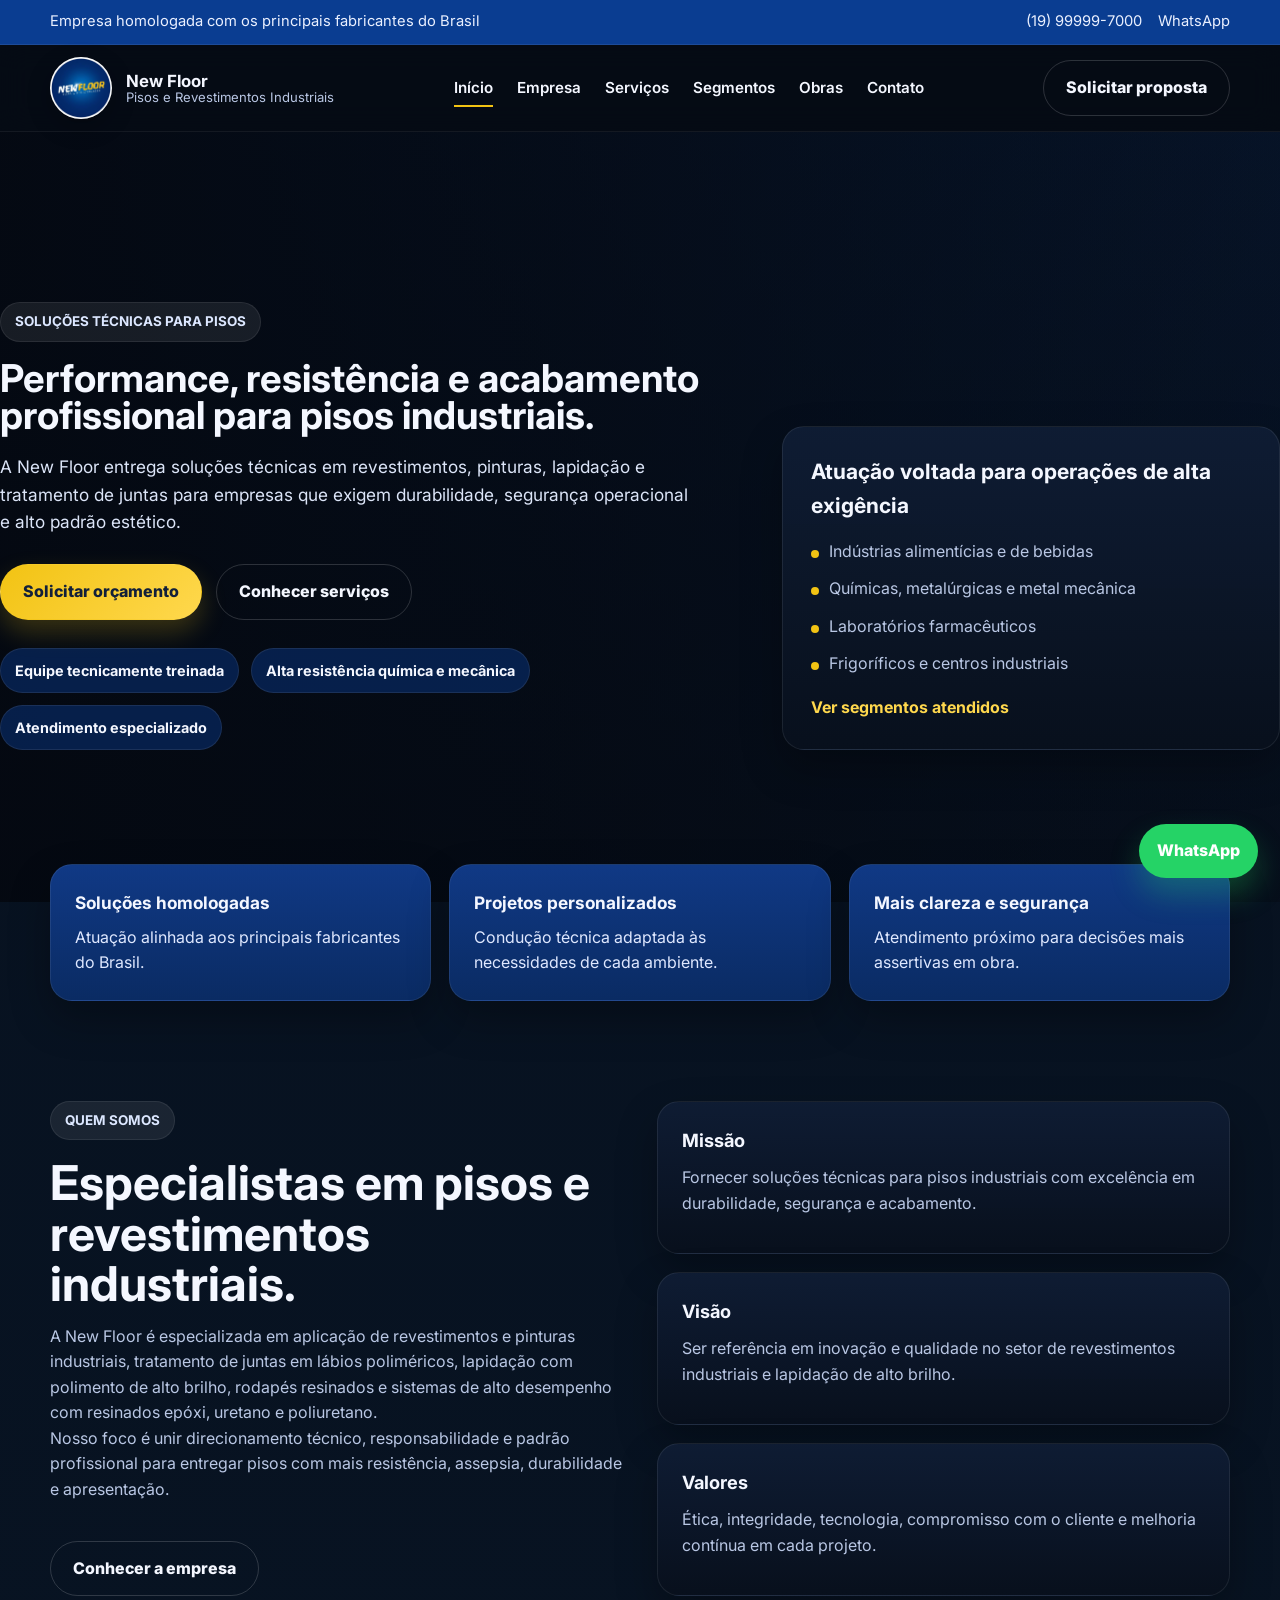
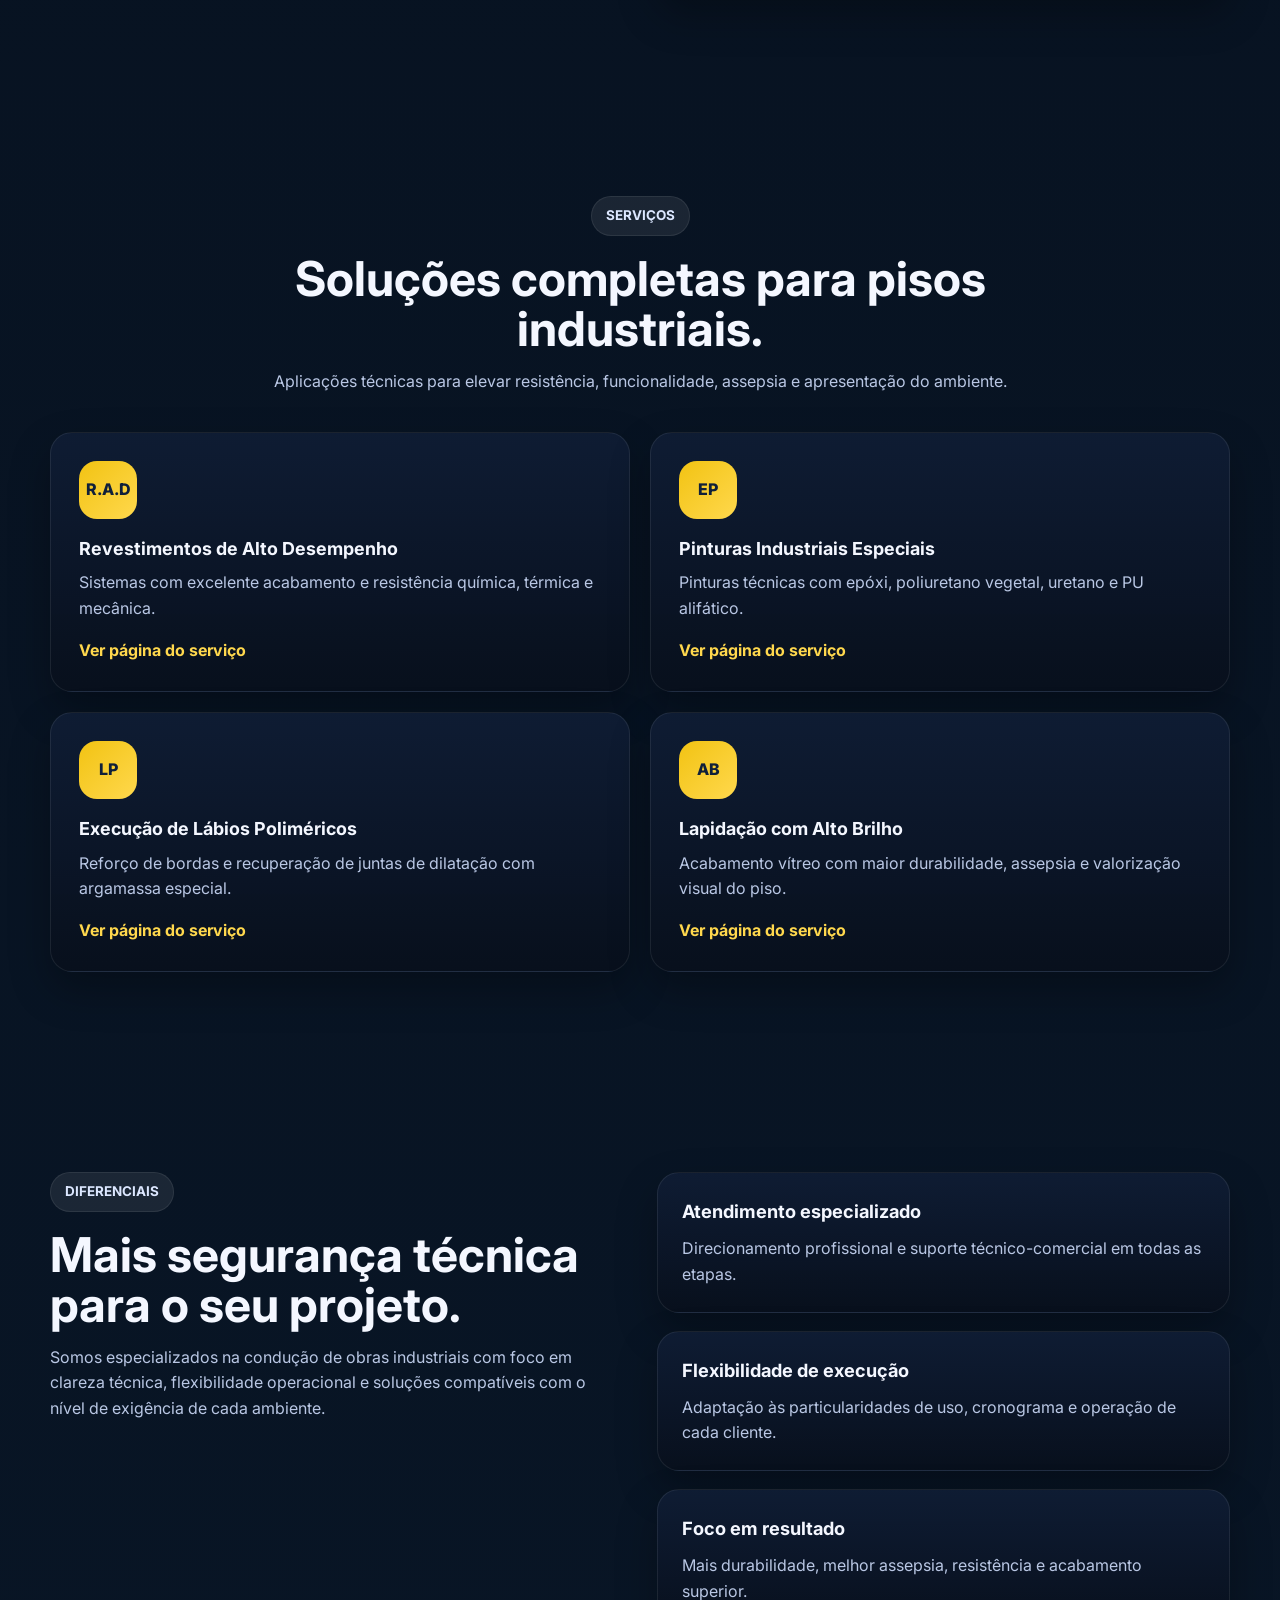
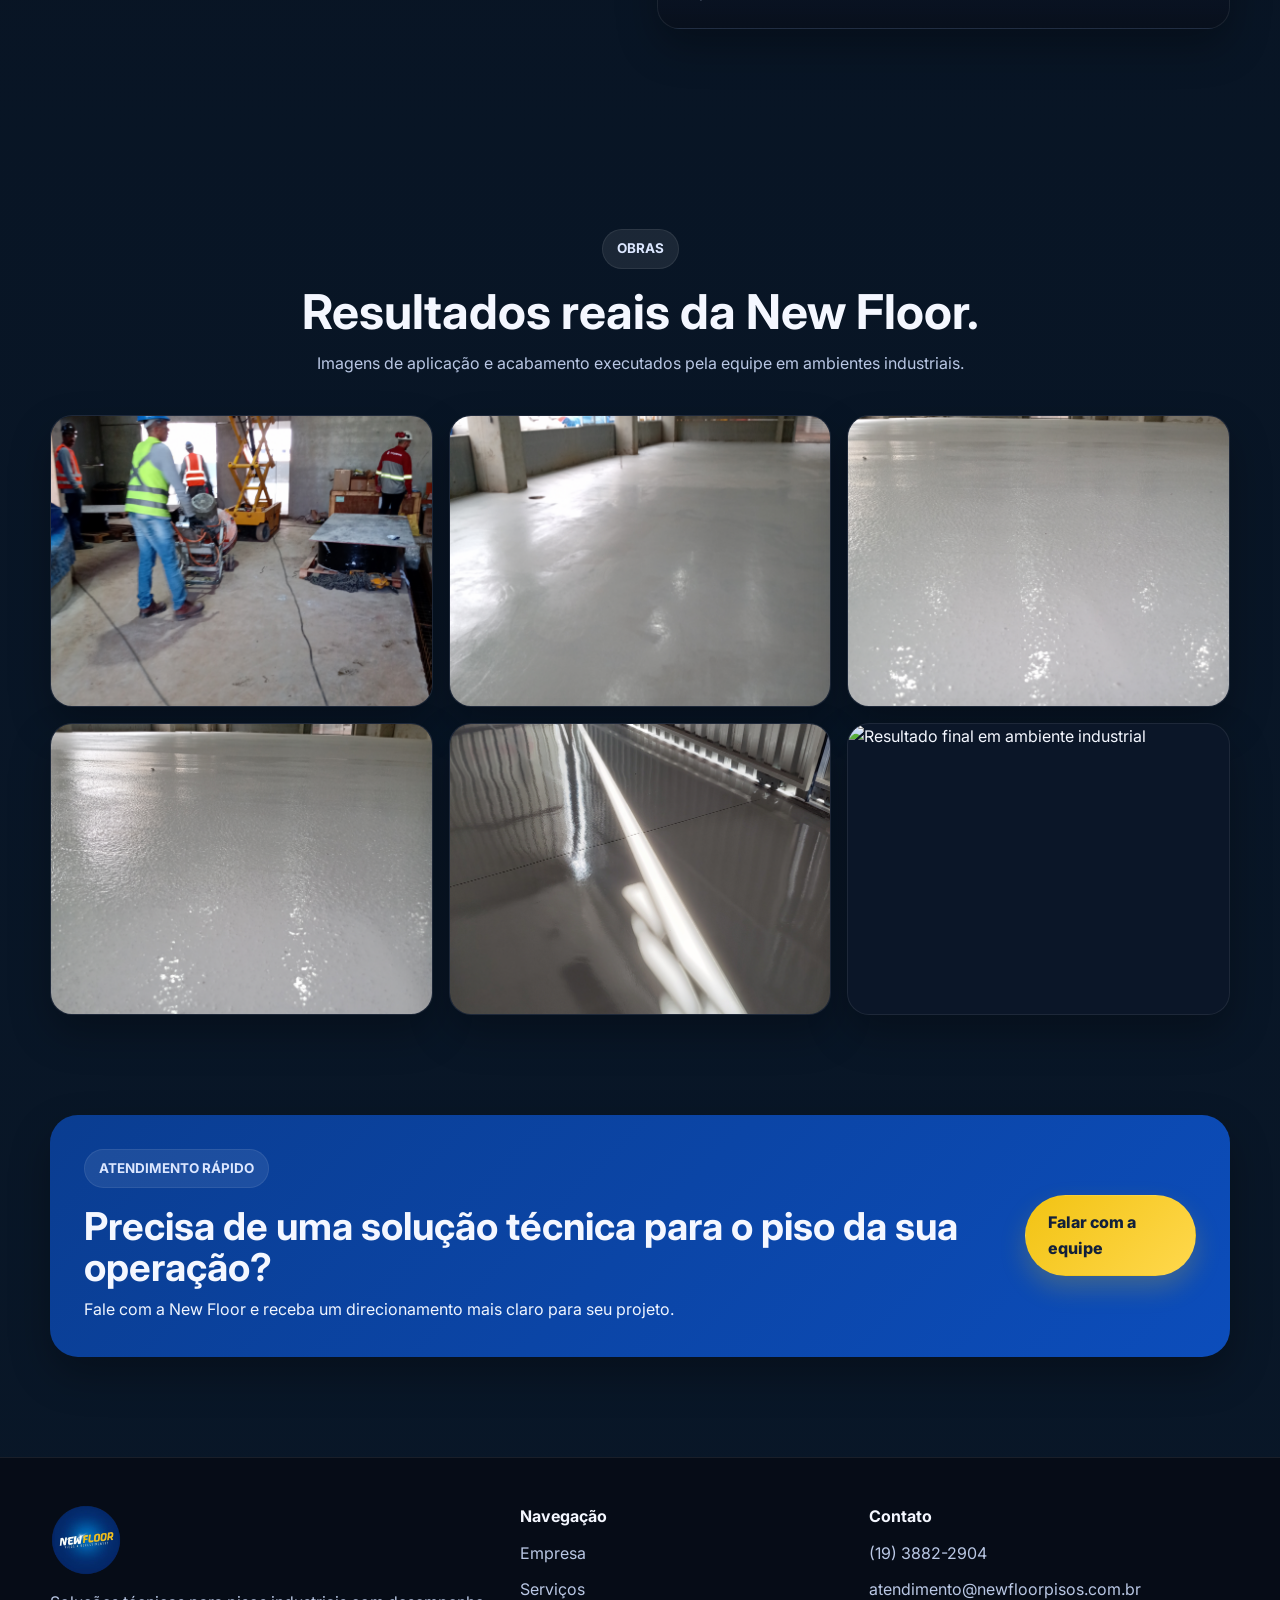
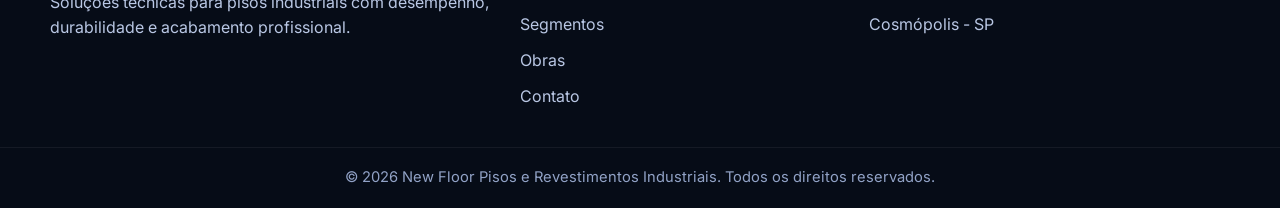
==== index.html @ 3b9ace15 "first commit" ====
<!DOCTYPE html>
<html lang="pt-BR">

<head>
    <meta charset="UTF-8" />
    <meta name="viewport" content="width=device-width, initial-scale=1.0" />
    <title>New Floor | Pisos e Revestimentos Industriais</title>
    <meta name="description"
        content="Soluções técnicas para pisos industriais. Aplicação de R.A.D, pinturas especiais, lapidação de alto brilho e tratamento técnico de juntas." />
    <link rel="preconnect" href="https://fonts.googleapis.com" />
    <link rel="preconnect" href="https://fonts.gstatic.com" crossorigin />
    <link href="https://fonts.googleapis.com/css2?family=Inter:wght@400;500;600;700;800&display=swap"
        rel="stylesheet" />
    <link rel="stylesheet" href="css/style.css" />
</head>

<body>
    <div class="topbar">
        <div class="container topbar-inner">
            <span>Empresa homologada com os principais fabricantes do Brasil</span>
            <div class="topbar-links">
                <a href="tel:+5519999997000">(19) 99999-7000</a>
                <a href="https://wa.me/5519999997000?text=Olá%2C%20vim%20pelo%20site%20da%20New%20Floor."
                    target="_blank">WhatsApp</a>
            </div>
        </div>
    </div>

    <header class="header">
        <div class="container header-inner">
            <a href="index.html" class="logo-wrap">
                <img src="assets/logo-newfloor.png" alt="Logo New Floor" class="logo" />
                <div class="logo-text">
                    <strong>New Floor</strong>
                    <span>Pisos e Revestimentos Industriais</span>
                </div>
            </a>

            <nav class="nav" id="nav">
                <a href="index.html" class="active">Início</a>
                <a href="empresa.html">Empresa</a>
                <a href="servicos.html">Serviços</a>
                <a href="segmentos.html">Segmentos</a>
                <a href="obras.html">Obras</a>
                <a href="contato.html">Contato</a>
            </nav>

            <div class="header-actions">
                <a href="contato.html" class="btn btn-outline desktop-only">Solicitar proposta</a>
                <button class="menu-btn" id="menuBtn" aria-label="Abrir menu">
                    <span></span><span></span><span></span>
                </button>
            </div>
        </div>
    </header>

    <section class="hero">
        <div class="hero-slider">
            <div class="hero-slide active" style="background-image: url('assets/hero-01.jpg');"></div>
            <div class="hero-slide" style="background-image: url('assets/hero-02.jpg');"></div>
            <div class="hero-slide" style="background-image: url('assets/hero-03.jpg');"></div>
        </div>
        <div class="hero-overlay"></div>

        <div class="container hero-inner">
            <div class="reveal">
                <span class="badge">SOLUÇÕES TÉCNICAS PARA PISOS</span>
                <h1>Performance, resistência e acabamento profissional para pisos industriais.</h1>
                <p>
                    A New Floor entrega soluções técnicas em revestimentos, pinturas, lapidação e tratamento
                    de juntas para empresas que exigem durabilidade, segurança operacional e alto padrão estético.
                </p>

                <div class="hero-cta">
                    <a href="contato.html" class="btn">Solicitar orçamento</a>
                    <a href="servicos.html" class="btn btn-outline">Conhecer serviços</a>
                </div>

                <div class="seals">
                    <span>Equipe tecnicamente treinada</span>
                    <span>Alta resistência química e mecânica</span>
                    <span>Atendimento especializado</span>
                </div>
            </div>

            <div class="hero-card reveal">
                <h3>Atuação voltada para operações de alta exigência</h3>
                <ul>
                    <li>Indústrias alimentícias e de bebidas</li>
                    <li>Químicas, metalúrgicas e metal mecânica</li>
                    <li>Laboratórios farmacêuticos</li>
                    <li>Frigoríficos e centros industriais</li>
                </ul>
                <a href="segmentos.html" class="text-link">Ver segmentos atendidos</a>
            </div>
        </div>
    </section>

    <section class="stats">
        <div class="container stats-grid">
            <div class="stat-card reveal">
                <h3>Soluções homologadas</h3>
                <p>Atuação alinhada aos principais fabricantes do Brasil.</p>
            </div>
            <div class="stat-card reveal">
                <h3>Projetos personalizados</h3>
                <p>Condução técnica adaptada às necessidades de cada ambiente.</p>
            </div>
            <div class="stat-card reveal">
                <h3>Mais clareza e segurança</h3>
                <p>Atendimento próximo para decisões mais assertivas em obra.</p>
            </div>
        </div>
    </section>

    <section class="section">
        <div class="container about-grid">
            <div class="reveal">
                <div class="section-header">
                    <span class="section-tag">QUEM SOMOS</span>
                    <h2>Especialistas em pisos e revestimentos industriais.</h2>
                    <p>
                        A New Floor é especializada em aplicação de revestimentos e pinturas industriais,
                        tratamento de juntas em lábios poliméricos, lapidação com polimento de alto brilho,
                        rodapés resinados e sistemas de alto desempenho com resinados epóxi, uretano e poliuretano.
                    </p>
                    <p>
                        Nosso foco é unir direcionamento técnico, responsabilidade e padrão profissional para
                        entregar pisos com mais resistência, assepsia, durabilidade e apresentação.
                    </p>
                </div>
                <a href="empresa.html" class="btn btn-outline">Conhecer a empresa</a>
            </div>

            <div class="cards-stack reveal">
                <div class="info-card">
                    <h3>Missão</h3>
                    <p>Fornecer soluções técnicas para pisos industriais com excelência em durabilidade, segurança e
                        acabamento.</p>
                </div>
                <div class="info-card">
                    <h3>Visão</h3>
                    <p>Ser referência em inovação e qualidade no setor de revestimentos industriais e lapidação de alto
                        brilho.</p>
                </div>
                <div class="info-card">
                    <h3>Valores</h3>
                    <p>Ética, integridade, tecnologia, compromisso com o cliente e melhoria contínua em cada projeto.
                    </p>
                </div>
            </div>
        </div>
    </section>

    <section class="section">
        <div class="container">
            <div class="section-header center reveal">
                <span class="section-tag">SERVIÇOS</span>
                <h2>Soluções completas para pisos industriais.</h2>
                <p>Aplicações técnicas para elevar resistência, funcionalidade, assepsia e apresentação do ambiente.</p>
            </div>

            <div class="services-grid">
                <div class="service-card reveal">
                    <div class="service-icon">R.A.D</div>
                    <h3>Revestimentos de Alto Desempenho</h3>
                    <p>Sistemas com excelente acabamento e resistência química, térmica e mecânica.</p>
                    <a class="card-link" href="servico-rad.html">Ver página do serviço</a>
                </div>

                <div class="service-card reveal">
                    <div class="service-icon">EP</div>
                    <h3>Pinturas Industriais Especiais</h3>
                    <p>Pinturas técnicas com epóxi, poliuretano vegetal, uretano e PU alifático.</p>
                    <a class="card-link" href="servico-pinturas-industriais.html">Ver página do serviço</a>
                </div>

                <div class="service-card reveal">
                    <div class="service-icon">LP</div>
                    <h3>Execução de Lábios Poliméricos</h3>
                    <p>Reforço de bordas e recuperação de juntas de dilatação com argamassa especial.</p>
                    <a class="card-link" href="servico-labios-polimericos.html">Ver página do serviço</a>
                </div>

                <div class="service-card reveal">
                    <div class="service-icon">AB</div>
                    <h3>Lapidação com Alto Brilho</h3>
                    <p>Acabamento vítreo com maior durabilidade, assepsia e valorização visual do piso.</p>
                    <a class="card-link" href="servico-lapidacao-alto-brilho.html">Ver página do serviço</a>
                </div>
            </div>
        </div>
    </section>

    <section class="section">
        <div class="container two-col">
            <div class="reveal">
                <div class="section-header">
                    <span class="section-tag">DIFERENCIAIS</span>
                    <h2>Mais segurança técnica para o seu projeto.</h2>
                    <p>
                        Somos especializados na condução de obras industriais com foco em clareza técnica,
                        flexibilidade operacional e soluções compatíveis com o nível de exigência de cada ambiente.
                    </p>
                </div>
            </div>

            <div class="feature-list reveal">
                <div class="feature-card">
                    <h3>Atendimento especializado</h3>
                    <p>Direcionamento profissional e suporte técnico-comercial em todas as etapas.</p>
                </div>
                <div class="feature-card">
                    <h3>Flexibilidade de execução</h3>
                    <p>Adaptação às particularidades de uso, cronograma e operação de cada cliente.</p>
                </div>
                <div class="feature-card">
                    <h3>Foco em resultado</h3>
                    <p>Mais durabilidade, melhor assepsia, resistência e acabamento superior.</p>
                </div>
            </div>
        </div>
    </section>

    <section class="section">
        <div class="container">
            <div class="section-header center reveal">
                <span class="section-tag">OBRAS</span>
                <h2>Resultados reais da New Floor.</h2>
                <p>Imagens de aplicação e acabamento executados pela equipe em ambientes industriais.</p>
            </div>

            <div class="gallery-grid">
                <div class="gallery-item reveal"><img src="assets/obra-01.jpg"
                        alt="Aplicação de revestimento industrial" /></div>
                <div class="gallery-item reveal"><img src="assets/obra-02.jpg"
                        alt="Equipe atuando em preparação de piso" /></div>
                <div class="gallery-item reveal"><img src="assets/obra-03.jpg" alt="Piso industrial em execução" />
                </div>
                <div class="gallery-item reveal"><img src="assets/obra-04.jpg"
                        alt="Acabamento técnico em piso industrial" /></div>
                <div class="gallery-item reveal"><img src="assets/obra-05.jpg"
                        alt="Textura de revestimento industrial" /></div>
                <div class="gallery-item reveal"><img src="assets/obra-06.jpg"
                        alt="Resultado final em ambiente industrial" /></div>
            </div>
        </div>
    </section>

    <section class="cta-band">
        <div class="container cta-box reveal">
            <div>
                <span class="section-tag">ATENDIMENTO RÁPIDO</span>
                <h2>Precisa de uma solução técnica para o piso da sua operação?</h2>
                <p>Fale com a New Floor e receba um direcionamento mais claro para seu projeto.</p>
            </div>
            <a href="contato.html" class="btn">Falar com a equipe</a>
        </div>
    </section>

    <footer class="footer">
        <div class="container footer-grid">
            <div>
                <img src="assets/logo-newfloor.png" alt="Logo New Floor" class="footer-logo" />
                <p>Soluções técnicas para pisos industriais com desempenho, durabilidade e acabamento profissional.</p>
            </div>

            <div>
                <h4>Navegação</h4>
                <a href="empresa.html">Empresa</a>
                <a href="servicos.html">Serviços</a>
                <a href="segmentos.html">Segmentos</a>
                <a href="obras.html">Obras</a>
                <a href="contato.html">Contato</a>
            </div>

            <div>
                <h4>Contato</h4>
                <a href="tel:+551938822904">(19) 3882-2904</a>
                <a href="mailto:atendimento@newfloorpisos.com.br">atendimento@newfloorpisos.com.br</a>
                <span>Cosmópolis - SP</span>
            </div>
        </div>

        <div class="footer-bottom">
            <p>© <span id="year"></span> New Floor Pisos e Revestimentos Industriais. Todos os direitos reservados.</p>
        </div>
    </footer>

    <a href="https://wa.me/5519999997000?text=Olá%2C%20vim%20pelo%20site%20da%20New%20Floor." target="_blank"
        class="whatsapp-float">WhatsApp</a>

    <script src="js/script.js"></script>
</body>

</html>
---- css/style.css ----
:root {
    --primary: #0a3d91;
    --primary-dark: #072b66;
    --accent: #f2c313;
    --accent-dark: #d9ab10;
    --bg: #07111f;
    --bg-soft: #0d1b30;
    --card: #101f38;
    --card-2: #132744;
    --text: #f4f7ff;
    --muted: #b9c7e4;
    --border: rgba(255, 255, 255, 0.08);
    --shadow: 0 18px 40px rgba(0, 0, 0, 0.28);
    --radius: 22px;
    --radius-sm: 16px;
    --container: 1180px;
}

* {
    margin: 0;
    padding: 0;
    box-sizing: border-box;
}

html {
    scroll-behavior: smooth;
}

body {
    font-family: "Inter", Arial, sans-serif;
    background: linear-gradient(180deg, #07111f 0%, #091728 100%);
    color: var(--text);
    line-height: 1.6;
    overflow-x: hidden;
}

img {
    max-width: 100%;
    display: block;
}

a {
    color: inherit;
    text-decoration: none;
}

button,
input,
textarea {
    font: inherit;
}

.container {
    width: min(calc(100% - 40px), var(--container));
    margin: 0 auto;
}

.topbar {
    background: var(--primary);
    color: #eaf0ff;
    border-bottom: 1px solid rgba(255, 255, 255, 0.08);
    font-size: 0.92rem;
}

.topbar-inner {
    min-height: 44px;
    display: flex;
    align-items: center;
    justify-content: space-between;
    gap: 16px;
}

.topbar-links {
    display: flex;
    gap: 16px;
    flex-wrap: wrap;
}

.header {
    position: sticky;
    top: 0;
    z-index: 100;
    background: rgba(5, 10, 19, 0.82);
    backdrop-filter: blur(14px);
    border-bottom: 1px solid rgba(255, 255, 255, 0.06);
}

.header-inner {
    min-height: 86px;
    display: flex;
    align-items: center;
    justify-content: space-between;
    gap: 20px;
}

.logo-wrap {
    display: flex;
    align-items: center;
    gap: 14px;
    min-width: 0;
}

.logo {
    width: 62px;
    height: 62px;
    border-radius: 50%;
    object-fit: contain;
    background: #fff;
    box-shadow: 0 8px 24px rgba(0, 0, 0, 0.24);
}

.logo-text {
    display: flex;
    flex-direction: column;
    line-height: 1.1;
}

.logo-text strong {
    font-size: 1.05rem;
}

.logo-text span {
    font-size: 0.82rem;
    color: var(--muted);
}

.nav {
    display: flex;
    align-items: center;
    gap: 24px;
}

.nav a {
    font-size: 0.95rem;
    font-weight: 600;
    position: relative;
}

.nav a::after {
    content: "";
    position: absolute;
    left: 0;
    bottom: -7px;
    width: 0;
    height: 2px;
    background: var(--accent);
    transition: 0.28s ease;
}

.nav a:hover::after,
.nav a.active::after {
    width: 100%;
}

.header-actions {
    display: flex;
    align-items: center;
    gap: 12px;
}

.btn {
    display: inline-flex;
    align-items: center;
    justify-content: center;
    gap: 10px;
    padding: 14px 22px;
    border-radius: 999px;
    border: 1px solid transparent;
    background: linear-gradient(135deg, var(--accent), #ffd84d);
    color: #12203a;
    font-weight: 800;
    transition: 0.25s ease;
    box-shadow: 0 12px 26px rgba(242, 195, 19, 0.22);
}

.btn:hover {
    transform: translateY(-2px);
}

.btn-outline {
    background: transparent;
    color: var(--text);
    border-color: rgba(255, 255, 255, 0.16);
    box-shadow: none;
}

.btn-outline:hover {
    background: rgba(255, 255, 255, 0.06);
}

.menu-btn {
    display: none;
    width: 48px;
    height: 48px;
    border: 1px solid rgba(255, 255, 255, 0.12);
    background: transparent;
    border-radius: 14px;
    cursor: pointer;
}

.menu-btn span {
    display: block;
    width: 22px;
    height: 2px;
    margin: 5px auto;
    background: #fff;
}

.hero {
    position: relative;
    min-height: calc(100vh - 130px);
    display: flex;
    align-items: center;
    isolation: isolate;
}

.hero-slider,
.hero-slide,
.hero-overlay {
    position: absolute;
    inset: 0;
}

.hero-slide {
    background-size: cover;
    background-position: center;
    opacity: 0;
    transition: opacity 1s ease;
}

.hero-slide.active {
    opacity: 1;
}

.hero-overlay {
    background:
        linear-gradient(90deg, rgba(4, 8, 16, 0.92) 0%, rgba(4, 8, 16, 0.72) 42%, rgba(4, 8, 16, 0.32) 100%),
        linear-gradient(180deg, rgba(10, 61, 145, 0.16), rgba(7, 17, 31, 0.76));
    z-index: 1;
}

.hero-inner {
    position: relative;
    z-index: 2;
    width: 100%;
    display: grid;
    grid-template-columns: 1.2fr 0.8fr;
    gap: 34px;
    align-items: end;
    padding: 90px 0 72px;
}

.badge,
.section-tag {
    display: inline-flex;
    padding: 8px 14px;
    border-radius: 999px;
    background: rgba(255, 255, 255, 0.08);
    border: 1px solid rgba(255, 255, 255, 0.08);
    color: #dce7ff;
    font-size: 0.84rem;
    font-weight: 700;
    margin-bottom: 18px;
}

.hero h1,
.page-hero h1 {
    font-size: clamp(1.4rem, 3vw, 5rem);
    line-height: 0.98;
    margin-bottom: 18px;
    max-width: 820px;
}

.hero p,
.page-hero p {
    max-width: 700px;
    color: #dce5f8;
    font-size: 1.08rem;
}

.hero-cta {
    display: flex;
    gap: 14px;
    flex-wrap: wrap;
    margin: 28px 0;
}

.seals {
    display: flex;
    flex-wrap: wrap;
    gap: 12px;
}

.seals span {
    padding: 10px 14px;
    border-radius: 999px;
    background: rgba(10, 61, 145, 0.44);
    border: 1px solid rgba(255, 255, 255, 0.08);
    font-weight: 700;
    font-size: 0.9rem;
}

.hero-card,
.card,
.info-card,
.service-card,
.feature-card,
.process-card,
.contact-card,
.gallery-card,
.stat-card {
    background: linear-gradient(180deg, rgba(15, 29, 52, 0.96), rgba(8, 16, 29, 0.98));
    border: 1px solid var(--border);
    border-radius: var(--radius);
    box-shadow: var(--shadow);
}

.hero-card {
    padding: 28px;
}

.hero-card h3 {
    font-size: 1.32rem;
    margin-bottom: 16px;
}

.hero-card ul {
    list-style: none;
    display: grid;
    gap: 12px;
    margin-bottom: 18px;
}

.hero-card li {
    position: relative;
    padding-left: 18px;
    color: var(--muted);
}

.hero-card li::before {
    content: "";
    position: absolute;
    top: 11px;
    left: 0;
    width: 8px;
    height: 8px;
    border-radius: 50%;
    background: var(--accent);
}

.text-link {
    color: #ffd84d;
    font-weight: 700;
}

.stats {
    margin-top: -38px;
    position: relative;
    z-index: 3;
}

.stats-grid {
    display: grid;
    grid-template-columns: repeat(3, 1fr);
    gap: 18px;
}

.stat-card {
    padding: 24px;
    background: linear-gradient(180deg, #103985, #0a2b63);
}

.stat-card h3 {
    margin-bottom: 8px;
    font-size: 1.08rem;
}

.stat-card p {
    color: #dfe8ff;
}

.section {
    padding: 100px 0;
}

.section-header {
    max-width: 780px;
    margin-bottom: 38px;
}

.section-header.center {
    margin-left: auto;
    margin-right: auto;
    text-align: center;
}

.section-header h2 {
    font-size: clamp(2rem, 4vw, 3rem);
    line-height: 1.05;
    margin-bottom: 14px;
}

.section-header p {
    color: var(--muted);
}

.page-hero {
    padding: 90px 0 60px;
    background:
        radial-gradient(circle at top right, rgba(242, 195, 19, 0.08), transparent 24%),
        linear-gradient(180deg, rgba(8, 17, 31, 0.4), rgba(8, 17, 31, 0));
    border-bottom: 1px solid rgba(255, 255, 255, 0.06);
}

.page-hero.small {
    padding: 80px 0 48px;
}

.two-col,
.about-grid,
.contact-grid,
.service-detail-grid {
    display: grid;
    grid-template-columns: 1fr 1fr;
    gap: 34px;
}

.cards-stack,
.feature-list {
    display: grid;
    gap: 18px;
}

.info-card,
.feature-card,
.process-card,
.contact-card,
.gallery-card {
    padding: 24px;
}

.info-card h3,
.feature-card h3,
.process-card h3,
.gallery-card h3 {
    margin-bottom: 10px;
    font-size: 1.14rem;
}

.info-card p,
.feature-card p,
.process-card p,
.gallery-card p {
    color: var(--muted);
}

.services-grid {
    display: grid;
    grid-template-columns: repeat(2, 1fr);
    gap: 20px;
}

.service-card {
    padding: 28px;
}

.service-icon {
    width: 58px;
    height: 58px;
    border-radius: 18px;
    display: grid;
    place-items: center;
    background: linear-gradient(135deg, var(--accent), #ffd84d);
    color: #10203a;
    font-weight: 800;
    margin-bottom: 18px;
}

.service-card h3 {
    font-size: 1.12rem;
    line-height: 1.3;
    margin-bottom: 10px;
}

.service-card p {
    color: var(--muted);
    margin-bottom: 16px;
}

.service-card .card-link {
    color: #ffd84d;
    font-weight: 700;
}

.segment-grid {
    display: grid;
    grid-template-columns: repeat(4, 1fr);
    gap: 16px;
}

.segment-card {
    padding: 18px 20px;
    border-radius: 18px;
    border: 1px solid var(--border);
    background: rgba(255, 255, 255, 0.03);
    font-weight: 700;
    color: #ebf2ff;
}

.process-grid {
    display: grid;
    grid-template-columns: repeat(4, 1fr);
    gap: 18px;
}

.process-card span {
    display: inline-flex;
    width: 46px;
    height: 46px;
    border-radius: 14px;
    align-items: center;
    justify-content: center;
    background: rgba(242, 195, 19, 0.14);
    color: #ffd84d;
    font-weight: 800;
    margin-bottom: 18px;
}

.highlight-box {
    padding: 24px;
    border-radius: 22px;
    background: linear-gradient(135deg, var(--primary), #0c4dbb);
    box-shadow: var(--shadow);
}

.highlight-box p {
    color: #f1f6ff;
}

.list {
    display: grid;
    gap: 12px;
    margin-top: 18px;
}

.list li {
    list-style: none;
    position: relative;
    padding-left: 18px;
    color: var(--muted);
}

.list li::before {
    content: "";
    position: absolute;
    left: 0;
    top: 10px;
    width: 8px;
    height: 8px;
    border-radius: 50%;
    background: var(--accent);
}

.gallery-grid {
    display: grid;
    grid-template-columns: repeat(3, 1fr);
    gap: 16px;
}

.gallery-item {
    overflow: hidden;
    border-radius: 22px;
    border: 1px solid rgba(255, 255, 255, 0.08);
    box-shadow: var(--shadow);
    background: #0b1628;
}

.gallery-item img {
    width: 100%;
    height: 290px;
    object-fit: cover;
    transition: transform 0.45s ease;
}

.gallery-item:hover img {
    transform: scale(1.05);
}

.cta-band {
    padding: 0 0 100px;
}

.cta-box {
    display: flex;
    align-items: center;
    justify-content: space-between;
    gap: 26px;
    padding: 34px;
    border-radius: 28px;
    background: linear-gradient(135deg, var(--primary), #0c4dbb);
    box-shadow: var(--shadow);
}

.cta-box h2 {
    font-size: clamp(1.8rem, 3vw, 2.5rem);
    line-height: 1.05;
    margin-bottom: 10px;
}

.cta-box p {
    color: #eff5ff;
}

.contact-list {
    display: grid;
    gap: 14px;
    margin: 28px 0 24px;
}

.contact-list a,
.contact-list span {
    color: #dce5f8;
    padding-bottom: 12px;
    border-bottom: 1px solid rgba(255, 255, 255, 0.08);
}

.social-links {
    display: flex;
    gap: 12px;
    flex-wrap: wrap;
}

.social-links a {
    padding: 11px 15px;
    border-radius: 999px;
    border: 1px solid rgba(255, 255, 255, 0.1);
    background: rgba(255, 255, 255, 0.03);
}

.contact-card h3 {
    font-size: 1.45rem;
    margin-bottom: 8px;
}

.contact-card>p {
    color: var(--muted);
    margin-bottom: 20px;
}

.form-group {
    display: grid;
    gap: 8px;
    margin-bottom: 16px;
}

.form-group label {
    font-weight: 600;
}

.form-group input,
.form-group textarea {
    width: 100%;
    padding: 14px 16px;
    border-radius: 14px;
    border: 1px solid rgba(255, 255, 255, 0.1);
    background: rgba(255, 255, 255, 0.03);
    color: var(--text);
    outline: none;
}

.form-group input::placeholder,
.form-group textarea::placeholder {
    color: #91a3c8;
}

.form-group input:focus,
.form-group textarea:focus {
    border-color: rgba(242, 195, 19, 0.55);
    box-shadow: 0 0 0 4px rgba(242, 195, 19, 0.08);
}

.full-btn {
    width: 100%;
}

.breadcrumb {
    display: flex;
    gap: 10px;
    flex-wrap: wrap;
    color: var(--muted);
    font-size: 0.95rem;
    margin-bottom: 18px;
}

.breadcrumb a {
    color: #dbe6ff;
}

.footer {
    background: #060c17;
    border-top: 1px solid rgba(255, 255, 255, 0.08);
}

.footer-grid {
    padding: 46px 0 28px;
    display: grid;
    grid-template-columns: 1.1fr 0.8fr 0.9fr;
    gap: 28px;
}

.footer-logo {
    width: 72px;
    margin-bottom: 14px;
}

.footer-grid h4 {
    margin-bottom: 12px;
}

.footer-grid a,
.footer-grid p,
.footer-grid span {
    display: block;
    color: var(--muted);
    margin-bottom: 10px;
}

.footer-bottom {
    border-top: 1px solid rgba(255, 255, 255, 0.06);
}

.footer-bottom p {
    padding: 18px 0;
    color: #91a2c6;
    font-size: 0.92rem;
    text-align: center;
}

.whatsapp-float {
    position: fixed;
    right: 22px;
    bottom: 22px;
    z-index: 90;
    background: #25d366;
    color: #fff;
    padding: 14px 18px;
    border-radius: 999px;
    font-weight: 800;
    box-shadow: 0 16px 30px rgba(37, 211, 102, 0.28);
}

.reveal {
    opacity: 0;
    transform: translateY(24px);
    transition: 0.7s ease;
}

.reveal.visible {
    opacity: 1;
    transform: translateY(0);
}

.desktop-only {
    display: inline-flex;
}

@media (max-width: 1100px) {

    .hero-inner,
    .two-col,
    .about-grid,
    .contact-grid,
    .service-detail-grid,
    .footer-grid {
        grid-template-columns: 1fr;
    }

    .stats-grid,
    .services-grid,
    .gallery-grid {
        grid-template-columns: repeat(2, 1fr);
    }

    .segment-grid {
        grid-template-columns: repeat(3, 1fr);
    }

    .process-grid {
        grid-template-columns: repeat(2, 1fr);
    }

    .cta-box {
        flex-direction: column;
        align-items: flex-start;
    }
}

@media (max-width: 860px) {
    .menu-btn {
        display: block;
    }

    .desktop-only {
        display: none;
    }

    .nav {
        position: absolute;
        top: 86px;
        left: 0;
        width: 100%;
        display: none;
        flex-direction: column;
        gap: 18px;
        padding: 20px;
        background: rgba(6, 12, 23, 0.98);
        border-top: 1px solid rgba(255, 255, 255, 0.06);
    }

    .nav.open {
        display: flex;
    }

    .hero {
        min-height: auto;
    }

    .hero-inner {
        padding: 78px 0 58px;
    }

    .stats-grid,
    .services-grid,
    .segment-grid,
    .gallery-grid,
    .process-grid {
        grid-template-columns: 1fr;
    }

    .topbar-inner {
        flex-direction: column;
        justify-content: center;
        text-align: center;
        padding: 10px 0;
    }
}

@media (max-width: 560px) {
    .container {
        width: min(calc(100% - 28px), var(--container));
    }

    .header-inner {
        min-height: 76px;
    }

    .logo {
        width: 54px;
        height: 54px;
    }

    .hero h1,
    .page-hero h1 {
        font-size: 2.15rem;
    }

    .hero p,
    .page-hero p,
    .section-header p {
        font-size: 0.98rem;
    }

    .hero-card,
    .info-card,
    .service-card,
    .feature-card,
    .process-card,
    .contact-card,
    .gallery-card,
    .stat-card {
        padding: 22px;
    }

    .section {
        padding: 78px 0;
    }

    .page-hero {
        padding: 72px 0 42px;
    }

    .whatsapp-float {
        right: 14px;
        bottom: 14px;
        padding: 13px 16px;
    }
}

/* =========================================================
   CONTATO PAGE - ESTILOS ISOLADOS
   Aplica somente em <body class="contato-page">
========================================================= */

.contato-page .contact-hero {
    padding-bottom: 38px;
}

.contato-page .contact-page-section {
    padding-top: 36px;
}

.contato-page .contact-page-grid {
    display: grid;
    grid-template-columns: minmax(0, 1.45fr) minmax(320px, 0.7fr);
    gap: 24px;
    align-items: start;
}

.contato-page .wizard-column,
.contato-page .sidebar-column {
    min-width: 0;
}

.contato-page .wizard-hero-card,
.contato-page .wizard-card,
.contato-page .sidebar-card {
    border-radius: 24px;
    border: 1px solid var(--border);
    background: linear-gradient(180deg, rgba(15, 29, 52, 0.96), rgba(8, 16, 29, 0.98));
    box-shadow: var(--shadow);
}

.contato-page .wizard-hero-card {
    padding: 26px;
    display: grid;
    grid-template-columns: 1.15fr 0.85fr;
    gap: 18px;
    margin-bottom: 22px;
}

.contato-page .wizard-hero-card h2 {
    font-size: clamp(1.5rem, 2.2vw, 2.3rem);
    margin-bottom: 10px;
}

.contato-page .wizard-hero-card p {
    color: var(--muted);
}

.contato-page .wizard-hero-badges {
    display: grid;
    gap: 12px;
}

.contato-page .wizard-hero-badges span {
    padding: 14px 16px;
    border-radius: 16px;
    background: rgba(255, 255, 255, 0.04);
    border: 1px solid rgba(255, 255, 255, 0.08);
    font-weight: 700;
    color: #ebf2ff;
}

.contato-page .stepper-wrap {
    position: relative;
    display: flex;
    justify-content: space-between;
    gap: 12px;
    margin-bottom: 22px;
    padding: 10px 6px;
}

.contato-page .stepper-line {
    position: absolute;
    left: 6%;
    right: 6%;
    top: 28px;
    height: 2px;
    background: rgba(255, 255, 255, 0.08);
    z-index: 0;
}

.contato-page .stepper-item {
    position: relative;
    z-index: 1;
    display: grid;
    justify-items: center;
    gap: 8px;
    flex: 1;
    text-align: center;
}

.contato-page .stepper-dot {
    width: 42px;
    height: 42px;
    border-radius: 50%;
    display: grid;
    place-items: center;
    background: #0b1830;
    border: 1px solid rgba(255, 255, 255, 0.08);
    color: #9bb3dd;
    font-weight: 800;
    transition: 0.25s ease;
}

.contato-page .stepper-item span {
    font-size: 0.86rem;
    color: var(--muted);
    font-weight: 700;
}

.contato-page .stepper-item.active .stepper-dot,
.contato-page .stepper-item.done .stepper-dot {
    background: linear-gradient(135deg, var(--accent), #ffd84d);
    color: #12203a;
    border-color: transparent;
}

.contato-page .stepper-item.active span,
.contato-page .stepper-item.done span {
    color: #fff;
}

.contato-page .wizard-form {
    position: relative;
}

.contato-page .wizard-step {
    display: none;
}

.contato-page .wizard-step.active {
    display: block;
    animation: contatoFadeStep 0.35s ease;
}

@keyframes contatoFadeStep {
    from {
        opacity: 0;
        transform: translateY(14px);
    }

    to {
        opacity: 1;
        transform: translateY(0);
    }
}

.contato-page .wizard-card {
    padding: 26px;
}

.contato-page .wizard-card-head {
    margin-bottom: 20px;
}

.contato-page .step-badge {
    display: inline-flex;
    padding: 6px 12px;
    border-radius: 999px;
    background: rgba(242, 195, 19, 0.12);
    color: #ffd84d;
    font-weight: 800;
    font-size: 0.84rem;
    margin-bottom: 12px;
}

.contato-page .wizard-card-head h3 {
    font-size: 1.4rem;
    margin-bottom: 8px;
}

.contato-page .wizard-card-head p {
    color: var(--muted);
}

.contato-page .form-grid {
    display: grid;
    gap: 16px;
}

.contato-page .form-grid-2 {
    grid-template-columns: repeat(2, minmax(0, 1fr));
}

.contato-page .form-grid-3 {
    grid-template-columns: repeat(3, minmax(0, 1fr));
}

.contato-page .form-grid-4 {
    grid-template-columns: repeat(4, minmax(0, 1fr));
}

.contato-page .form-span-2 {
    grid-column: span 2;
}

.contato-page .form-group {
    display: grid;
    gap: 8px;
    margin-bottom: 0;
}

.contato-page .form-group label {
    font-weight: 700;
    color: #f4f7ff;
}

.contato-page .form-group input,
.contato-page .form-group textarea,
.contato-page .form-group select {
    width: 100%;
    min-width: 0;
    padding: 14px 16px;
    border-radius: 14px;
    border: 1px solid rgba(255, 255, 255, 0.1);
    background: rgba(255, 255, 255, 0.03);
    color: var(--text);
    outline: none;
    transition: 0.25s ease;
}

.contato-page .form-group input::placeholder,
.contato-page .form-group textarea::placeholder {
    color: #91a3c8;
}

.contato-page .form-group input:focus,
.contato-page .form-group textarea:focus,
.contato-page .form-group select:focus {
    border-color: rgba(242, 195, 19, 0.55);
    box-shadow: 0 0 0 4px rgba(242, 195, 19, 0.08);
    background: rgba(255, 255, 255, 0.045);
}

.contato-page .select-wrap {
    position: relative;
}

.contato-page .select-wrap::after {
    content: "⌄";
    position: absolute;
    right: 16px;
    top: 50%;
    transform: translateY(-50%);
    color: #dce7ff;
    pointer-events: none;
    font-size: 1rem;
}

.contato-page .form-group select {
    appearance: none;
    -webkit-appearance: none;
    -moz-appearance: none;
    padding-right: 46px;
}

.contato-page .form-group select option {
    background: #132744;
    color: #f4f7ff;
}

.contato-page .choice-grid {
    display: grid;
    gap: 12px;
}

.contato-page .choice-grid-2 {
    grid-template-columns: repeat(2, minmax(0, 1fr));
}

.contato-page .choice-grid-3 {
    grid-template-columns: repeat(3, minmax(0, 1fr));
}

.contato-page .choice-card {
    position: relative;
    display: flex;
    align-items: center;
    gap: 12px;
    min-height: 68px;
    padding: 16px;
    border-radius: 16px;
    border: 1px solid rgba(255, 255, 255, 0.08);
    background: rgba(255, 255, 255, 0.03);
    cursor: pointer;
    transition: 0.22s ease;
}

.contato-page .choice-card:hover {
    border-color: rgba(242, 195, 19, 0.35);
    background: rgba(255, 255, 255, 0.05);
}

.contato-page .choice-card input {
    accent-color: var(--accent);
    flex-shrink: 0;
}

.contato-page .choice-card span {
    font-weight: 700;
    color: #edf3ff;
}

.contato-page .choice-card small {
    font-weight: 600;
    color: var(--muted);
}

.contato-page .choice-card-option {
    min-height: 92px;
    align-items: center;
    padding: 18px 18px;
}

.contato-page .choice-card-option input[type="radio"] {
    margin: 0;
    width: 18px;
    height: 18px;
    flex: 0 0 18px;
}

.contato-page .choice-content {
    display: flex;
    flex-direction: column;
    justify-content: center;
    gap: 4px;
    min-width: 0;
    width: 100%;
}

.contato-page .choice-content strong {
    display: block;
    font-size: 1rem;
    line-height: 1.2;
    color: #f4f7ff;
    word-break: break-word;
}

.contato-page .choice-content small {
    display: block;
    font-size: 0.84rem;
    line-height: 1.35;
    color: var(--muted);
    word-break: break-word;
}

.contato-page .choice-card-center {
    justify-content: center;
    text-align: center;
}

.contato-page .choice-card-center .choice-content {
    align-items: center;
}

.contato-page .choice-grid-binary .choice-card-option {
    min-height: 72px;
}

.contato-page .service-card-choice {
    min-height: 96px;
    justify-content: center;
    text-align: center;
}

.contato-page .choice-card-option:hover {
    border-color: rgba(242, 195, 19, 0.35);
    background: rgba(255, 255, 255, 0.05);
}

.contato-page .choice-card-option:has(input:checked) {
    border-color: rgba(242, 195, 19, 0.8);
    background: linear-gradient(180deg, rgba(242, 195, 19, 0.10), rgba(242, 195, 19, 0.03));
    box-shadow: 0 0 0 1px rgba(242, 195, 19, 0.22) inset;
}

.contato-page .choice-card-option:has(input:checked) .choice-content strong {
    color: #fff;
}

.contato-page .choice-card-option:has(input:checked) .choice-content small {
    color: #e7ddaf;
}

.contato-page .conditional-block {
    display: none;
    margin-top: 22px;
    padding: 20px;
    border-radius: 18px;
    border: 1px solid rgba(255, 255, 255, 0.08);
    background: rgba(255, 255, 255, 0.025);
}

.contato-page .conditional-block.active {
    display: block;
    animation: contatoFadeStep 0.35s ease;
}

.contato-page .conditional-head {
    margin-bottom: 16px;
}

.contato-page .conditional-head h4 {
    font-size: 1.05rem;
    color: #fff;
}

.contato-page .review-box {
    margin-top: 22px;
    padding: 20px;
    border-radius: 18px;
    background: linear-gradient(135deg, rgba(10, 61, 145, 0.18), rgba(12, 77, 187, 0.08));
    border: 1px solid rgba(242, 195, 19, 0.14);
}

.contato-page .review-box h4 {
    margin-bottom: 8px;
    font-size: 1rem;
}

.contato-page .review-box p {
    color: var(--muted);
}

.contato-page .wizard-actions {
    display: flex;
    justify-content: space-between;
    gap: 12px;
    margin-top: 26px;
    flex-wrap: wrap;
}

.contato-page .sidebar-column {
    display: grid;
    gap: 20px;
    position: sticky;
    top: 110px;
}

.contato-page .sidebar-card {
    padding: 24px;
}

.contato-page .sidebar-card h3 {
    font-size: 1.24rem;
    margin-bottom: 8px;
}

.contato-page .sidebar-text {
    color: var(--muted);
    margin-bottom: 16px;
}

.contato-page .sidebar-contact-list {
    margin-top: 6px;
}

.contato-page .sidebar-column .contact-list {
    display: grid;
    gap: 14px;
    margin: 20px 0 0;
}

.contato-page .sidebar-column .contact-list a,
.contato-page .sidebar-column .contact-list span {
    color: #dce5f8;
    padding-bottom: 12px;
    border-bottom: 1px solid rgba(255, 255, 255, 0.08);
}

@media (max-width: 1180px) {
    .contato-page .contact-page-grid {
        grid-template-columns: 1fr;
    }

    .contato-page .sidebar-column {
        position: static;
    }

    .contato-page .wizard-hero-card {
        grid-template-columns: 1fr;
    }

    .contato-page .form-grid-4 {
        grid-template-columns: repeat(2, minmax(0, 1fr));
    }

    .contato-page .form-grid-3 {
        grid-template-columns: repeat(2, minmax(0, 1fr));
    }
}

@media (max-width: 860px) {
    .contato-page .stepper-wrap {
        gap: 6px;
    }

    .contato-page .stepper-item span {
        font-size: 0.75rem;
    }

    .contato-page .choice-card-option {
        min-height: 84px;
    }

    .contato-page .service-card-choice {
        min-height: 84px;
    }
}

@media (max-width: 680px) {

    .contato-page .form-grid-2,
    .contato-page .form-grid-3,
    .contato-page .form-grid-4,
    .contato-page .choice-grid-2,
    .contato-page .choice-grid-3 {
        grid-template-columns: 1fr;
    }

    .contato-page .form-span-2 {
        grid-column: span 1;
    }

    .contato-page .wizard-card,
    .contato-page .wizard-hero-card,
    .contato-page .sidebar-card {
        padding: 20px;
    }

    .contato-page .wizard-actions {
        flex-direction: column;
    }

    .contato-page .wizard-actions .btn {
        width: 100%;
    }

    .contato-page .stepper-item span {
        display: none;
    }

    .contato-page .stepper-line {
        left: 10%;
        right: 10%;
    }

    .contato-page .choice-card-option {
        min-height: auto;
        padding: 16px;
    }

    .contato-page .choice-content strong {
        font-size: 0.96rem;
    }

    .contato-page .choice-content small {
        font-size: 0.82rem;
    }
}
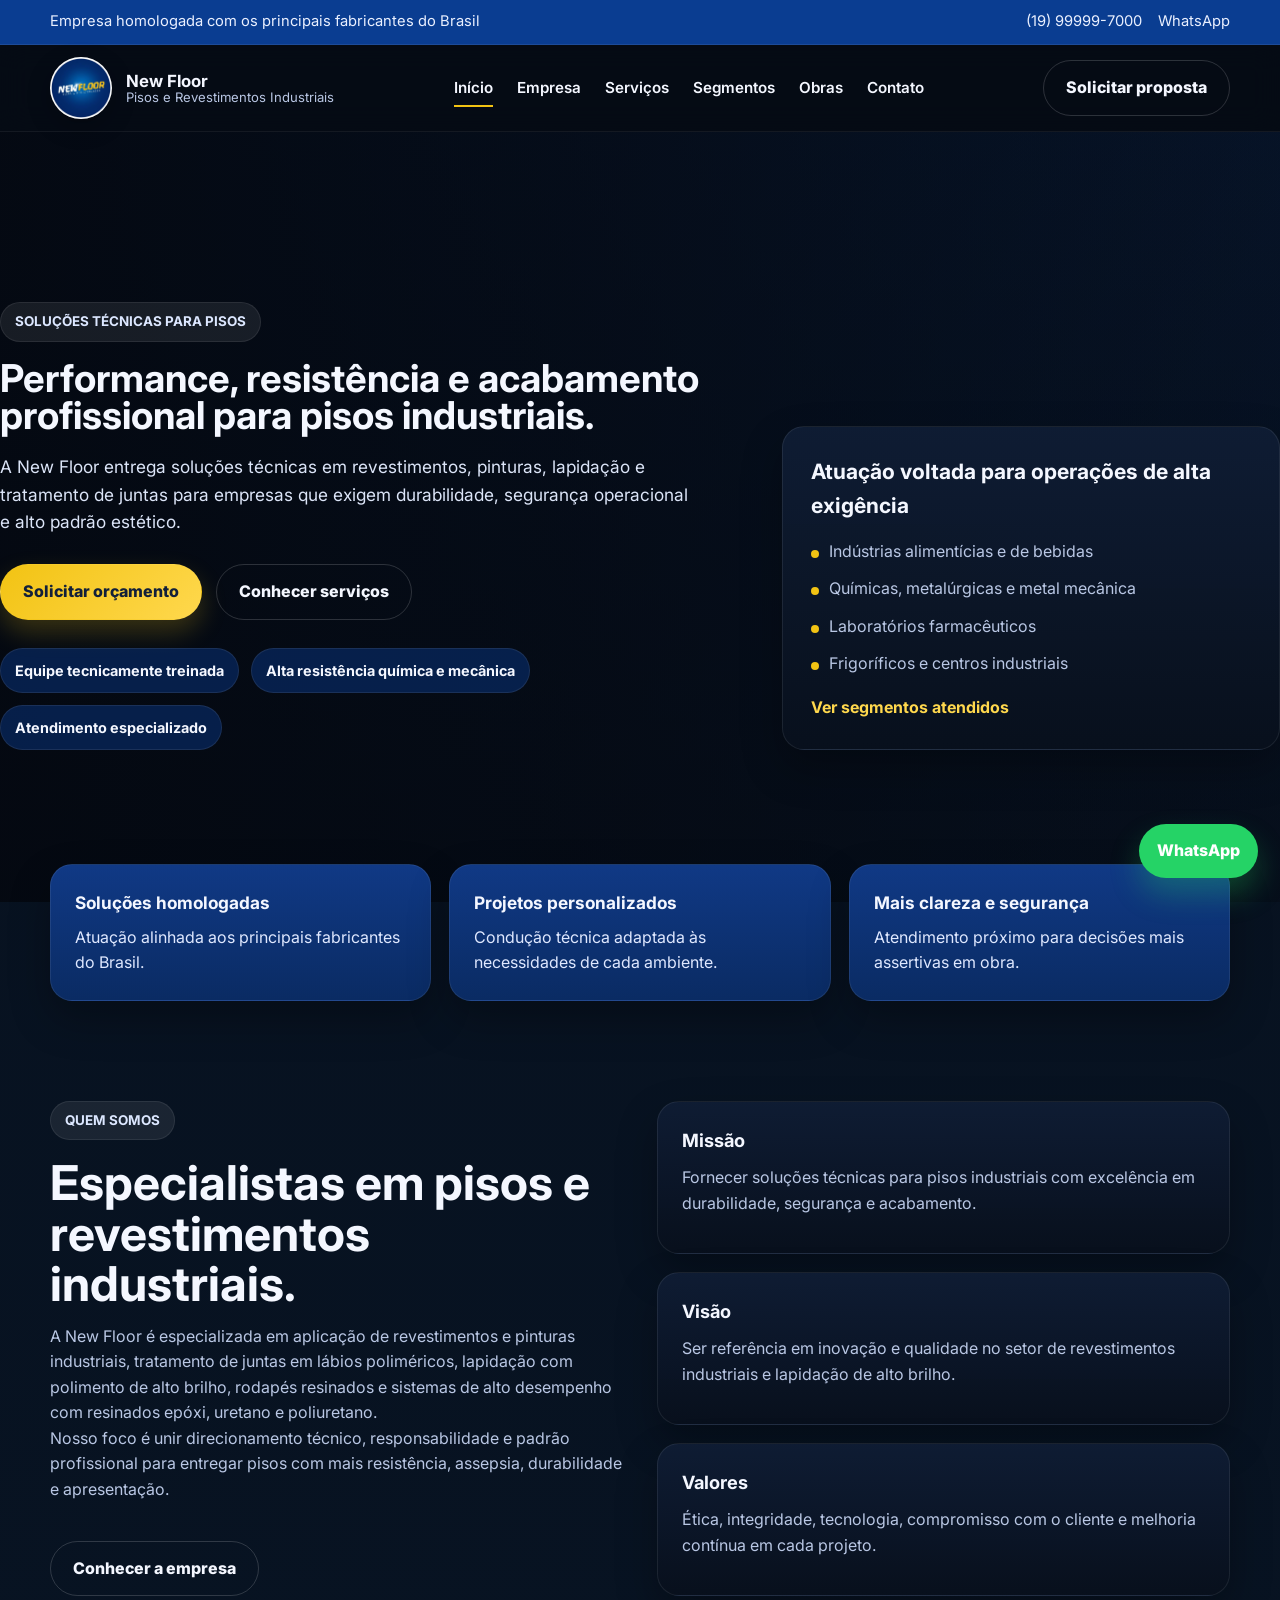
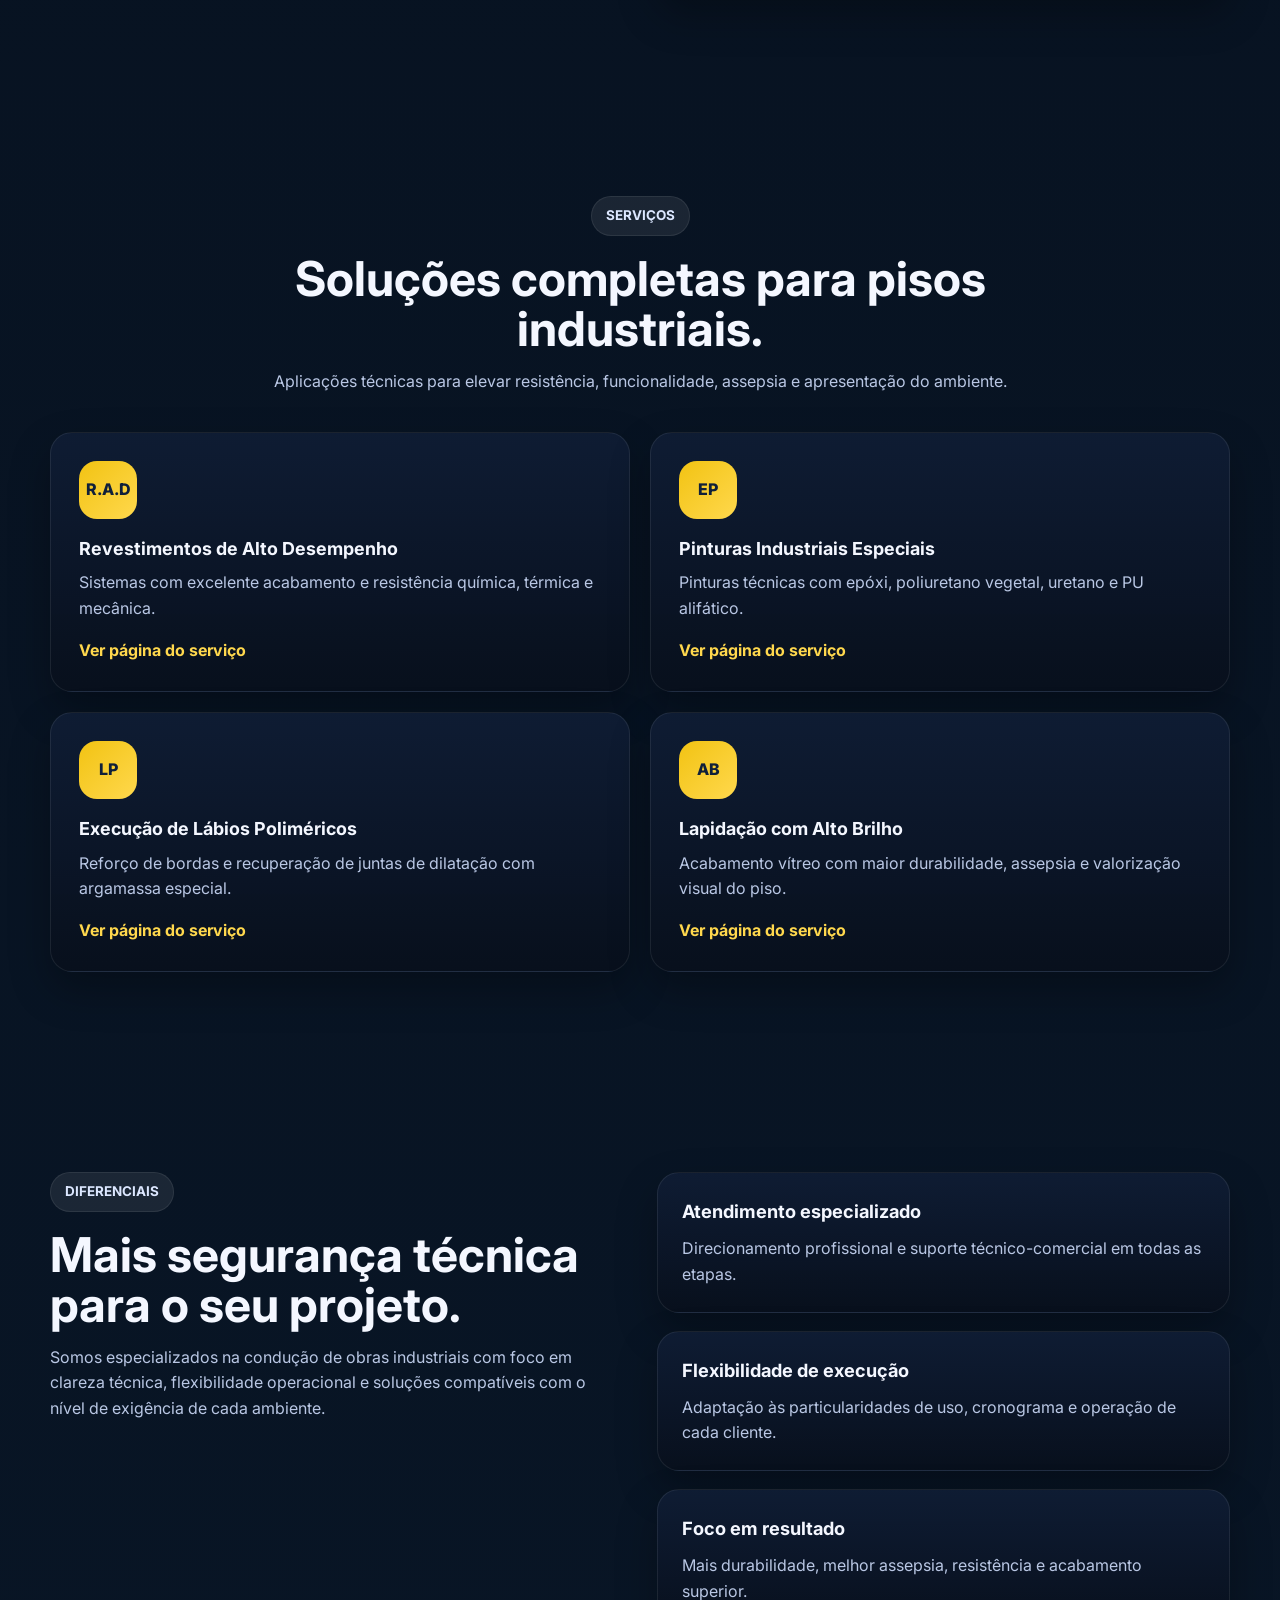
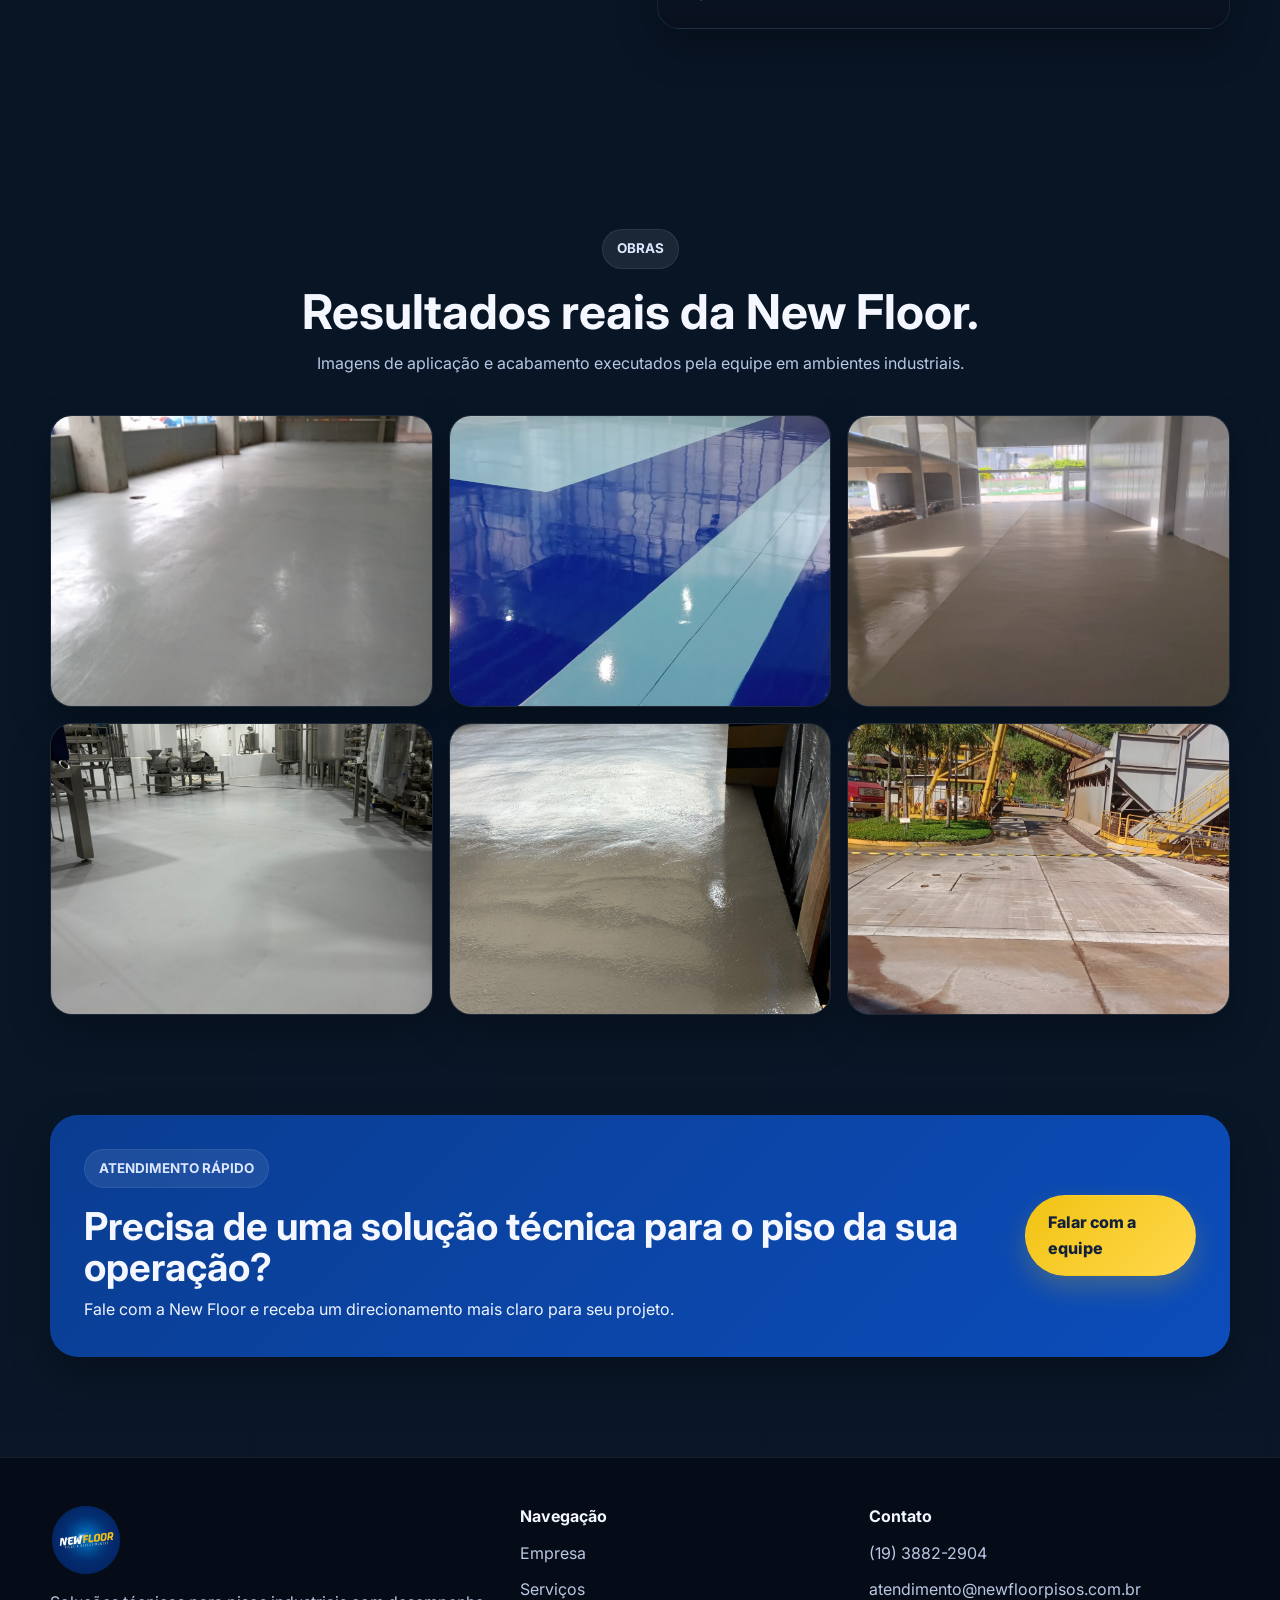
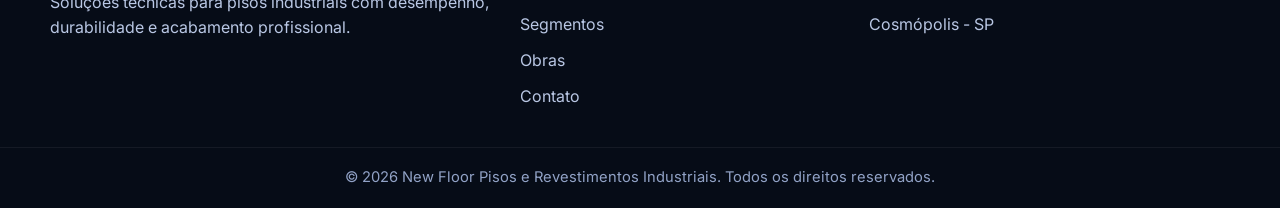
==== commit 8ad0178a: "att" ====
--- a/index.html
+++ b/index.html
@@ -231,17 +231,17 @@
             </div>
 
             <div class="gallery-grid">
-                <div class="gallery-item reveal"><img src="assets/obra-01.jpg"
+                <div class="gallery-item reveal"><img src="assets/obra-02.jpg"
                         alt="Aplicação de revestimento industrial" /></div>
-                <div class="gallery-item reveal"><img src="assets/obra-02.jpg"
+                <div class="gallery-item reveal"><img src="assets/primeer_aplicado/pintura epoxi pintura epu/WhatsApp Image 2026-04-20 at 10.17.50 (3).jpeg"
                         alt="Equipe atuando em preparação de piso" /></div>
-                <div class="gallery-item reveal"><img src="assets/obra-03.jpg" alt="Piso industrial em execução" />
-                </div>
-                <div class="gallery-item reveal"><img src="assets/obra-04.jpg"
+                <div class="gallery-item reveal"><img src="assets/uretano_autonivelante/WhatsApp Image 2026-04-20 at 09.58.01 (3).jpeg" alt="Piso industrial em execução" />
+                </div>
+                <div class="gallery-item reveal"><img src="assets/uretano_autonivelante/AUTONIVELANTE/WhatsApp Image 2026-04-20 at 10.11.45 (4).jpeg"
                         alt="Acabamento técnico em piso industrial" /></div>
-                <div class="gallery-item reveal"><img src="assets/obra-05.jpg"
+                <div class="gallery-item reveal"><img src="assets/uretano_autonivelante/AUTONIVELANTE/WhatsApp Image 2026-04-20 at 10.14.41.jpeg"
                         alt="Textura de revestimento industrial" /></div>
-                <div class="gallery-item reveal"><img src="assets/obra-06.jpg"
+                <div class="gallery-item reveal"><img src="assets/uretano_autonivelante/LABIOS POLIMERICOS/WhatsApp Image 2026-04-20 at 10.01.35.jpeg"
                         alt="Resultado final em ambiente industrial" /></div>
             </div>
         </div>
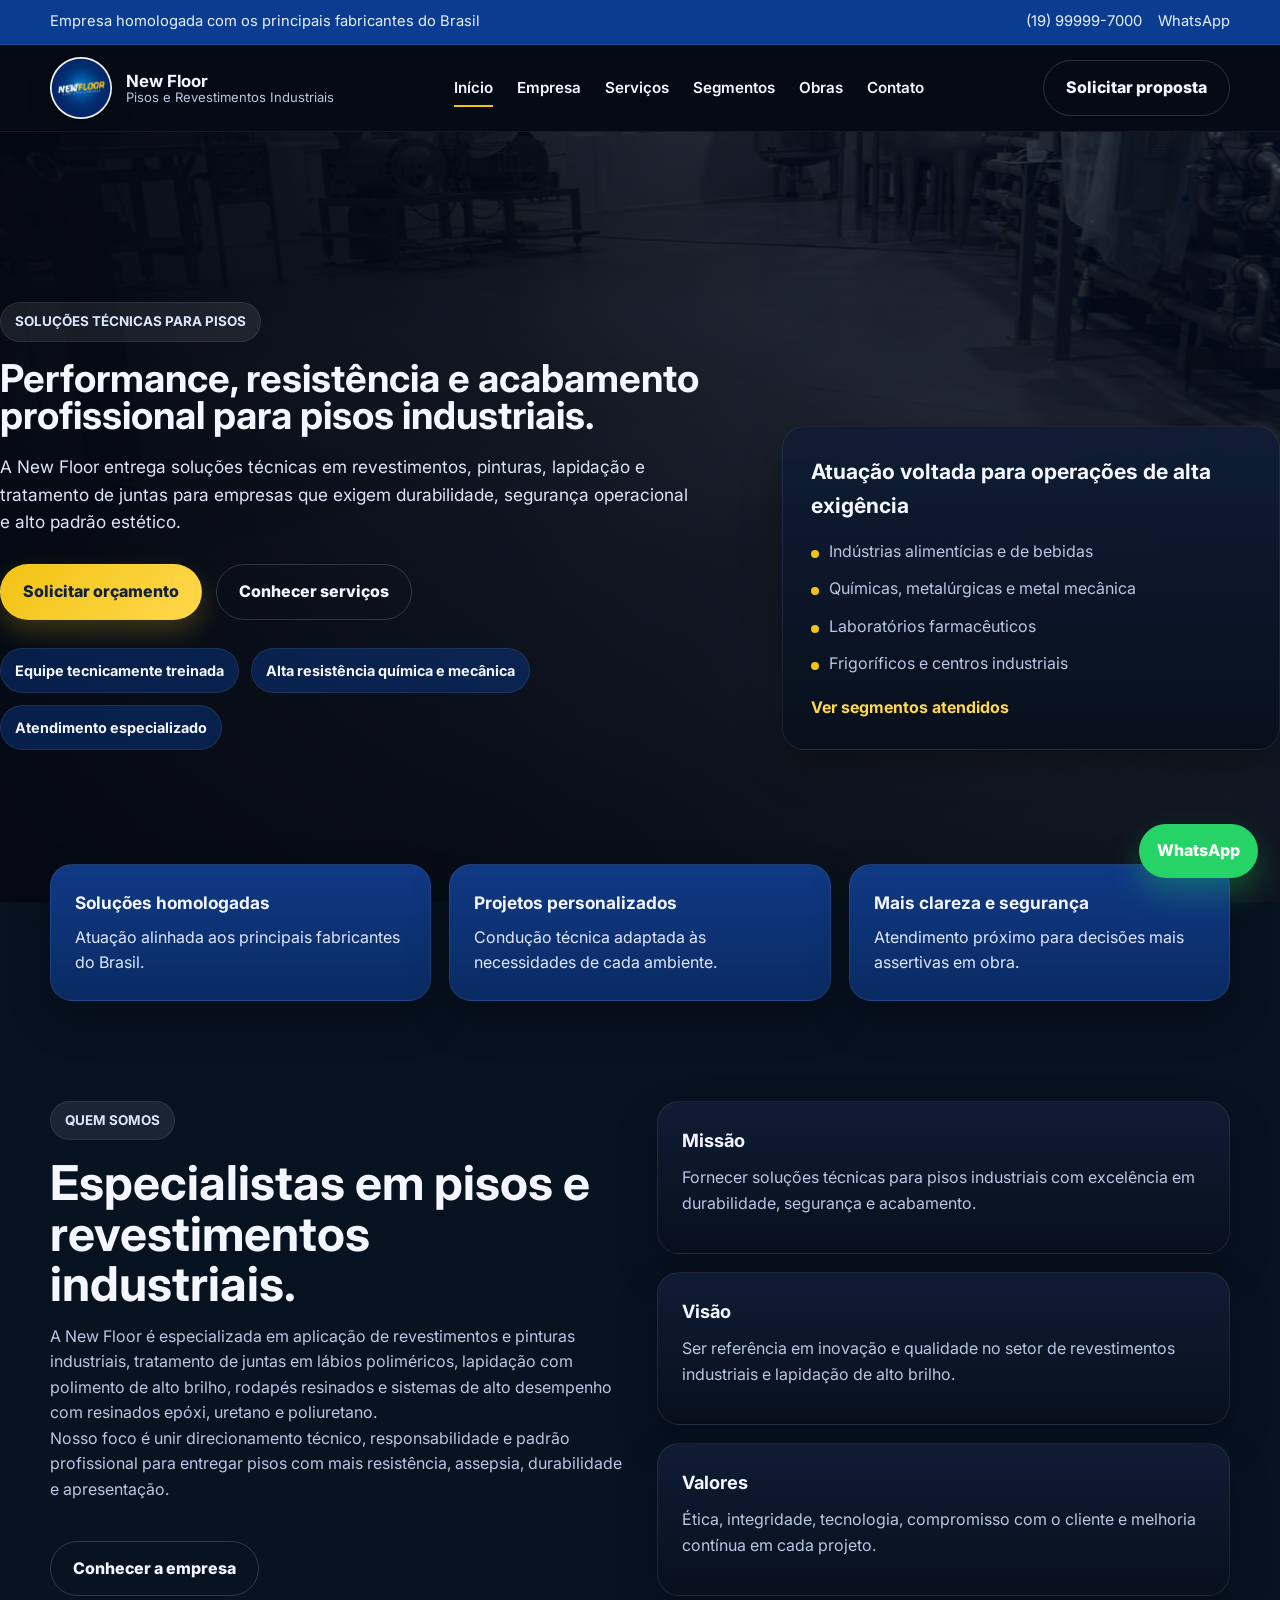
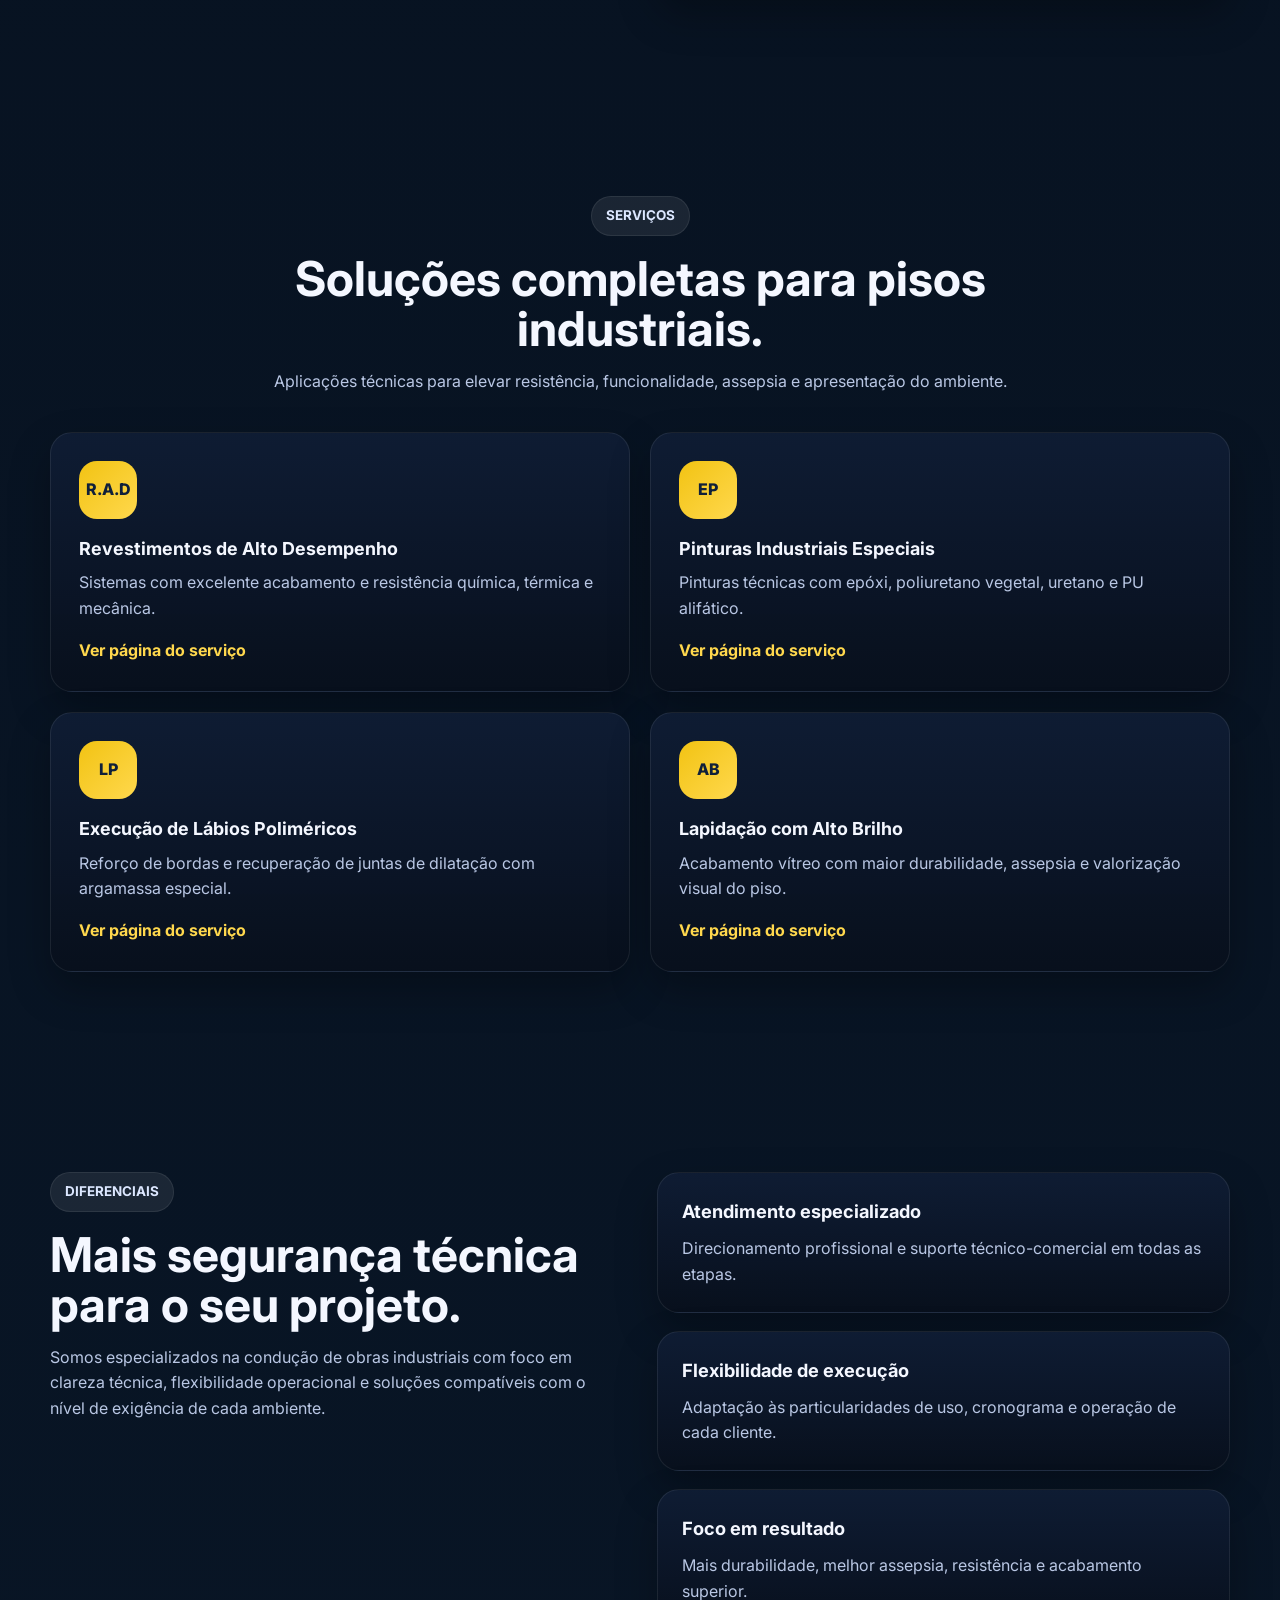
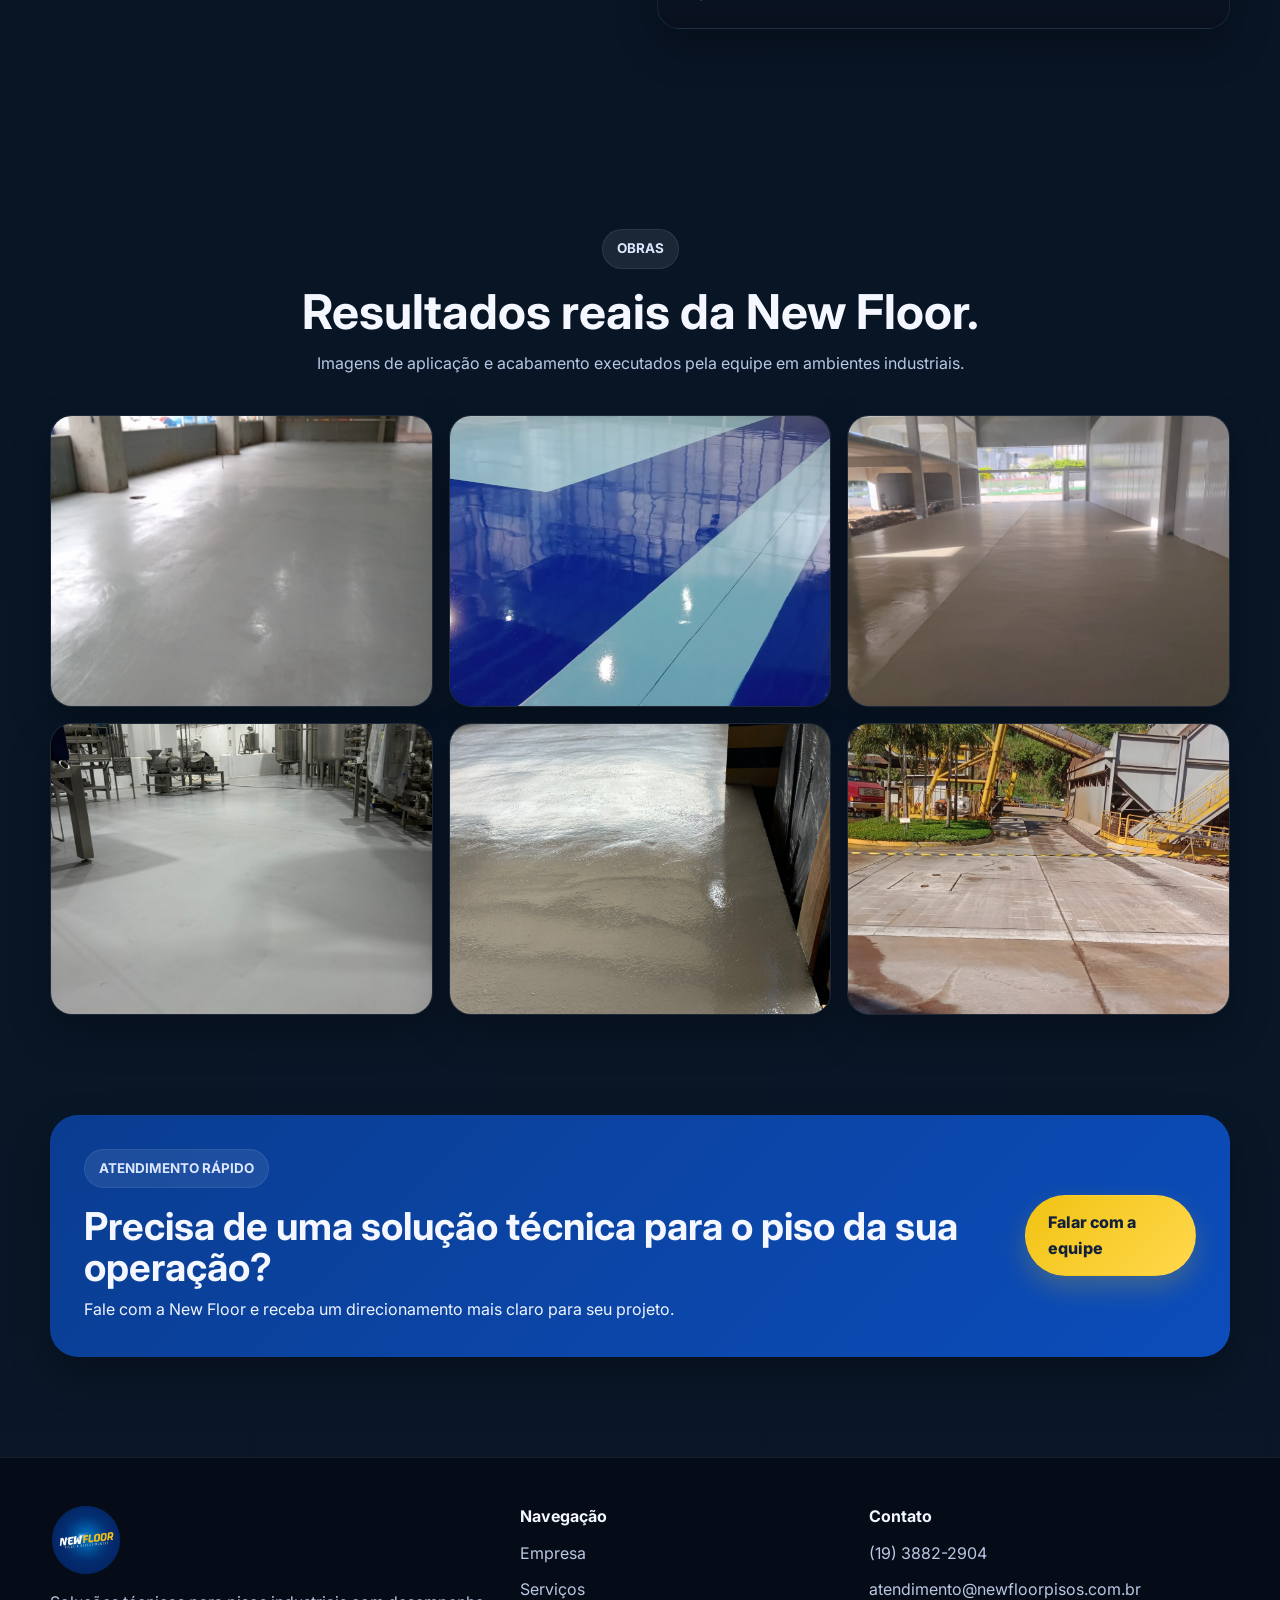
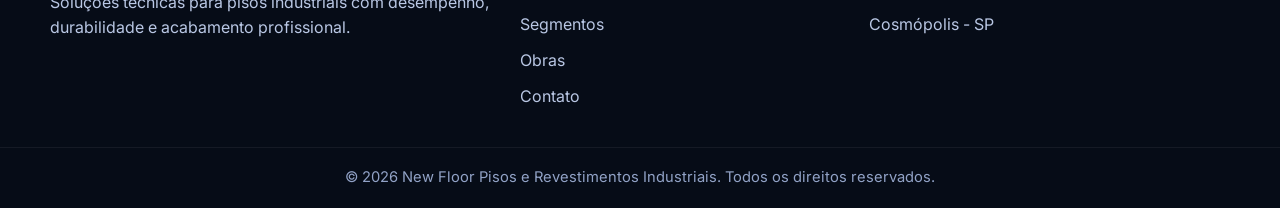
==== commit 6f0ea48c: "att" ====
--- a/index.html
+++ b/index.html
@@ -56,9 +56,9 @@
 
     <section class="hero">
         <div class="hero-slider">
-            <div class="hero-slide active" style="background-image: url('assets/hero-01.jpg');"></div>
-            <div class="hero-slide" style="background-image: url('assets/hero-02.jpg');"></div>
-            <div class="hero-slide" style="background-image: url('assets/hero-03.jpg');"></div>
+            <div class="hero-slide active" style="background-image: url('assets/obra-02.jpg');"></div>
+            <div class="hero-slide" style="background-image: url('assets/uretano_autonivelante/WhatsApp\ Image\ 2026-04-20\ at\ 09.58.01\ \(3\).jpeg');"></div>
+            <div class="hero-slide" style="background-image: url('assets/uretano_autonivelante/AUTONIVELANTE/WhatsApp\ Image\ 2026-04-20\ at\ 10.11.45\ \(4\).jpeg');"></div>
         </div>
         <div class="hero-overlay"></div>
 
--- a/css/style.css
+++ b/css/style.css
@@ -224,8 +224,7 @@
 .hero-slide {
     background-size: cover;
     background-position: center;
-    opacity: 0;
-    transition: opacity 1s ease;
+    filter: brightness(0.85) contrast(1.05);
 }
 
 .hero-slide.active {
@@ -234,9 +233,8 @@
 
 .hero-overlay {
     background:
-        linear-gradient(90deg, rgba(4, 8, 16, 0.92) 0%, rgba(4, 8, 16, 0.72) 42%, rgba(4, 8, 16, 0.32) 100%),
-        linear-gradient(180deg, rgba(10, 61, 145, 0.16), rgba(7, 17, 31, 0.76));
-    z-index: 1;
+        linear-gradient(90deg, rgba(3, 8, 18, 0.96) 0%, rgba(3, 8, 18, 0.85) 40%, rgba(3, 8, 18, 0.55) 100%),
+        linear-gradient(180deg, rgba(10, 61, 145, 0.22), rgba(7, 17, 31, 0.82));
 }
 
 .hero-inner {
@@ -1458,4 +1456,38 @@
     .contato-page .choice-content small {
         font-size: 0.82rem;
     }
+}
+
+/* =========================================
+   GALERIA PADRÃO COM 2 IMAGENS (SERVIÇOS)
+========================================= */
+
+.gallery-grid-2 {
+    grid-template-columns: repeat(2, 1fr);
+    max-width: 920px;
+    margin: 0 auto;
+}
+
+.gallery-grid-2 .gallery-item img {
+    height: 340px;
+}
+
+.gallery-grid-2 .gallery-item {
+    transition: 0.3s ease;
+}
+
+.gallery-grid-2 .gallery-item:hover {
+    transform: translateY(-6px) scale(1.02);
+    box-shadow: 0 20px 40px rgba(0, 0, 0, 0.35);
+}
+
+/* RESPONSIVO */
+@media (max-width: 860px) {
+    .gallery-grid-2 {
+        grid-template-columns: 1fr;
+    }
+
+    .gallery-grid-2 .gallery-item img {
+        height: 280px;
+    }
 }
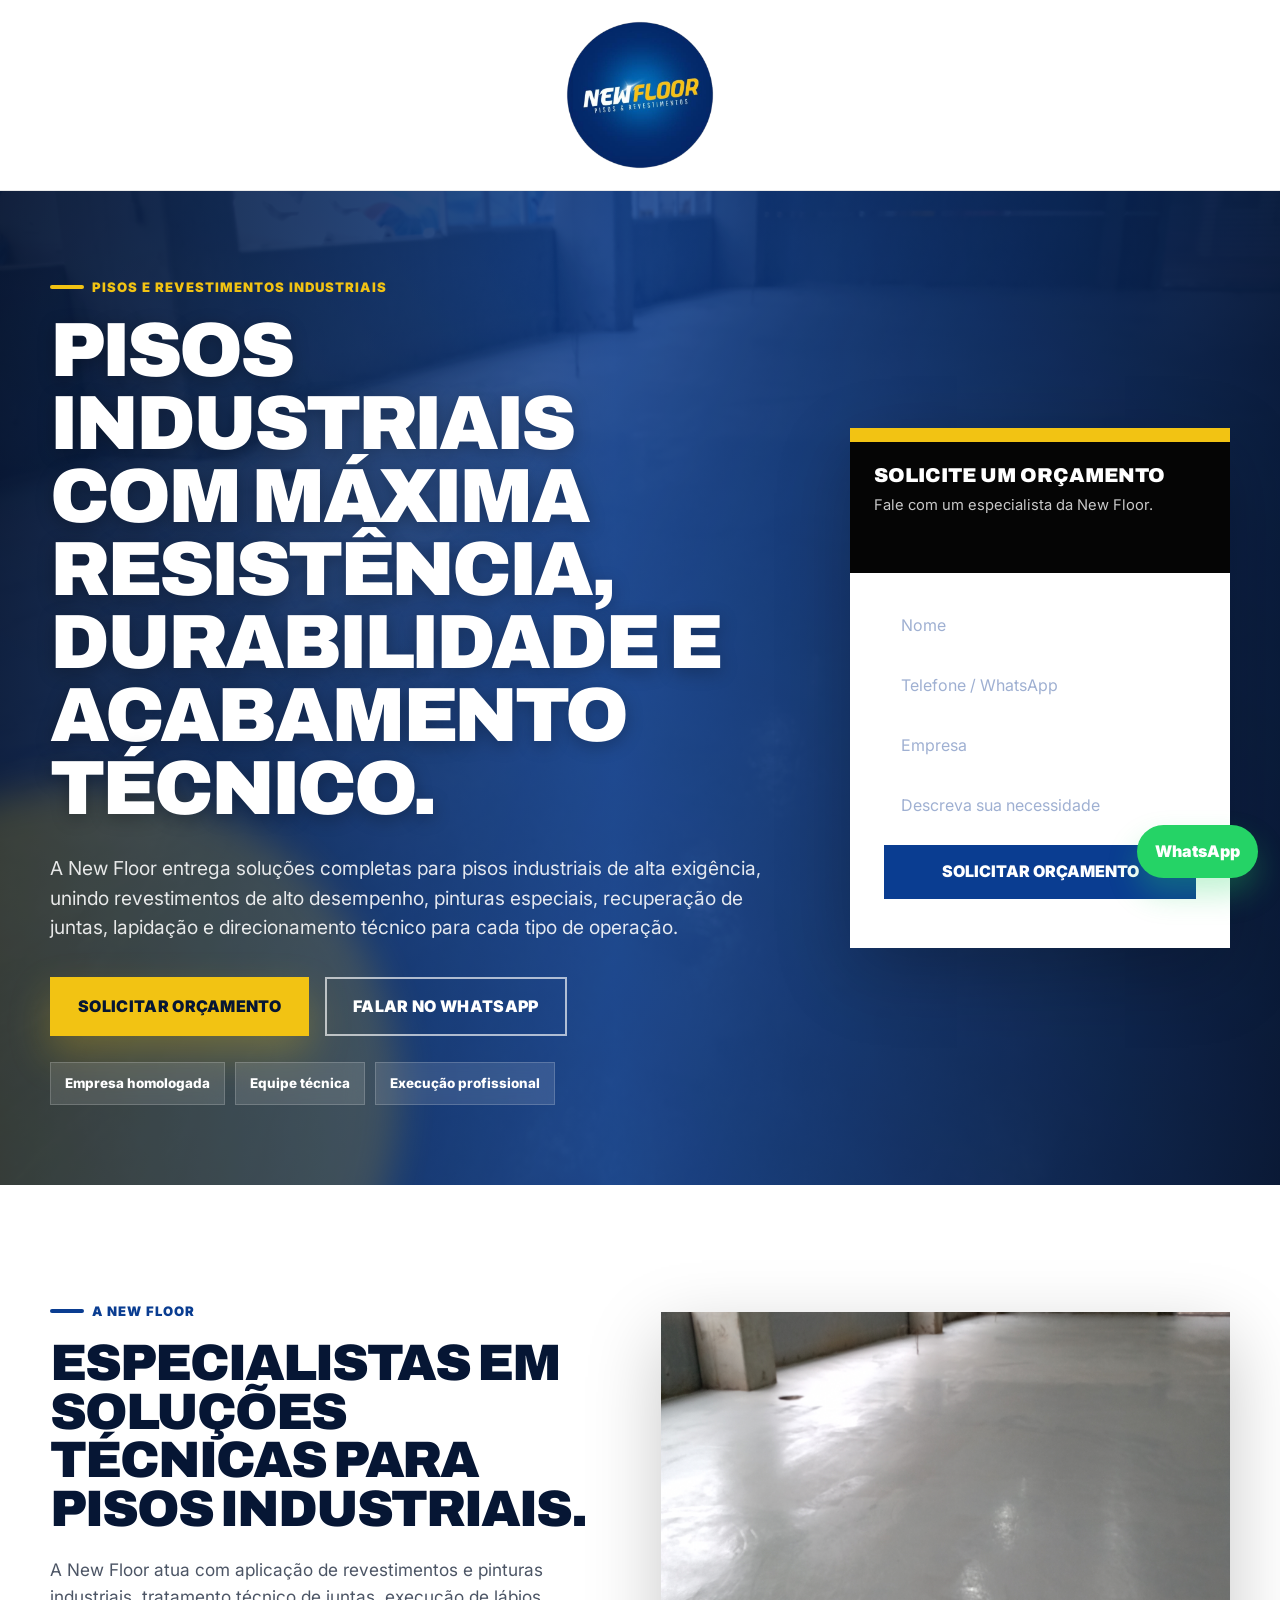
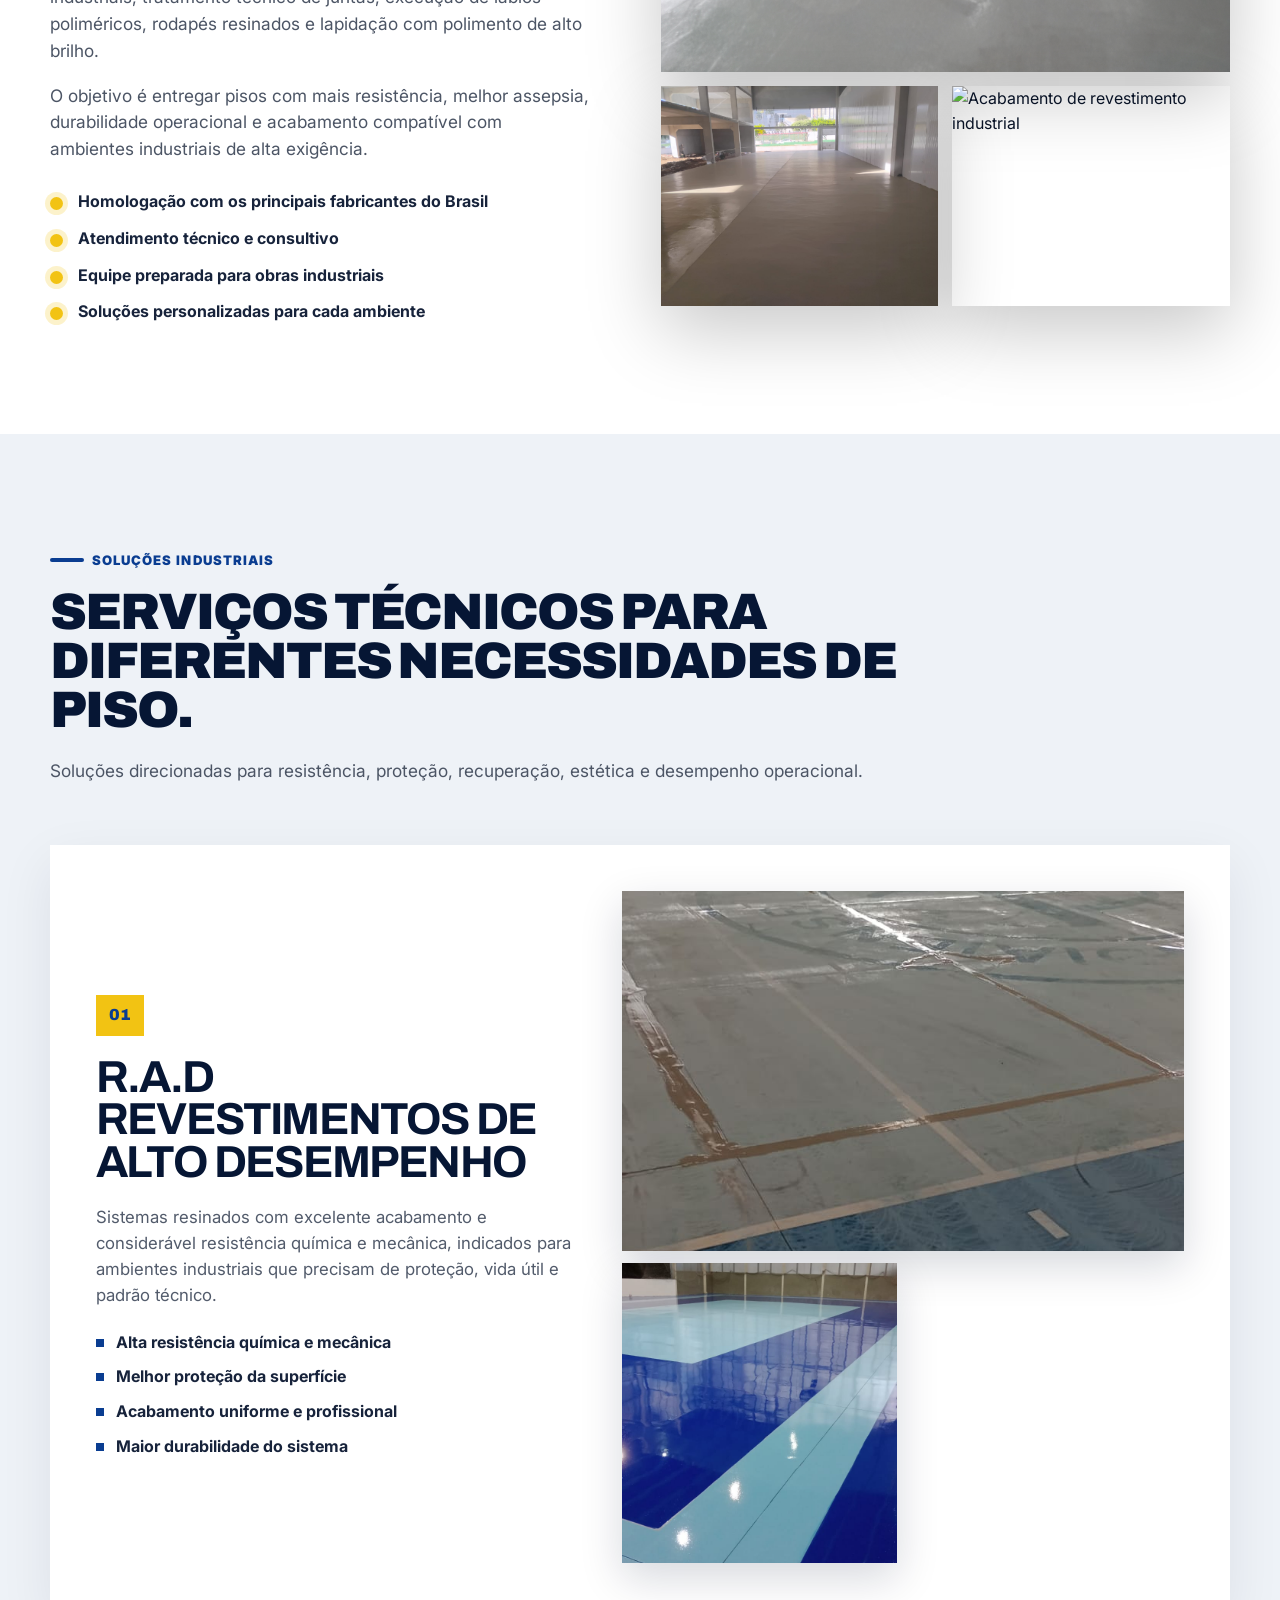
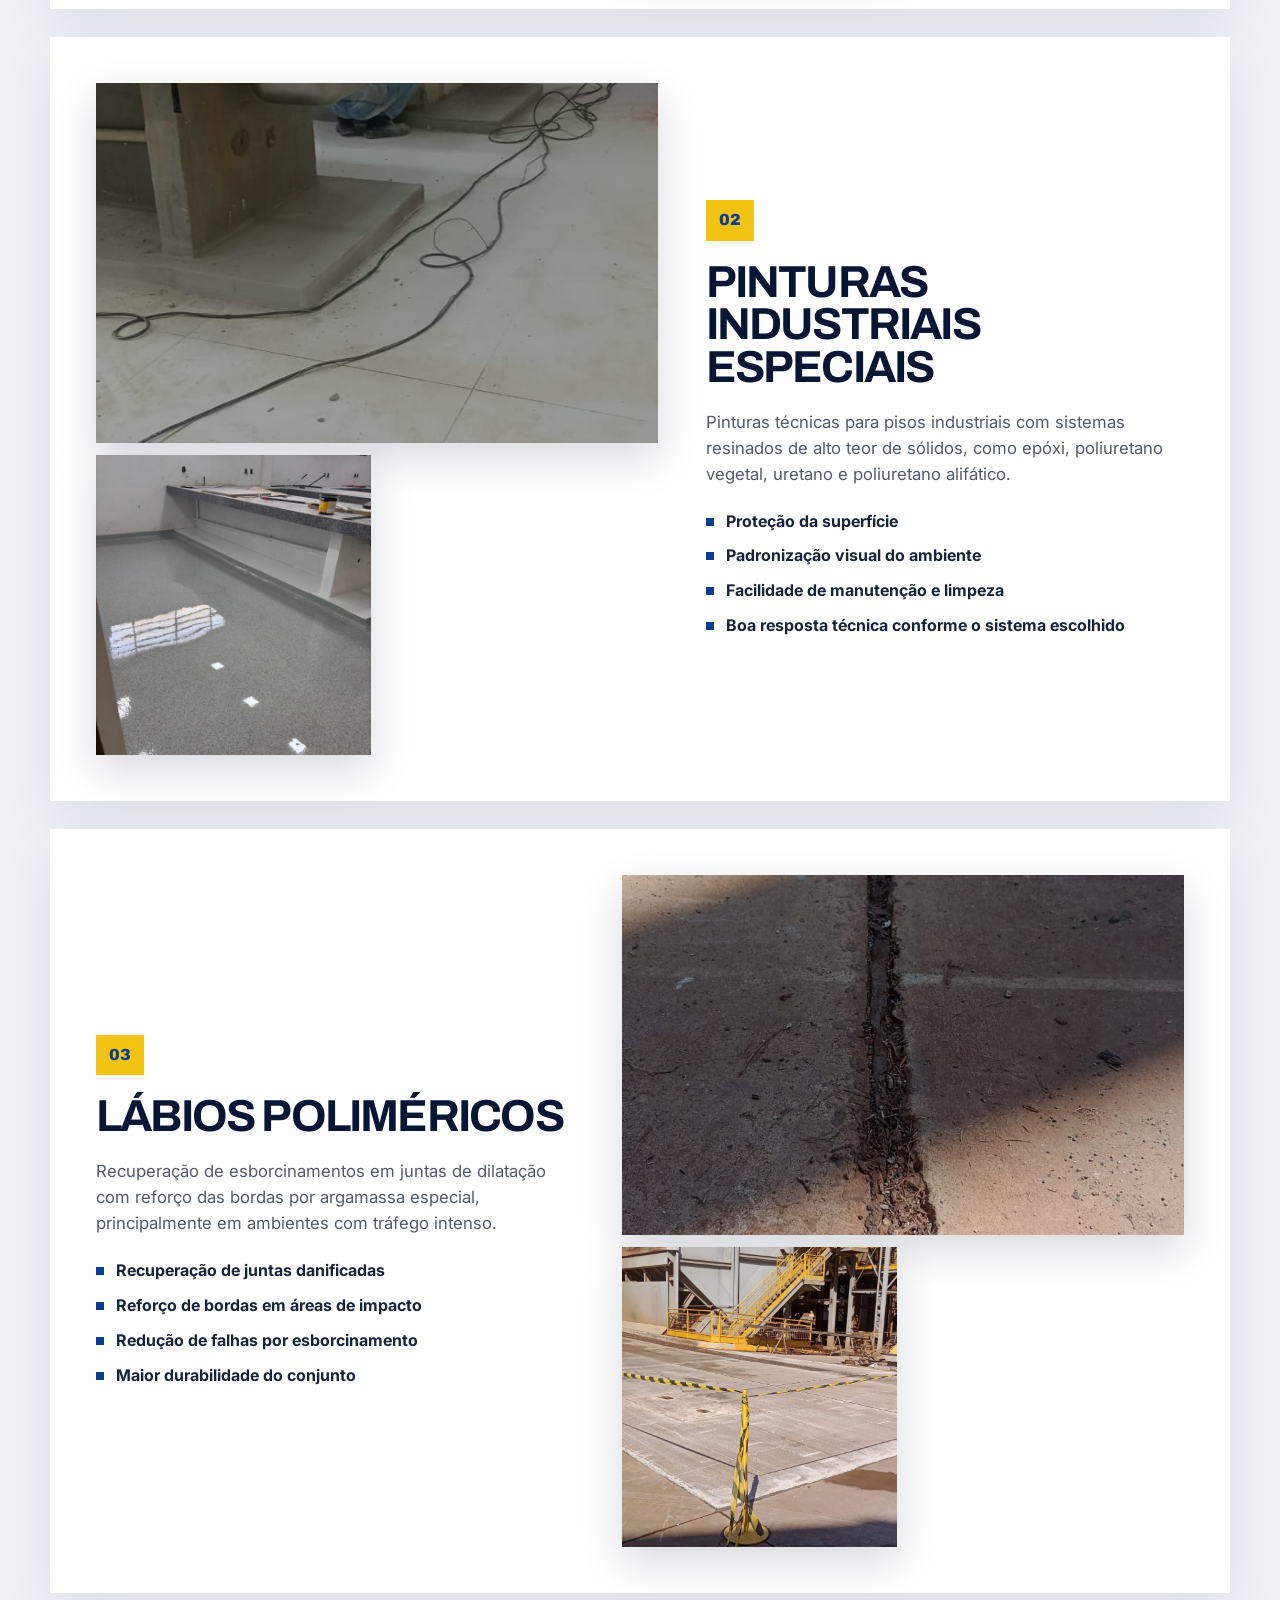
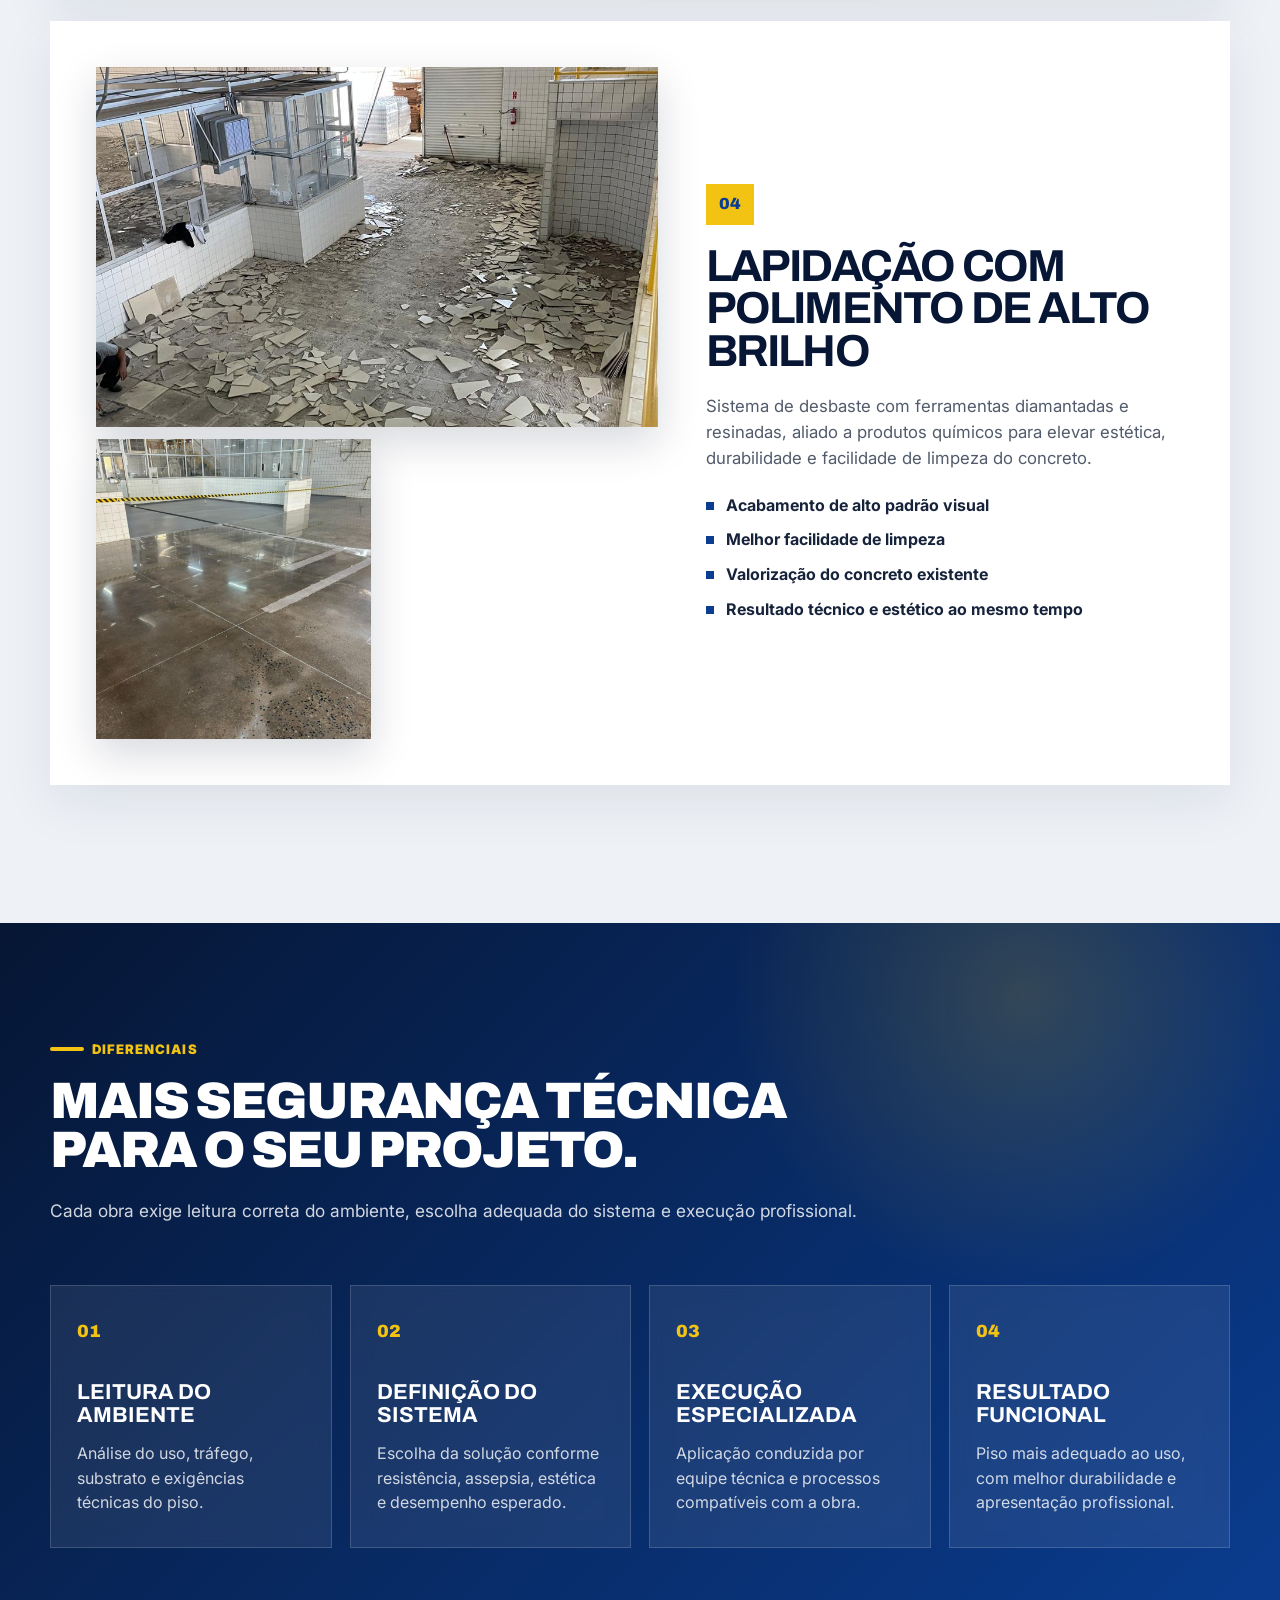
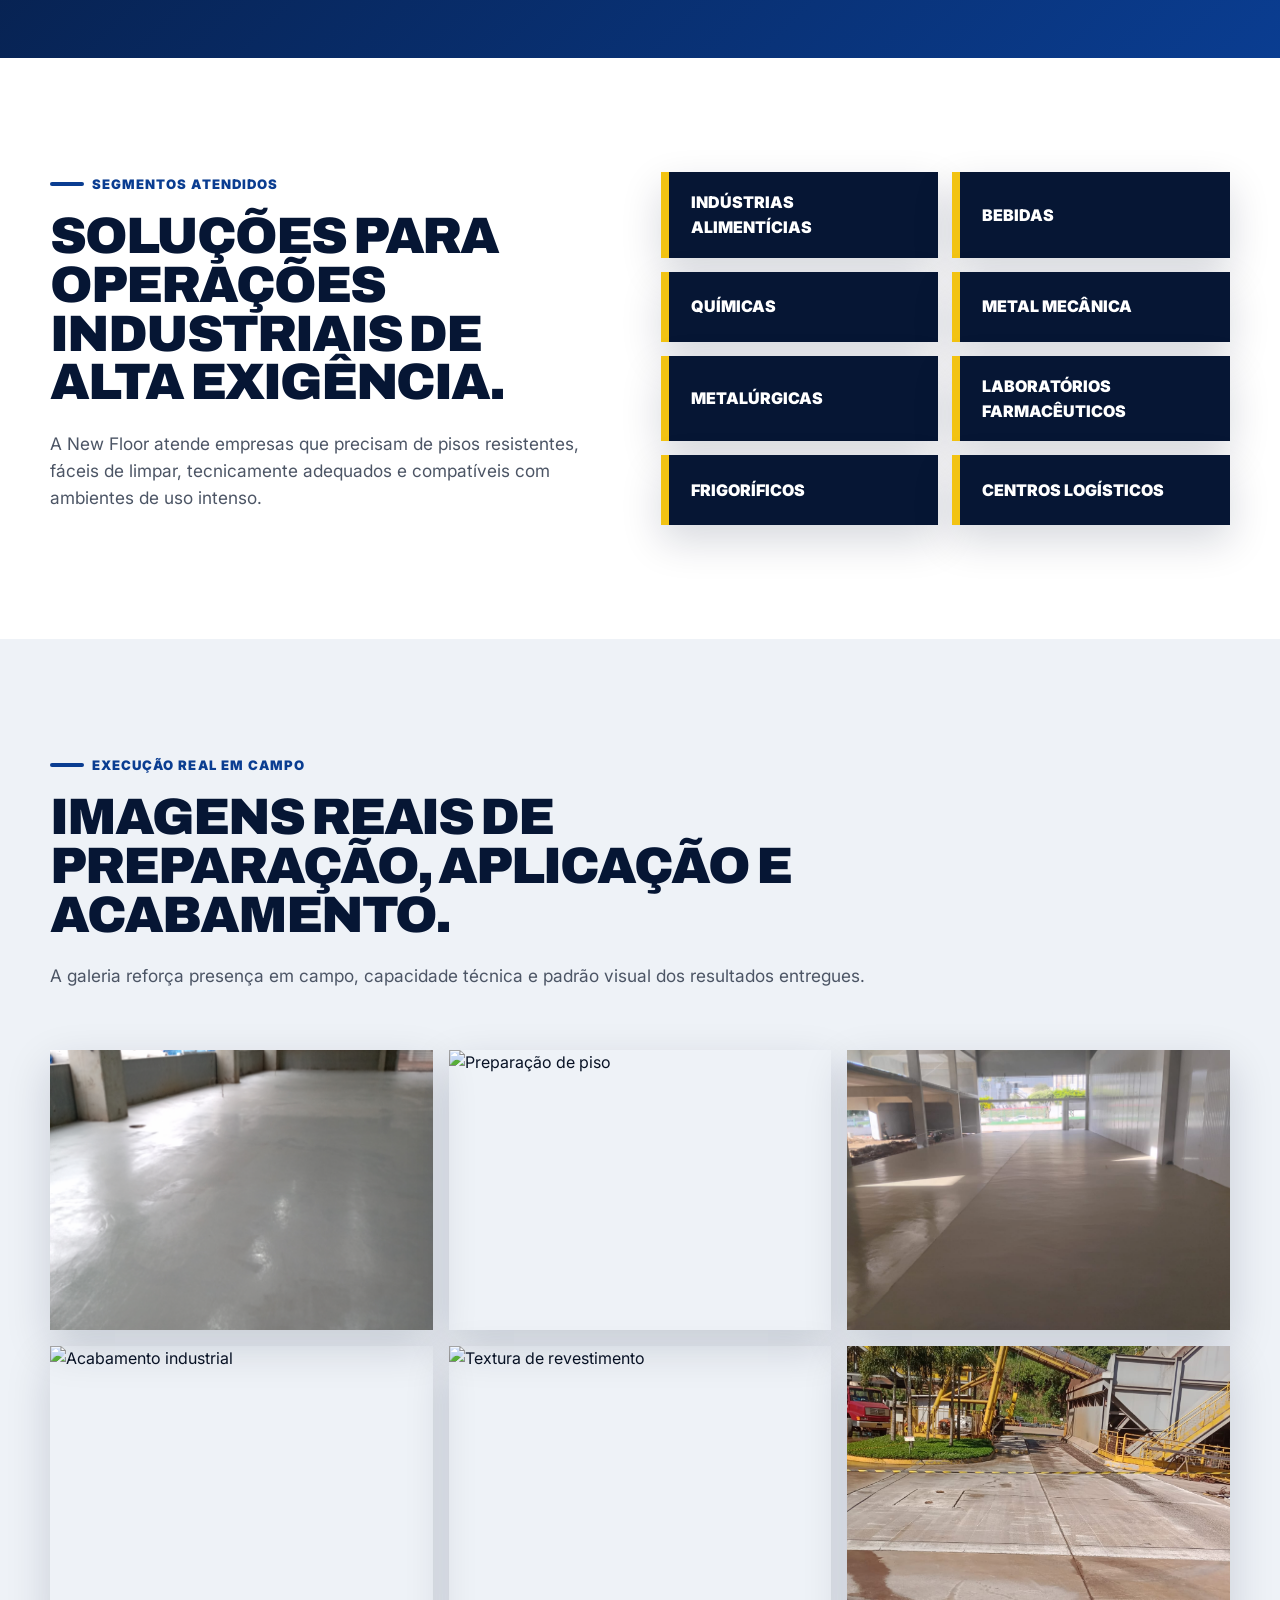
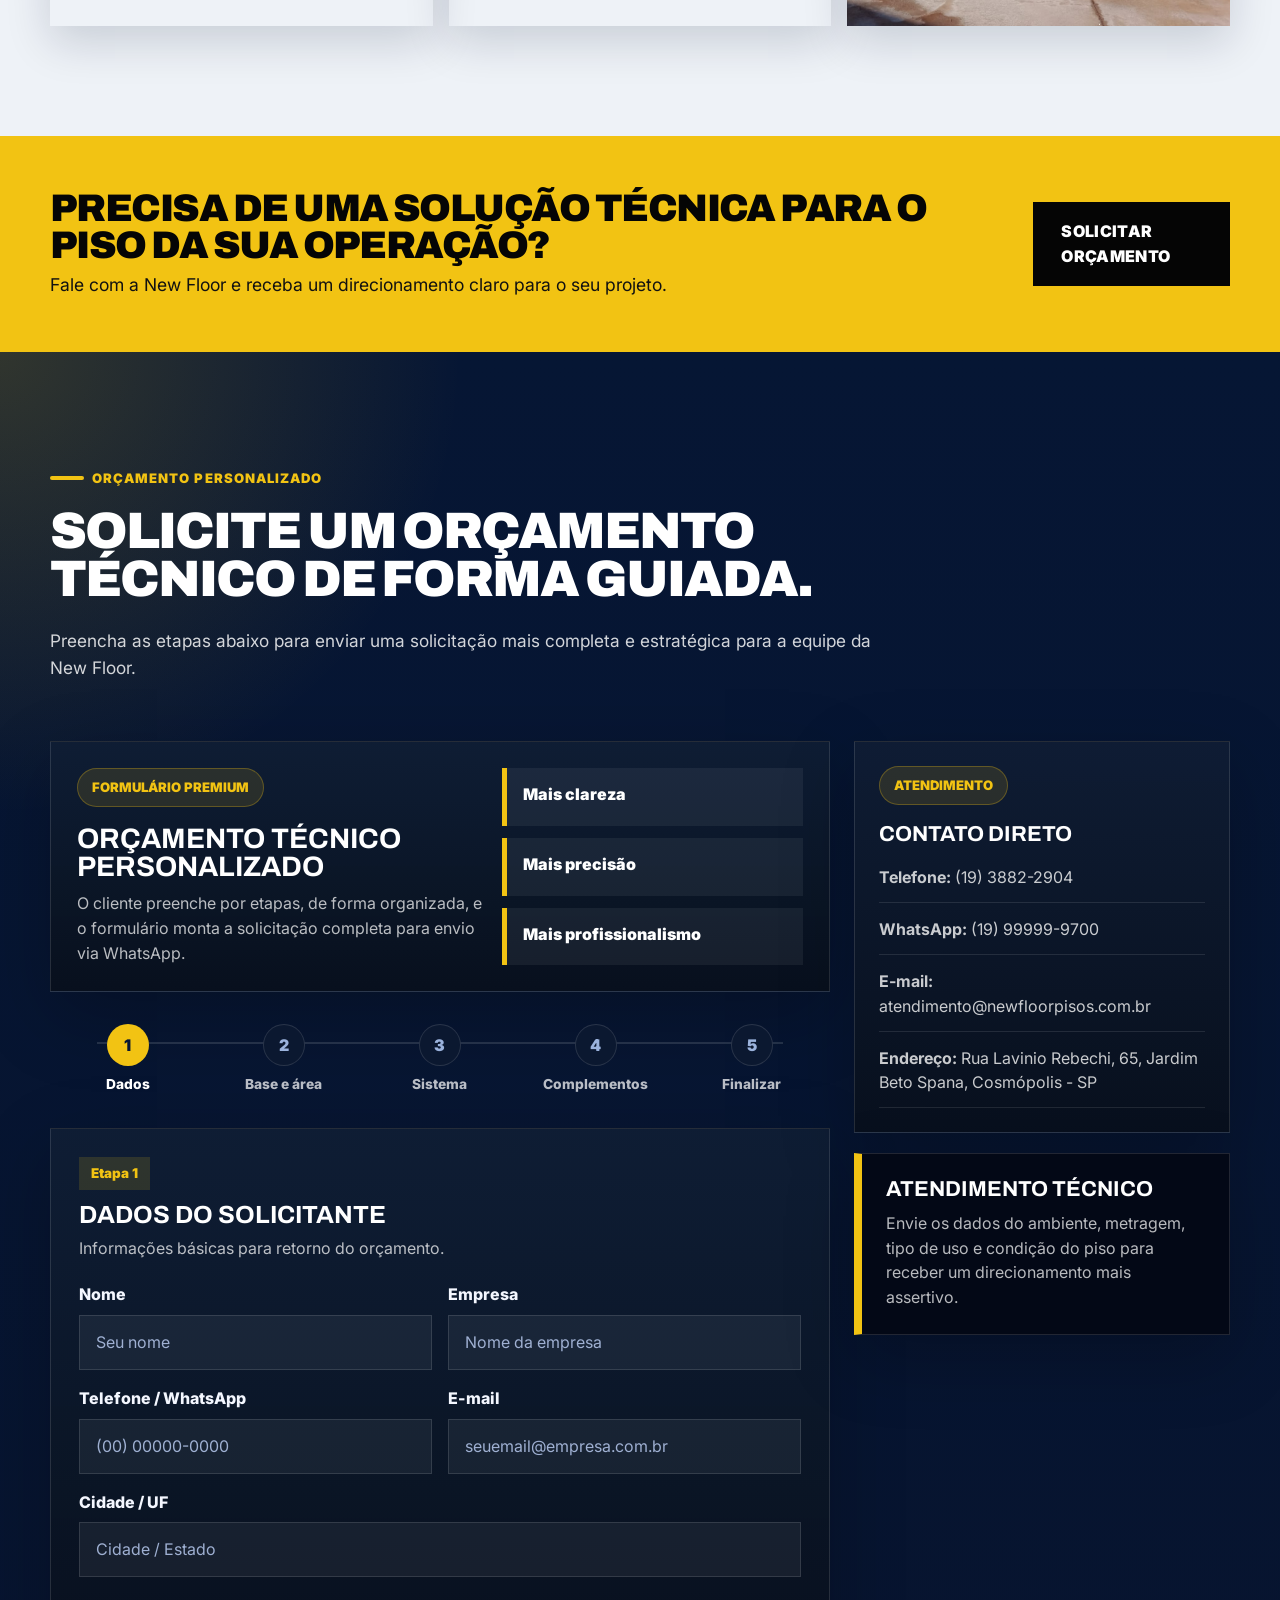
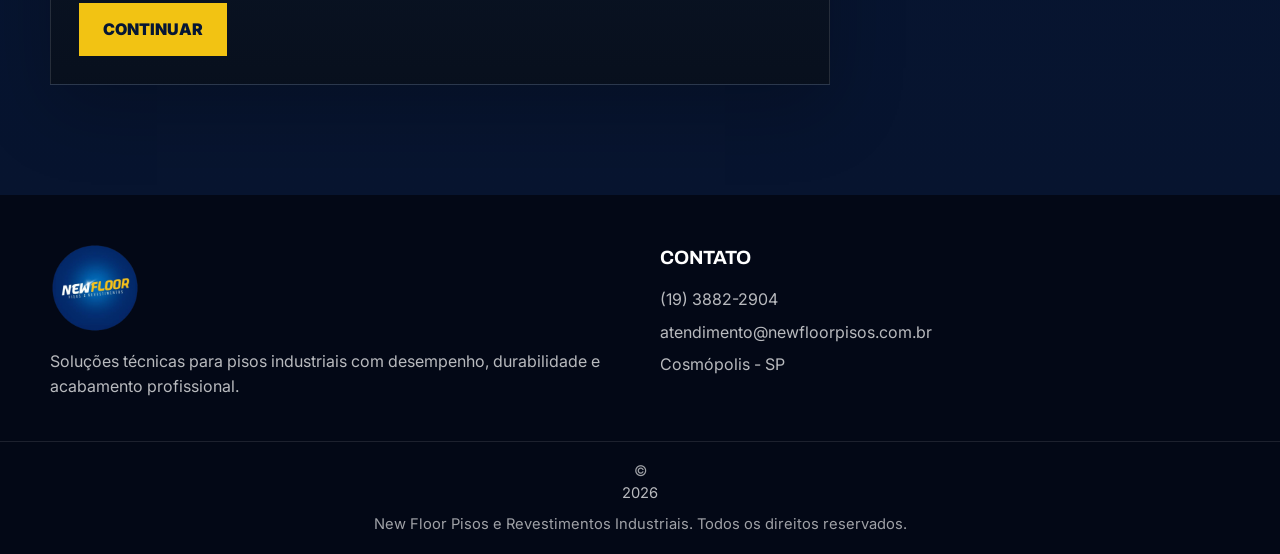
==== commit 9e3257f3: "att" ====
--- a/index.html
+++ b/index.html
@@ -6,272 +6,899 @@
     <meta name="viewport" content="width=device-width, initial-scale=1.0" />
     <title>New Floor | Pisos e Revestimentos Industriais</title>
     <meta name="description"
-        content="Soluções técnicas para pisos industriais. Aplicação de R.A.D, pinturas especiais, lapidação de alto brilho e tratamento técnico de juntas." />
+        content="Soluções técnicas em pisos industriais, revestimentos de alto desempenho, pinturas industriais, lábios poliméricos e lapidação com alto brilho." />
+
     <link rel="preconnect" href="https://fonts.googleapis.com" />
     <link rel="preconnect" href="https://fonts.gstatic.com" crossorigin />
-    <link href="https://fonts.googleapis.com/css2?family=Inter:wght@400;500;600;700;800&display=swap"
+
+    <link
+        href="https://fonts.googleapis.com/css2?family=Archivo:wght@600;700;800;900&family=Inter:wght@400;500;600;700;800&display=swap"
         rel="stylesheet" />
+
     <link rel="stylesheet" href="css/style.css" />
 </head>
 
-<body>
-    <div class="topbar">
-        <div class="container topbar-inner">
-            <span>Empresa homologada com os principais fabricantes do Brasil</span>
-            <div class="topbar-links">
-                <a href="tel:+5519999997000">(19) 99999-7000</a>
-                <a href="https://wa.me/5519999997000?text=Olá%2C%20vim%20pelo%20site%20da%20New%20Floor."
-                    target="_blank">WhatsApp</a>
-            </div>
-        </div>
-    </div>
-
-    <header class="header">
-        <div class="container header-inner">
-            <a href="index.html" class="logo-wrap">
-                <img src="assets/logo-newfloor.png" alt="Logo New Floor" class="logo" />
-                <div class="logo-text">
-                    <strong>New Floor</strong>
-                    <span>Pisos e Revestimentos Industriais</span>
-                </div>
-            </a>
-
-            <nav class="nav" id="nav">
-                <a href="index.html" class="active">Início</a>
-                <a href="empresa.html">Empresa</a>
-                <a href="servicos.html">Serviços</a>
-                <a href="segmentos.html">Segmentos</a>
-                <a href="obras.html">Obras</a>
-                <a href="contato.html">Contato</a>
-            </nav>
-
-            <div class="header-actions">
-                <a href="contato.html" class="btn btn-outline desktop-only">Solicitar proposta</a>
-                <button class="menu-btn" id="menuBtn" aria-label="Abrir menu">
-                    <span></span><span></span><span></span>
-                </button>
-            </div>
+<body class="contato-page landing-page">
+
+    <header class="lp-header">
+        <div class="lp-header-logo">
+            <img src="assets/logo-newfloor.png" alt="Logo New Floor" />
         </div>
     </header>
 
-    <section class="hero">
-        <div class="hero-slider">
-            <div class="hero-slide active" style="background-image: url('assets/obra-02.jpg');"></div>
-            <div class="hero-slide" style="background-image: url('assets/uretano_autonivelante/WhatsApp\ Image\ 2026-04-20\ at\ 09.58.01\ \(3\).jpeg');"></div>
-            <div class="hero-slide" style="background-image: url('assets/uretano_autonivelante/AUTONIVELANTE/WhatsApp\ Image\ 2026-04-20\ at\ 10.11.45\ \(4\).jpeg');"></div>
-        </div>
-        <div class="hero-overlay"></div>
-
-        <div class="container hero-inner">
-            <div class="reveal">
-                <span class="badge">SOLUÇÕES TÉCNICAS PARA PISOS</span>
-                <h1>Performance, resistência e acabamento profissional para pisos industriais.</h1>
-                <p>
-                    A New Floor entrega soluções técnicas em revestimentos, pinturas, lapidação e tratamento
-                    de juntas para empresas que exigem durabilidade, segurança operacional e alto padrão estético.
-                </p>
-
-                <div class="hero-cta">
-                    <a href="contato.html" class="btn">Solicitar orçamento</a>
-                    <a href="servicos.html" class="btn btn-outline">Conhecer serviços</a>
-                </div>
-
-                <div class="seals">
-                    <span>Equipe tecnicamente treinada</span>
-                    <span>Alta resistência química e mecânica</span>
-                    <span>Atendimento especializado</span>
-                </div>
+    <main>
+
+        <section class="lp-hero" id="inicio">
+            <div class="lp-hero-bg"></div>
+
+            <div class="container lp-hero-grid">
+                <div class="lp-hero-content reveal">
+                    <span class="lp-kicker">PISOS E REVESTIMENTOS INDUSTRIAIS</span>
+
+                    <h1>
+                        Pisos industriais com máxima resistência, durabilidade e acabamento técnico.
+                    </h1>
+
+                    <p>
+                        A New Floor entrega soluções completas para pisos industriais de alta exigência,
+                        unindo revestimentos de alto desempenho, pinturas especiais, recuperação de juntas,
+                        lapidação e direcionamento técnico para cada tipo de operação.
+                    </p>
+
+                    <div class="lp-hero-actions">
+                        <a href="#orcamento" class="lp-btn lp-btn-primary">Solicitar orçamento</a>
+                        <a href="https://wa.me/5519999999700?text=Olá%2C%20vim%20pelo%20site%20da%20New%20Floor."
+                            target="_blank" class="lp-btn lp-btn-dark">Falar no WhatsApp</a>
+                    </div>
+
+                    <div class="lp-seals">
+                        <span>Empresa homologada</span>
+                        <span>Equipe técnica</span>
+                        <span>Execução profissional</span>
+                    </div>
+                </div>
+
+                <aside class="lp-hero-form reveal">
+                    <div class="lp-form-head">
+                        <h2>Solicite um orçamento</h2>
+                        <p>Fale com um especialista da New Floor.</p>
+                    </div>
+
+                    <form id="contactForm">
+                        <div class="form-group">
+                            <input type="text" id="nome" placeholder="Nome" required />
+                        </div>
+
+                        <div class="form-group">
+                            <input type="text" id="telefone" placeholder="Telefone / WhatsApp" />
+                        </div>
+
+                        <div class="form-group">
+                            <input type="text" id="empresa" placeholder="Empresa" />
+                        </div>
+
+                        <div class="form-group">
+                            <input type="text" id="mensagem" placeholder="Descreva sua necessidade" />
+                        </div>
+
+                        <button type="submit" class="lp-submit">Solicitar orçamento</button>
+                    </form>
+                </aside>
             </div>
-
-            <div class="hero-card reveal">
-                <h3>Atuação voltada para operações de alta exigência</h3>
-                <ul>
-                    <li>Indústrias alimentícias e de bebidas</li>
-                    <li>Químicas, metalúrgicas e metal mecânica</li>
-                    <li>Laboratórios farmacêuticos</li>
-                    <li>Frigoríficos e centros industriais</li>
-                </ul>
-                <a href="segmentos.html" class="text-link">Ver segmentos atendidos</a>
+        </section>
+
+        <section class="lp-section lp-white" id="sobre">
+            <div class="container lp-split">
+                <div class="lp-text-block reveal">
+                    <span class="lp-section-label">A NEW FLOOR</span>
+                    <h2>Especialistas em soluções técnicas para pisos industriais.</h2>
+
+                    <p>
+                        A New Floor atua com aplicação de revestimentos e pinturas industriais, tratamento técnico de
+                        juntas, execução de lábios poliméricos, rodapés resinados e lapidação com polimento de alto
+                        brilho.
+                    </p>
+
+                    <p>
+                        O objetivo é entregar pisos com mais resistência, melhor assepsia, durabilidade operacional e
+                        acabamento compatível com ambientes industriais de alta exigência.
+                    </p>
+
+                    <ul class="lp-check-list">
+                        <li>Homologação com os principais fabricantes do Brasil</li>
+                        <li>Atendimento técnico e consultivo</li>
+                        <li>Equipe preparada para obras industriais</li>
+                        <li>Soluções personalizadas para cada ambiente</li>
+                    </ul>
+                </div>
+
+                <div class="lp-image-mosaic reveal">
+                    <img class="lp-img-big" src="assets/obra-02.jpg" alt="Piso industrial New Floor" />
+                    <img src="assets/uretano_autonivelante/WhatsApp Image 2026-04-20 at 09.58.01 (3).jpeg"
+                        alt="Aplicação de piso industrial" />
+                    <img src="assets/uretano_autonivelante/AUTONIVELANTE/WhatsApp Image 2026-04-20 at 10.14.41.jpeg"
+                        alt="Acabamento de revestimento industrial" />
+                </div>
             </div>
-        </div>
-    </section>
-
-    <section class="stats">
-        <div class="container stats-grid">
-            <div class="stat-card reveal">
-                <h3>Soluções homologadas</h3>
-                <p>Atuação alinhada aos principais fabricantes do Brasil.</p>
+        </section>
+
+        <section class="lp-section lp-soft" id="servicos">
+            <div class="container">
+                <div class="lp-section-title reveal">
+                    <span class="lp-section-label">SOLUÇÕES INDUSTRIAIS</span>
+                    <h2>Serviços técnicos para diferentes necessidades de piso.</h2>
+                    <p>
+                        Soluções direcionadas para resistência, proteção, recuperação, estética e desempenho
+                        operacional.
+                    </p>
+                </div>
+
+                <div class="lp-service-block reveal">
+                    <div class="lp-service-copy">
+                        <span class="lp-service-number">01</span>
+                        <h3>R.A.D Revestimentos de Alto Desempenho</h3>
+                        <p>
+                            Sistemas resinados com excelente acabamento e considerável resistência química e mecânica,
+                            indicados para ambientes industriais que precisam de proteção, vida útil e padrão técnico.
+                        </p>
+
+                        <ul>
+                            <li>Alta resistência química e mecânica</li>
+                            <li>Melhor proteção da superfície</li>
+                            <li>Acabamento uniforme e profissional</li>
+                            <li>Maior durabilidade do sistema</li>
+                        </ul>
+                    </div>
+
+                    <div class="lp-service-gallery">
+                        <img src="assets/uretano_autonivelante/AUTONIVELANTE/WhatsApp Image 2026-04-20 at 10.17.44 (4).jpeg"
+                            alt="Revestimento de alto desempenho" />
+                        <img src="assets/uretano_autonivelante/AUTONIVELANTE/WhatsApp Image 2026-04-20 at 10.17.50 (3).jpeg"
+                            alt="Aplicação R.A.D" />
+                    </div>
+                </div>
+
+                <div class="lp-service-block lp-service-reverse reveal">
+                    <div class="lp-service-copy">
+                        <span class="lp-service-number">02</span>
+                        <h3>Pinturas Industriais Especiais</h3>
+                        <p>
+                            Pinturas técnicas para pisos industriais com sistemas resinados de alto teor de sólidos,
+                            como epóxi, poliuretano vegetal, uretano e poliuretano alifático.
+                        </p>
+
+                        <ul>
+                            <li>Proteção da superfície</li>
+                            <li>Padronização visual do ambiente</li>
+                            <li>Facilidade de manutenção e limpeza</li>
+                            <li>Boa resposta técnica conforme o sistema escolhido</li>
+                        </ul>
+                    </div>
+
+                    <div class="lp-service-gallery">
+                        <img src="assets/Sistema Pintura Flake/WhatsApp Image 2026-04-20 at 10.24.16 (1).jpeg"
+                            alt="Pintura industrial" />
+                        <img src="assets/Sistema Pintura Flake/WhatsApp Image 2026-04-20 at 10.24.16 (4).jpeg"
+                            alt="Acabamento pintura industrial" />
+                    </div>
+                </div>
+
+                <div class="lp-service-block reveal">
+                    <div class="lp-service-copy">
+                        <span class="lp-service-number">03</span>
+                        <h3>Lábios Poliméricos</h3>
+                        <p>
+                            Recuperação de esborcinamentos em juntas de dilatação com reforço das bordas por argamassa
+                            especial, principalmente em ambientes com tráfego intenso.
+                        </p>
+
+                        <ul>
+                            <li>Recuperação de juntas danificadas</li>
+                            <li>Reforço de bordas em áreas de impacto</li>
+                            <li>Redução de falhas por esborcinamento</li>
+                            <li>Maior durabilidade do conjunto</li>
+                        </ul>
+                    </div>
+
+                    <div class="lp-service-gallery">
+                        <img src="assets/labios polimericos/WhatsApp Image 2026-04-20 at 10.01.32.jpeg"
+                            alt="Lábios poliméricos" />
+                        <img src="assets/labios polimericos/WhatsApp Image 2026-04-20 at 10.01.35.jpeg"
+                            alt="Recuperação de juntas" />
+                    </div>
+                </div>
+
+                <div class="lp-service-block lp-service-reverse reveal">
+                    <div class="lp-service-copy">
+                        <span class="lp-service-number">04</span>
+                        <h3>Lapidação com Polimento de Alto Brilho</h3>
+                        <p>
+                            Sistema de desbaste com ferramentas diamantadas e resinadas, aliado a produtos químicos para
+                            elevar estética, durabilidade e facilidade de limpeza do concreto.
+                        </p>
+
+                        <ul>
+                            <li>Acabamento de alto padrão visual</li>
+                            <li>Melhor facilidade de limpeza</li>
+                            <li>Valorização do concreto existente</li>
+                            <li>Resultado técnico e estético ao mesmo tempo</li>
+                        </ul>
+                    </div>
+
+                    <div class="lp-service-gallery">
+                        <img src="assets/lapidacao_autobrilho/WhatsApp Image 2026-04-20 at 10.37.52 (15).jpeg"
+                            alt="Piso lapidado com alto brilho" />
+                        <img src="assets/lapidacao_autobrilho/WhatsApp Image 2026-04-20 at 10.37.52 (3).jpeg"
+                            alt="Acabamento alto brilho" />
+                    </div>
+                </div>
             </div>
-            <div class="stat-card reveal">
-                <h3>Projetos personalizados</h3>
-                <p>Condução técnica adaptada às necessidades de cada ambiente.</p>
-            </div>
-            <div class="stat-card reveal">
-                <h3>Mais clareza e segurança</h3>
-                <p>Atendimento próximo para decisões mais assertivas em obra.</p>
-            </div>
-        </div>
-    </section>
-
-    <section class="section">
-        <div class="container about-grid">
-            <div class="reveal">
-                <div class="section-header">
-                    <span class="section-tag">QUEM SOMOS</span>
-                    <h2>Especialistas em pisos e revestimentos industriais.</h2>
-                    <p>
-                        A New Floor é especializada em aplicação de revestimentos e pinturas industriais,
-                        tratamento de juntas em lábios poliméricos, lapidação com polimento de alto brilho,
-                        rodapés resinados e sistemas de alto desempenho com resinados epóxi, uretano e poliuretano.
-                    </p>
-                    <p>
-                        Nosso foco é unir direcionamento técnico, responsabilidade e padrão profissional para
-                        entregar pisos com mais resistência, assepsia, durabilidade e apresentação.
-                    </p>
-                </div>
-                <a href="empresa.html" class="btn btn-outline">Conhecer a empresa</a>
-            </div>
-
-            <div class="cards-stack reveal">
-                <div class="info-card">
-                    <h3>Missão</h3>
-                    <p>Fornecer soluções técnicas para pisos industriais com excelência em durabilidade, segurança e
-                        acabamento.</p>
-                </div>
-                <div class="info-card">
-                    <h3>Visão</h3>
-                    <p>Ser referência em inovação e qualidade no setor de revestimentos industriais e lapidação de alto
-                        brilho.</p>
-                </div>
-                <div class="info-card">
-                    <h3>Valores</h3>
-                    <p>Ética, integridade, tecnologia, compromisso com o cliente e melhoria contínua em cada projeto.
-                    </p>
-                </div>
-            </div>
-        </div>
-    </section>
-
-    <section class="section">
-        <div class="container">
-            <div class="section-header center reveal">
-                <span class="section-tag">SERVIÇOS</span>
-                <h2>Soluções completas para pisos industriais.</h2>
-                <p>Aplicações técnicas para elevar resistência, funcionalidade, assepsia e apresentação do ambiente.</p>
-            </div>
-
-            <div class="services-grid">
-                <div class="service-card reveal">
-                    <div class="service-icon">R.A.D</div>
-                    <h3>Revestimentos de Alto Desempenho</h3>
-                    <p>Sistemas com excelente acabamento e resistência química, térmica e mecânica.</p>
-                    <a class="card-link" href="servico-rad.html">Ver página do serviço</a>
-                </div>
-
-                <div class="service-card reveal">
-                    <div class="service-icon">EP</div>
-                    <h3>Pinturas Industriais Especiais</h3>
-                    <p>Pinturas técnicas com epóxi, poliuretano vegetal, uretano e PU alifático.</p>
-                    <a class="card-link" href="servico-pinturas-industriais.html">Ver página do serviço</a>
-                </div>
-
-                <div class="service-card reveal">
-                    <div class="service-icon">LP</div>
-                    <h3>Execução de Lábios Poliméricos</h3>
-                    <p>Reforço de bordas e recuperação de juntas de dilatação com argamassa especial.</p>
-                    <a class="card-link" href="servico-labios-polimericos.html">Ver página do serviço</a>
-                </div>
-
-                <div class="service-card reveal">
-                    <div class="service-icon">AB</div>
-                    <h3>Lapidação com Alto Brilho</h3>
-                    <p>Acabamento vítreo com maior durabilidade, assepsia e valorização visual do piso.</p>
-                    <a class="card-link" href="servico-lapidacao-alto-brilho.html">Ver página do serviço</a>
-                </div>
-            </div>
-        </div>
-    </section>
-
-    <section class="section">
-        <div class="container two-col">
-            <div class="reveal">
-                <div class="section-header">
-                    <span class="section-tag">DIFERENCIAIS</span>
+        </section>
+
+        <section class="lp-section lp-blue" id="diferenciais">
+            <div class="container">
+                <div class="lp-section-title reveal">
+                    <span class="lp-section-label light">DIFERENCIAIS</span>
                     <h2>Mais segurança técnica para o seu projeto.</h2>
                     <p>
-                        Somos especializados na condução de obras industriais com foco em clareza técnica,
-                        flexibilidade operacional e soluções compatíveis com o nível de exigência de cada ambiente.
+                        Cada obra exige leitura correta do ambiente, escolha adequada do sistema e execução
+                        profissional.
                     </p>
                 </div>
+
+                <div class="lp-diff-grid">
+                    <div class="lp-diff-card reveal">
+                        <strong>01</strong>
+                        <h3>Leitura do ambiente</h3>
+                        <p>Análise do uso, tráfego, substrato e exigências técnicas do piso.</p>
+                    </div>
+
+                    <div class="lp-diff-card reveal">
+                        <strong>02</strong>
+                        <h3>Definição do sistema</h3>
+                        <p>Escolha da solução conforme resistência, assepsia, estética e desempenho esperado.</p>
+                    </div>
+
+                    <div class="lp-diff-card reveal">
+                        <strong>03</strong>
+                        <h3>Execução especializada</h3>
+                        <p>Aplicação conduzida por equipe técnica e processos compatíveis com a obra.</p>
+                    </div>
+
+                    <div class="lp-diff-card reveal">
+                        <strong>04</strong>
+                        <h3>Resultado funcional</h3>
+                        <p>Piso mais adequado ao uso, com melhor durabilidade e apresentação profissional.</p>
+                    </div>
+                </div>
             </div>
-
-            <div class="feature-list reveal">
-                <div class="feature-card">
-                    <h3>Atendimento especializado</h3>
-                    <p>Direcionamento profissional e suporte técnico-comercial em todas as etapas.</p>
-                </div>
-                <div class="feature-card">
-                    <h3>Flexibilidade de execução</h3>
-                    <p>Adaptação às particularidades de uso, cronograma e operação de cada cliente.</p>
-                </div>
-                <div class="feature-card">
-                    <h3>Foco em resultado</h3>
-                    <p>Mais durabilidade, melhor assepsia, resistência e acabamento superior.</p>
+        </section>
+
+        <section class="lp-section lp-white" id="segmentos">
+            <div class="container lp-split">
+                <div class="lp-text-block reveal">
+                    <span class="lp-section-label">SEGMENTOS ATENDIDOS</span>
+                    <h2>Soluções para operações industriais de alta exigência.</h2>
+
+                    <p>
+                        A New Floor atende empresas que precisam de pisos resistentes, fáceis de limpar,
+                        tecnicamente adequados e compatíveis com ambientes de uso intenso.
+                    </p>
+                </div>
+
+                <div class="lp-segment-grid reveal">
+                    <span>Indústrias alimentícias</span>
+                    <span>Bebidas</span>
+                    <span>Químicas</span>
+                    <span>Metal mecânica</span>
+                    <span>Metalúrgicas</span>
+                    <span>Laboratórios farmacêuticos</span>
+                    <span>Frigoríficos</span>
+                    <span>Centros logísticos</span>
                 </div>
             </div>
-        </div>
-    </section>
-
-    <section class="section">
-        <div class="container">
-            <div class="section-header center reveal">
-                <span class="section-tag">OBRAS</span>
-                <h2>Resultados reais da New Floor.</h2>
-                <p>Imagens de aplicação e acabamento executados pela equipe em ambientes industriais.</p>
+        </section>
+
+        <section class="lp-section lp-soft" id="obras">
+            <div class="container">
+                <div class="lp-section-title reveal">
+                    <span class="lp-section-label">EXECUÇÃO REAL EM CAMPO</span>
+                    <h2>Imagens reais de preparação, aplicação e acabamento.</h2>
+                    <p>
+                        A galeria reforça presença em campo, capacidade técnica e padrão visual dos resultados
+                        entregues.
+                    </p>
+                </div>
+
+                <div class="lp-works-grid reveal">
+                    <img src="assets/obra-02.jpg" alt="Obra New Floor" />
+                    <img src="assets/primeer_aplicado/pintura epoxi pintura epu/WhatsApp Image 2026-04-20 at 10.17.50 (3).jpeg"
+                        alt="Preparação de piso" />
+                    <img src="assets/uretano_autonivelante/WhatsApp Image 2026-04-20 at 09.58.01 (3).jpeg"
+                        alt="Execução de piso industrial" />
+                    <img src="assets/uretano_autonivelante/AUTONIVELANTE/WhatsApp Image 2026-04-20 at 10.11.45 (4).jpeg"
+                        alt="Acabamento industrial" />
+                    <img src="assets/uretano_autonivelante/AUTONIVELANTE/WhatsApp Image 2026-04-20 at 10.14.41.jpeg"
+                        alt="Textura de revestimento" />
+                    <img src="assets/uretano_autonivelante/LABIOS POLIMERICOS/WhatsApp Image 2026-04-20 at 10.01.35.jpeg"
+                        alt="Resultado final" />
+                </div>
             </div>
-
-            <div class="gallery-grid">
-                <div class="gallery-item reveal"><img src="assets/obra-02.jpg"
-                        alt="Aplicação de revestimento industrial" /></div>
-                <div class="gallery-item reveal"><img src="assets/primeer_aplicado/pintura epoxi pintura epu/WhatsApp Image 2026-04-20 at 10.17.50 (3).jpeg"
-                        alt="Equipe atuando em preparação de piso" /></div>
-                <div class="gallery-item reveal"><img src="assets/uretano_autonivelante/WhatsApp Image 2026-04-20 at 09.58.01 (3).jpeg" alt="Piso industrial em execução" />
-                </div>
-                <div class="gallery-item reveal"><img src="assets/uretano_autonivelante/AUTONIVELANTE/WhatsApp Image 2026-04-20 at 10.11.45 (4).jpeg"
-                        alt="Acabamento técnico em piso industrial" /></div>
-                <div class="gallery-item reveal"><img src="assets/uretano_autonivelante/AUTONIVELANTE/WhatsApp Image 2026-04-20 at 10.14.41.jpeg"
-                        alt="Textura de revestimento industrial" /></div>
-                <div class="gallery-item reveal"><img src="assets/uretano_autonivelante/LABIOS POLIMERICOS/WhatsApp Image 2026-04-20 at 10.01.35.jpeg"
-                        alt="Resultado final em ambiente industrial" /></div>
+        </section>
+
+        <section class="lp-cta-strip">
+            <div class="container lp-cta-strip-inner">
+                <div>
+                    <h2>Precisa de uma solução técnica para o piso da sua operação?</h2>
+                    <p>Fale com a New Floor e receba um direcionamento claro para o seu projeto.</p>
+                </div>
+
+                <a href="#orcamento" class="lp-btn lp-btn-black">Solicitar orçamento</a>
             </div>
-        </div>
-    </section>
-
-    <section class="cta-band">
-        <div class="container cta-box reveal">
+        </section>
+
+        <section class="lp-section lp-contact" id="orcamento">
+            <div class="container">
+                <div class="lp-section-title reveal">
+                    <span class="lp-section-label light">ORÇAMENTO PERSONALIZADO</span>
+                    <h2>Solicite um orçamento técnico de forma guiada.</h2>
+                    <p>
+                        Preencha as etapas abaixo para enviar uma solicitação mais completa e estratégica para a equipe
+                        da New Floor.
+                    </p>
+                </div>
+
+                <div class="contact-page-grid">
+                    <div class="wizard-column reveal">
+                        <div class="wizard-hero-card">
+                            <div>
+                                <span class="section-tag">FORMULÁRIO PREMIUM</span>
+                                <h2>Orçamento técnico personalizado</h2>
+                                <p>
+                                    O cliente preenche por etapas, de forma organizada, e o formulário monta a
+                                    solicitação completa para envio via WhatsApp.
+                                </p>
+                            </div>
+
+                            <div class="wizard-hero-badges">
+                                <span>Mais clareza</span>
+                                <span>Mais precisão</span>
+                                <span>Mais profissionalismo</span>
+                            </div>
+                        </div>
+
+                        <div class="stepper-wrap">
+                            <div class="stepper-line"></div>
+
+                            <div class="stepper-item active" data-step-indicator="1">
+                                <div class="stepper-dot">1</div>
+                                <span>Dados</span>
+                            </div>
+
+                            <div class="stepper-item" data-step-indicator="2">
+                                <div class="stepper-dot">2</div>
+                                <span>Base e área</span>
+                            </div>
+
+                            <div class="stepper-item" data-step-indicator="3">
+                                <div class="stepper-dot">3</div>
+                                <span>Sistema</span>
+                            </div>
+
+                            <div class="stepper-item" data-step-indicator="4">
+                                <div class="stepper-dot">4</div>
+                                <span>Complementos</span>
+                            </div>
+
+                            <div class="stepper-item" data-step-indicator="5">
+                                <div class="stepper-dot">5</div>
+                                <span>Finalizar</span>
+                            </div>
+                        </div>
+
+                        <form id="budgetForm" class="wizard-form">
+                            <div class="wizard-step active" data-step="1">
+                                <div class="wizard-card">
+                                    <div class="wizard-card-head">
+                                        <span class="step-badge">Etapa 1</span>
+                                        <h3>Dados do solicitante</h3>
+                                        <p>Informações básicas para retorno do orçamento.</p>
+                                    </div>
+
+                                    <div class="form-grid form-grid-2">
+                                        <div class="form-group">
+                                            <label for="orc_nome">Nome</label>
+                                            <input type="text" id="orc_nome" placeholder="Seu nome" required />
+                                        </div>
+
+                                        <div class="form-group">
+                                            <label for="orc_empresa">Empresa</label>
+                                            <input type="text" id="orc_empresa" placeholder="Nome da empresa" />
+                                        </div>
+
+                                        <div class="form-group">
+                                            <label for="orc_telefone">Telefone / WhatsApp</label>
+                                            <input type="text" id="orc_telefone" placeholder="(00) 00000-0000"
+                                                required />
+                                        </div>
+
+                                        <div class="form-group">
+                                            <label for="orc_email">E-mail</label>
+                                            <input type="email" id="orc_email" placeholder="seuemail@empresa.com.br" />
+                                        </div>
+
+                                        <div class="form-group form-span-2">
+                                            <label for="orc_cidade">Cidade / UF</label>
+                                            <input type="text" id="orc_cidade" placeholder="Cidade / Estado" />
+                                        </div>
+                                    </div>
+
+                                    <div class="wizard-actions">
+                                        <button type="button" class="btn next-step" data-next="2">Continuar</button>
+                                    </div>
+                                </div>
+                            </div>
+
+                            <div class="wizard-step" data-step="2">
+                                <div class="wizard-card">
+                                    <div class="wizard-card-head">
+                                        <span class="step-badge">Etapa 2</span>
+                                        <h3>Condição do substrato e área</h3>
+                                        <p>Defina a base existente e a metragem principal.</p>
+                                    </div>
+
+                                    <div class="form-grid form-grid-2">
+                                        <div class="form-group">
+                                            <label for="substrato">Condição do substrato / base</label>
+                                            <div class="select-wrap">
+                                                <select id="substrato">
+                                                    <option value="">Selecione</option>
+                                                    <option
+                                                        value="Concreto usinado não polido com idade de cura menor que 28 dias">
+                                                        Concreto usinado não polido com idade de cura menor que 28 dias
+                                                    </option>
+                                                    <option
+                                                        value="Concreto usinado não polido com idade de cura maior que 28 dias">
+                                                        Concreto usinado não polido com idade de cura maior que 28 dias
+                                                    </option>
+                                                    <option value="Concreto polido">Concreto polido</option>
+                                                    <option value="Piso com pintura existente">Piso com pintura
+                                                        existente</option>
+                                                    <option value="Piso com revestimento existente">Piso com
+                                                        revestimento existente</option>
+                                                    <option value="Outro">Outro</option>
+                                                </select>
+                                            </div>
+                                        </div>
+
+                                        <div class="form-group">
+                                            <label for="substrato_outros">Observações da base</label>
+                                            <textarea id="substrato_outros" rows="4"
+                                                placeholder="Descreva se houver outro cenário, patologias, umidade, base antiga, etc."></textarea>
+                                        </div>
+
+                                        <div class="form-group">
+                                            <label for="comprimento">Comprimento (m)</label>
+                                            <input type="number" id="comprimento" min="0" step="0.01"
+                                                placeholder="Ex: 20" />
+                                        </div>
+
+                                        <div class="form-group">
+                                            <label for="largura">Largura (m)</label>
+                                            <input type="number" id="largura" min="0" step="0.01"
+                                                placeholder="Ex: 15" />
+                                        </div>
+
+                                        <div class="form-group form-span-2">
+                                            <label for="area_total">Área total (m²)</label>
+                                            <input type="text" id="area_total" placeholder="Calculado automaticamente"
+                                                readonly />
+                                        </div>
+                                    </div>
+
+                                    <div class="wizard-actions">
+                                        <button type="button" class="btn btn-outline prev-step"
+                                            data-prev="1">Voltar</button>
+                                        <button type="button" class="btn next-step" data-next="3">Continuar</button>
+                                    </div>
+                                </div>
+                            </div>
+
+                            <div class="wizard-step" data-step="3">
+                                <div class="wizard-card">
+                                    <div class="wizard-card-head">
+                                        <span class="step-badge">Etapa 3</span>
+                                        <h3>Tipo de orçamento e sistema</h3>
+                                        <p>Escolha como a proposta será montada.</p>
+                                    </div>
+
+                                    <div class="form-grid">
+                                        <div class="form-group">
+                                            <label>Tipo de orçamento</label>
+                                            <div class="choice-grid choice-grid-2">
+                                                <label class="choice-card choice-card-option">
+                                                    <input type="radio" name="tipo_orcamento"
+                                                        value="Sistema completo (material + mão de obra)" checked />
+                                                    <div class="choice-content">
+                                                        <strong>Sistema completo</strong>
+                                                        <small>Material + mão de obra</small>
+                                                    </div>
+                                                </label>
+
+                                                <label class="choice-card choice-card-option">
+                                                    <input type="radio" name="tipo_orcamento"
+                                                        value="Somente mão de obra" />
+                                                    <div class="choice-content">
+                                                        <strong>Somente mão de obra</strong>
+                                                        <small>Execução sem fornecimento de material</small>
+                                                    </div>
+                                                </label>
+                                            </div>
+                                        </div>
+
+                                        <div class="form-group">
+                                            <label>Serviço principal</label>
+                                            <div class="choice-grid choice-grid-3">
+                                                <label class="choice-card choice-card-option service-card-choice">
+                                                    <input type="radio" name="servico_principal" value="Pintura" />
+                                                    <div class="choice-content">
+                                                        <strong>Pintura</strong>
+                                                        <small>Sistemas de pintura industrial</small>
+                                                    </div>
+                                                </label>
+
+                                                <label class="choice-card choice-card-option service-card-choice">
+                                                    <input type="radio" name="servico_principal" value="Revestimento" />
+                                                    <div class="choice-content">
+                                                        <strong>Revestimento</strong>
+                                                        <small>Sistemas resinados e espatulados</small>
+                                                    </div>
+                                                </label>
+
+                                                <label class="choice-card choice-card-option service-card-choice">
+                                                    <input type="radio" name="servico_principal" value="Lapidação" />
+                                                    <div class="choice-content">
+                                                        <strong>Lapidação</strong>
+                                                        <small>Polimento e alto brilho</small>
+                                                    </div>
+                                                </label>
+                                            </div>
+                                        </div>
+                                    </div>
+
+                                    <div class="conditional-block" id="blocoPintura">
+                                        <div class="conditional-head">
+                                            <h4>Detalhes da pintura</h4>
+                                        </div>
+
+                                        <div class="form-grid form-grid-3">
+                                            <div class="form-group">
+                                                <label for="pintura_tipo">Tipo de pintura</label>
+                                                <div class="select-wrap">
+                                                    <select id="pintura_tipo">
+                                                        <option value="">Selecione</option>
+                                                        <option value="Epóxi">Epóxi</option>
+                                                        <option value="PU">PU</option>
+                                                        <option value="Uretano">Uretano</option>
+                                                    </select>
+                                                </div>
+                                            </div>
+
+                                            <div class="form-group">
+                                                <label for="pintura_micras">Micras</label>
+                                                <div class="select-wrap">
+                                                    <select id="pintura_micras">
+                                                        <option value="">Selecione</option>
+                                                        <option value="250">250</option>
+                                                        <option value="350">350</option>
+                                                        <option value="450">450</option>
+                                                        <option value="500">500</option>
+                                                        <option value="700">700</option>
+                                                        <option value="1000">1000</option>
+                                                    </select>
+                                                </div>
+                                            </div>
+
+                                            <div class="form-group">
+                                                <label for="pintura_obs">Observações</label>
+                                                <input type="text" id="pintura_obs" placeholder="Opcional" />
+                                            </div>
+                                        </div>
+                                    </div>
+
+                                    <div class="conditional-block" id="blocoRevestimento">
+                                        <div class="conditional-head">
+                                            <h4>Detalhes do revestimento</h4>
+                                        </div>
+
+                                        <div class="form-grid form-grid-4">
+                                            <div class="form-group">
+                                                <label for="revest_tipo">Tipo de revestimento</label>
+                                                <div class="select-wrap">
+                                                    <select id="revest_tipo">
+                                                        <option value="">Selecione</option>
+                                                        <option value="Epóxi">Epóxi</option>
+                                                        <option value="Uretano">Uretano</option>
+                                                        <option value="Outro">Outro</option>
+                                                    </select>
+                                                </div>
+                                            </div>
+
+                                            <div class="form-group">
+                                                <label for="revest_acabamento">Acabamento</label>
+                                                <div class="select-wrap">
+                                                    <select id="revest_acabamento">
+                                                        <option value="">Selecione</option>
+                                                        <option value="Autonivelante">Autonivelante</option>
+                                                        <option value="Espatulado">Espatulado</option>
+                                                    </select>
+                                                </div>
+                                            </div>
+
+                                            <div class="form-group">
+                                                <label for="revest_espessura">Espessura (mm)</label>
+                                                <div class="select-wrap">
+                                                    <select id="revest_espessura">
+                                                        <option value="">Selecione</option>
+                                                        <option value="2">2</option>
+                                                        <option value="3">3</option>
+                                                        <option value="4">4</option>
+                                                        <option value="5">5</option>
+                                                        <option value="6">6</option>
+                                                        <option value="7">7</option>
+                                                        <option value="8">8</option>
+                                                        <option value="9">9</option>
+                                                        <option value="10">10</option>
+                                                    </select>
+                                                </div>
+                                            </div>
+
+                                            <div class="form-group">
+                                                <label for="revest_outros">Outros / especificar</label>
+                                                <input type="text" id="revest_outros" placeholder="Se necessário" />
+                                            </div>
+                                        </div>
+                                    </div>
+
+                                    <div class="conditional-block" id="blocoLapidacao">
+                                        <div class="conditional-head">
+                                            <h4>Detalhes da lapidação</h4>
+                                        </div>
+
+                                        <div class="form-grid form-grid-2">
+                                            <div class="form-group">
+                                                <label for="lapidacao_tipo">Nível desejado</label>
+                                                <div class="select-wrap">
+                                                    <select id="lapidacao_tipo">
+                                                        <option value="">Selecione</option>
+                                                        <option value="Lapidação técnica">Lapidação técnica</option>
+                                                        <option value="Polimento com alto brilho">Polimento com alto
+                                                            brilho</option>
+                                                        <option value="Lapidação e revitalização">Lapidação e
+                                                            revitalização</option>
+                                                    </select>
+                                                </div>
+                                            </div>
+
+                                            <div class="form-group">
+                                                <label for="lapidacao_obs">Observações</label>
+                                                <input type="text" id="lapidacao_obs" placeholder="Opcional" />
+                                            </div>
+                                        </div>
+                                    </div>
+
+                                    <div class="wizard-actions">
+                                        <button type="button" class="btn btn-outline prev-step"
+                                            data-prev="2">Voltar</button>
+                                        <button type="button" class="btn next-step" data-next="4">Continuar</button>
+                                    </div>
+                                </div>
+                            </div>
+
+                            <div class="wizard-step" data-step="4">
+                                <div class="wizard-card">
+                                    <div class="wizard-card-head">
+                                        <span class="step-badge">Etapa 4</span>
+                                        <h3>Complementos</h3>
+                                        <p>Superfícies verticais e demarcações adicionais.</p>
+                                    </div>
+
+                                    <div class="form-grid">
+                                        <div class="form-group">
+                                            <label>Possui superfícies verticais?</label>
+                                            <div class="choice-grid choice-grid-2 choice-grid-binary">
+                                                <label class="choice-card choice-card-option choice-card-center">
+                                                    <input type="radio" name="sup_verticais" value="Sim" />
+                                                    <div class="choice-content">
+                                                        <strong>Sim</strong>
+                                                    </div>
+                                                </label>
+
+                                                <label class="choice-card choice-card-option choice-card-center">
+                                                    <input type="radio" name="sup_verticais" value="Não" checked />
+                                                    <div class="choice-content">
+                                                        <strong>Não</strong>
+                                                    </div>
+                                                </label>
+                                            </div>
+                                        </div>
+                                    </div>
+
+                                    <div class="conditional-block" id="blocoVerticais">
+                                        <div class="form-grid form-grid-2">
+                                            <div class="form-group">
+                                                <label for="sup_tipo">Tipo</label>
+                                                <div class="select-wrap">
+                                                    <select id="sup_tipo">
+                                                        <option value="">Selecione</option>
+                                                        <option value="Rodapé com pintura">Rodapé com pintura</option>
+                                                        <option value="Rodapé com revestimento">Rodapé com revestimento
+                                                        </option>
+                                                        <option value="Mureta com pintura">Mureta com pintura</option>
+                                                        <option value="Mureta com revestimento">Mureta com revestimento
+                                                        </option>
+                                                        <option value="Parede com pintura">Parede com pintura</option>
+                                                        <option value="Parede com revestimento">Parede com revestimento
+                                                        </option>
+                                                    </select>
+                                                </div>
+                                            </div>
+
+                                            <div class="form-group">
+                                                <label for="sup_comprimento">Comprimento (m)</label>
+                                                <input type="number" id="sup_comprimento" min="0" step="0.01" />
+                                            </div>
+
+                                            <div class="form-group form-span-2">
+                                                <label for="sup_altura">Altura (cm)</label>
+                                                <input type="number" id="sup_altura" min="0" step="0.01" />
+                                            </div>
+                                        </div>
+                                    </div>
+
+                                    <div class="form-grid">
+                                        <div class="form-group">
+                                            <label>Possui demarcações?</label>
+                                            <div class="choice-grid choice-grid-2 choice-grid-binary">
+                                                <label class="choice-card choice-card-option choice-card-center">
+                                                    <input type="radio" name="demarcacoes" value="Sim" />
+                                                    <div class="choice-content">
+                                                        <strong>Sim</strong>
+                                                    </div>
+                                                </label>
+
+                                                <label class="choice-card choice-card-option choice-card-center">
+                                                    <input type="radio" name="demarcacoes" value="Não" checked />
+                                                    <div class="choice-content">
+                                                        <strong>Não</strong>
+                                                    </div>
+                                                </label>
+                                            </div>
+                                        </div>
+                                    </div>
+
+                                    <div class="conditional-block" id="blocoDemarcacoes">
+                                        <div class="form-grid form-grid-2">
+                                            <div class="form-group">
+                                                <label for="faixas_largura">Faixas - largura (cm)</label>
+                                                <input type="number" id="faixas_largura" min="0" step="0.01" />
+                                            </div>
+
+                                            <div class="form-group">
+                                                <label for="faixas_comprimento">Faixas - comprimento (m)</label>
+                                                <input type="number" id="faixas_comprimento" min="0" step="0.01" />
+                                            </div>
+
+                                            <div class="form-group">
+                                                <label for="hidrantes_qtd">Hidrantes - quantidade</label>
+                                                <input type="number" id="hidrantes_qtd" min="0" step="1" />
+                                            </div>
+
+                                            <div class="form-group">
+                                                <label for="extintores_qtd">Extintores - quantidade</label>
+                                                <input type="number" id="extintores_qtd" min="0" step="1" />
+                                            </div>
+
+                                            <div class="form-group">
+                                                <label for="pne_qtd">PNE - quantidade</label>
+                                                <input type="number" id="pne_qtd" min="0" step="1" />
+                                            </div>
+
+                                            <div class="form-group">
+                                                <label for="zebrada_largura">Faixa zebrada - largura (m)</label>
+                                                <input type="number" id="zebrada_largura" min="0" step="0.01" />
+                                            </div>
+
+                                            <div class="form-group">
+                                                <label for="zebrada_comprimento">Faixa zebrada - comprimento (m)</label>
+                                                <input type="number" id="zebrada_comprimento" min="0" step="0.01" />
+                                            </div>
+
+                                            <div class="form-group">
+                                                <label for="divisoes_obs">Divisões / especificar</label>
+                                                <input type="text" id="divisoes_obs"
+                                                    placeholder="Boxes, corredores, áreas separadas..." />
+                                            </div>
+                                        </div>
+                                    </div>
+
+                                    <div class="wizard-actions">
+                                        <button type="button" class="btn btn-outline prev-step"
+                                            data-prev="3">Voltar</button>
+                                        <button type="button" class="btn next-step" data-next="5">Continuar</button>
+                                    </div>
+                                </div>
+                            </div>
+
+                            <div class="wizard-step" data-step="5">
+                                <div class="wizard-card">
+                                    <div class="wizard-card-head">
+                                        <span class="step-badge">Etapa 5</span>
+                                        <h3>Finalização</h3>
+                                        <p>Inclua informações adicionais e envie a solicitação.</p>
+                                    </div>
+
+                                    <div class="form-grid">
+                                        <div class="form-group">
+                                            <label for="orc_obs_final">Observações gerais</label>
+                                            <textarea id="orc_obs_final" rows="6"
+                                                placeholder="Prazo, necessidade de visita técnica, envio de imagens, detalhes do ambiente, etc."></textarea>
+                                        </div>
+                                    </div>
+
+                                    <div class="review-box">
+                                        <h4>Resumo do envio</h4>
+                                        <p>
+                                            Ao clicar em enviar, o sistema abrirá o WhatsApp com a solicitação formatada
+                                            para a equipe da New Floor.
+                                        </p>
+                                    </div>
+
+                                    <div class="wizard-actions">
+                                        <button type="button" class="btn btn-outline prev-step"
+                                            data-prev="4">Voltar</button>
+                                        <button type="submit" class="btn">Enviar orçamento pelo WhatsApp</button>
+                                    </div>
+                                </div>
+                            </div>
+                        </form>
+                    </div>
+
+                    <aside class="sidebar-column reveal">
+                        <div class="sidebar-card">
+                            <span class="section-tag">ATENDIMENTO</span>
+                            <h3>Contato direto</h3>
+
+                            <div class="contact-list sidebar-contact-list">
+                                <a href="tel:+551938822904"><strong>Telefone:</strong> (19) 3882-2904</a>
+                                <a href="https://wa.me/5519999999700" target="_blank"><strong>WhatsApp:</strong> (19)
+                                    99999-9700</a>
+                                <a href="mailto:atendimento@newfloorpisos.com.br"><strong>E-mail:</strong>
+                                    atendimento@newfloorpisos.com.br</a>
+                                <span><strong>Endereço:</strong> Rua Lavinio Rebechi, 65, Jardim Beto Spana,
+                                    Cosmópolis - SP</span>
+                            </div>
+                        </div>
+
+                        <div class="sidebar-card sidebar-dark">
+                            <h3>Atendimento técnico</h3>
+                            <p>
+                                Envie os dados do ambiente, metragem, tipo de uso e condição do piso para receber um
+                                direcionamento mais assertivo.
+                            </p>
+                        </div>
+                    </aside>
+                </div>
+            </div>
+        </section>
+
+    </main>
+
+    <footer class="lp-footer">
+        <div class="container lp-footer-grid">
             <div>
-                <span class="section-tag">ATENDIMENTO RÁPIDO</span>
-                <h2>Precisa de uma solução técnica para o piso da sua operação?</h2>
-                <p>Fale com a New Floor e receba um direcionamento mais claro para seu projeto.</p>
-            </div>
-            <a href="contato.html" class="btn">Falar com a equipe</a>
-        </div>
-    </section>
-
-    <footer class="footer">
-        <div class="container footer-grid">
-            <div>
-                <img src="assets/logo-newfloor.png" alt="Logo New Floor" class="footer-logo" />
+                <img src="assets/logo-newfloor.png" alt="Logo New Floor" />
                 <p>Soluções técnicas para pisos industriais com desempenho, durabilidade e acabamento profissional.</p>
-            </div>
-
-            <div>
-                <h4>Navegação</h4>
-                <a href="empresa.html">Empresa</a>
-                <a href="servicos.html">Serviços</a>
-                <a href="segmentos.html">Segmentos</a>
-                <a href="obras.html">Obras</a>
-                <a href="contato.html">Contato</a>
             </div>
 
             <div>
@@ -282,12 +909,12 @@
             </div>
         </div>
 
-        <div class="footer-bottom">
-            <p>© <span id="year"></span> New Floor Pisos e Revestimentos Industriais. Todos os direitos reservados.</p>
+        <div class="lp-footer-bottom">
+            © <span id="year"></span> New Floor Pisos e Revestimentos Industriais. Todos os direitos reservados.
         </div>
     </footer>
 
-    <a href="https://wa.me/5519999997000?text=Olá%2C%20vim%20pelo%20site%20da%20New%20Floor." target="_blank"
+    <a href="https://wa.me/5519999999700?text=Olá%2C%20quero%20falar%20com%20a%20New%20Floor." target="_blank"
         class="whatsapp-float">WhatsApp</a>
 
     <script src="js/script.js"></script>
--- a/css/style.css
+++ b/css/style.css
@@ -1,19 +1,28 @@
 :root {
     --primary: #0a3d91;
-    --primary-dark: #072b66;
+    --primary-2: #123f95;
+    --primary-dark: #061634;
+    --primary-deep: #030816;
     --accent: #f2c313;
-    --accent-dark: #d9ab10;
-    --bg: #07111f;
-    --bg-soft: #0d1b30;
-    --card: #101f38;
-    --card-2: #132744;
-    --text: #f4f7ff;
-    --muted: #b9c7e4;
-    --border: rgba(255, 255, 255, 0.08);
-    --shadow: 0 18px 40px rgba(0, 0, 0, 0.28);
-    --radius: 22px;
-    --radius-sm: 16px;
+    --accent-2: #ffd84d;
+    --accent-dark: #d2a500;
+    --white: #ffffff;
+    --black: #050505;
+    --text: #081225;
+    --text-light: #ffffff;
+    --muted: #5c6575;
+    --muted-light: #d8e2f7;
+    --line: rgba(255, 255, 255, 0.14);
+    --line-dark: rgba(5, 10, 20, 0.12);
+    --bg-white: #ffffff;
+    --bg-soft: #f2f5fa;
+    --bg-blue: #07142f;
+    --card-blue: #0e214a;
+    --shadow: 0 24px 70px rgba(0, 0, 0, 0.22);
     --container: 1180px;
+    --radius: 26px;
+    --font-title: "Archivo", "Inter", Arial, sans-serif;
+    --font-body: "Inter", Arial, sans-serif;
 }
 
 * {
@@ -27,10 +36,10 @@
 }
 
 body {
-    font-family: "Inter", Arial, sans-serif;
-    background: linear-gradient(180deg, #07111f 0%, #091728 100%);
+    font-family: var(--font-body);
+    background: var(--primary-deep);
     color: var(--text);
-    line-height: 1.6;
+    line-height: 1.55;
     overflow-x: hidden;
 }
 
@@ -46,889 +55,675 @@
 
 button,
 input,
-textarea {
+textarea,
+select {
     font: inherit;
 }
 
 .container {
-    width: min(calc(100% - 40px), var(--container));
+    width: min(calc(100% - 42px), var(--container));
     margin: 0 auto;
 }
 
-.topbar {
+.lp-header {
+    background: #fff;
+    padding: 18px 0;
+    display: flex;
+    justify-content: center;
+    border-bottom: 1px solid #e8e8e8;
+}
+
+.lp-header-logo img {
+    width: 154px;
+    height: auto;
+    margin: 0 auto;
+}
+
+.lp-hero {
+    position: relative;
+    min-height: 780px;
+    background:
+        radial-gradient(circle at 20% 20%, rgba(242, 195, 19, 0.18), transparent 28%),
+        linear-gradient(135deg, #07142f 0%, #0a3d91 48%, #061634 100%);
+    overflow: hidden;
+    isolation: isolate;
+}
+
+.lp-hero::before {
+    content: "";
+    position: absolute;
+    inset: 0;
+    background:
+        linear-gradient(90deg, rgba(6, 22, 52, 0.95) 0%, rgba(10, 61, 145, 0.82) 48%, rgba(6, 22, 52, 0.95) 100%),
+        url("../assets/obra-02.jpg") center/cover no-repeat;
+    opacity: 0.88;
+    z-index: -2;
+}
+
+.lp-hero::after {
+    content: "";
+    position: absolute;
+    width: 620px;
+    height: 620px;
+    left: -220px;
+    bottom: -220px;
+    background: rgba(242, 195, 19, 0.9);
+    border-radius: 50%;
+    filter: blur(18px);
+    opacity: 0.2;
+    z-index: -1;
+}
+
+.lp-hero-grid {
+    min-height: 780px;
+    display: grid;
+    grid-template-columns: minmax(0, 1.15fr) 380px;
+    gap: 80px;
+    align-items: center;
+    padding: 80px 0;
+}
+
+.lp-hero-content {
+    color: #fff;
+}
+
+.lp-kicker,
+.lp-section-label {
+    display: inline-flex;
+    align-items: center;
+    gap: 8px;
+    font-size: 0.82rem;
+    font-weight: 900;
+    text-transform: uppercase;
+    letter-spacing: 0.08em;
+    color: var(--primary);
+    margin-bottom: 18px;
+}
+
+.lp-kicker {
+    color: var(--accent);
+}
+
+.lp-kicker::before,
+.lp-section-label::before {
+    content: "";
+    width: 34px;
+    height: 4px;
+    background: currentColor;
+    border-radius: 999px;
+}
+
+.lp-section-label.light {
+    color: var(--accent);
+}
+
+.lp-hero h1,
+.lp-section-title h2,
+.lp-text-block h2,
+.lp-cta-strip h2 {
+    font-family: var(--font-title);
+    font-weight: 900;
+    line-height: 0.95;
+    letter-spacing: -0.04em;
+}
+
+.lp-hero h1 {
+    max-width: 820px;
+    font-size: clamp(3rem, 6vw, 5.9rem);
+    margin-bottom: 28px;
+    text-transform: uppercase;
+    text-shadow: 0 4px 18px rgba(0, 0, 0, 0.28);
+}
+
+.lp-hero p {
+    max-width: 720px;
+    font-size: 1.2rem;
+    color: rgba(255, 255, 255, 0.88);
+    margin-bottom: 34px;
+}
+
+.lp-hero-actions {
+    display: flex;
+    flex-wrap: wrap;
+    gap: 16px;
+    margin-bottom: 26px;
+}
+
+.lp-btn {
+    min-height: 54px;
+    display: inline-flex;
+    align-items: center;
+    justify-content: center;
+    padding: 15px 26px;
+    border-radius: 0;
+    font-weight: 900;
+    text-transform: uppercase;
+    letter-spacing: 0.02em;
+    transition: 0.25s ease;
+    border: 2px solid transparent;
+}
+
+.lp-btn:hover {
+    transform: translateY(-3px);
+}
+
+.lp-btn-primary {
+    background: var(--accent);
+    color: #061634;
+    box-shadow: 0 18px 40px rgba(242, 195, 19, 0.28);
+}
+
+.lp-btn-dark,
+.lp-btn-black {
+    background: #050505;
+    color: #fff;
+    border-color: #050505;
+}
+
+.lp-btn-dark {
+    background: transparent;
+    border-color: rgba(255, 255, 255, 0.65);
+}
+
+.lp-btn-dark:hover {
+    background: #fff;
+    color: var(--primary-dark);
+}
+
+.lp-seals {
+    display: flex;
+    flex-wrap: wrap;
+    gap: 10px;
+}
+
+.lp-seals span {
+    display: inline-flex;
+    padding: 10px 14px;
+    background: rgba(255, 255, 255, 0.12);
+    border: 1px solid rgba(255, 255, 255, 0.18);
+    color: #fff;
+    font-weight: 800;
+    font-size: 0.84rem;
+    backdrop-filter: blur(10px);
+}
+
+.lp-hero-form {
+    background: #fff;
+    color: #050505;
+    padding: 34px;
+    min-height: 520px;
+    box-shadow: var(--shadow);
+    border-top: 14px solid var(--accent);
+}
+
+.lp-form-head {
+    background: #050505;
+    color: #fff;
+    padding: 22px 24px;
+    margin: -34px -34px 28px;
+}
+
+.lp-form-head h2 {
+    font-family: var(--font-title);
+    font-weight: 900;
+    text-transform: uppercase;
+    font-size: 1.25rem;
+    line-height: 1.1;
+}
+
+.lp-form-head p {
+    color: rgba(255, 255, 255, 0.78);
+    font-size: 0.92rem;
+    margin-top: 8px;
+}
+
+.lp-hero-form .form-group {
+    margin-bottom: 12px;
+}
+
+.lp-hero-form input {
+    width: 100%;
+    height: 48px;
+    padding: 0 14px;
+    border: 1px solid #d6d6d6;
+    background: #f7f7f7;
+    color: #111;
+    outline: none;
+}
+
+.lp-hero-form input:focus {
+    border-color: var(--primary);
+    background: #fff;
+}
+
+.lp-submit {
+    width: 100%;
+    height: 54px;
+    border: 0;
     background: var(--primary);
-    color: #eaf0ff;
-    border-bottom: 1px solid rgba(255, 255, 255, 0.08);
-    font-size: 0.92rem;
-}
-
-.topbar-inner {
-    min-height: 44px;
+    color: #fff;
+    font-weight: 900;
+    text-transform: uppercase;
+    cursor: pointer;
+    margin-top: 4px;
+    transition: 0.25s ease;
+}
+
+.lp-submit:hover {
+    background: var(--primary-dark);
+}
+
+.lp-section {
+    padding: 110px 0;
+}
+
+.lp-white {
+    background: #fff;
+}
+
+.lp-soft {
+    background: #eef2f7;
+}
+
+.lp-blue {
+    background:
+        radial-gradient(circle at 80% 10%, rgba(242, 195, 19, 0.18), transparent 24%),
+        linear-gradient(135deg, #061634, #0a3d91);
+    color: #fff;
+}
+
+.lp-contact {
+    background:
+        radial-gradient(circle at top left, rgba(242, 195, 19, 0.18), transparent 24%),
+        linear-gradient(180deg, #061634, #07142f);
+    color: #fff;
+}
+
+.lp-split {
+    display: grid;
+    grid-template-columns: minmax(0, 0.95fr) minmax(0, 1fr);
+    gap: 70px;
+    align-items: center;
+}
+
+.lp-text-block h2,
+.lp-section-title h2 {
+    font-size: clamp(2.6rem, 4vw, 4.5rem);
+    margin-bottom: 24px;
+    color: var(--primary-dark);
+    text-transform: uppercase;
+}
+
+.lp-blue .lp-section-title h2,
+.lp-contact .lp-section-title h2 {
+    color: #fff;
+}
+
+.lp-text-block p,
+.lp-section-title p {
+    font-size: 1.08rem;
+    color: #4c5565;
+    margin-bottom: 18px;
+}
+
+.lp-blue .lp-section-title p,
+.lp-contact .lp-section-title p {
+    color: rgba(255, 255, 255, 0.82);
+}
+
+.lp-check-list {
+    display: grid;
+    gap: 12px;
+    margin-top: 26px;
+}
+
+.lp-check-list li {
+    list-style: none;
+    position: relative;
+    padding-left: 28px;
+    font-weight: 700;
+    color: #17233b;
+}
+
+.lp-check-list li::before {
+    content: "";
+    position: absolute;
+    left: 0;
+    top: 8px;
+    width: 13px;
+    height: 13px;
+    background: var(--accent);
+    border-radius: 50%;
+    box-shadow: 0 0 0 5px rgba(242, 195, 19, 0.22);
+}
+
+.lp-image-mosaic {
+    display: grid;
+    grid-template-columns: 1fr 1fr;
+    gap: 14px;
+}
+
+.lp-image-mosaic img {
+    width: 100%;
+    height: 220px;
+    object-fit: cover;
+    box-shadow: var(--shadow);
+}
+
+.lp-image-mosaic .lp-img-big {
+    grid-column: span 2;
+    height: 360px;
+}
+
+.lp-section-title {
+    max-width: 850px;
+    margin-bottom: 60px;
+}
+
+.lp-section-title.center {
+    margin-left: auto;
+    margin-right: auto;
+    text-align: center;
+}
+
+.lp-service-block {
+    display: grid;
+    grid-template-columns: minmax(0, 0.92fr) minmax(0, 1.08fr);
+    gap: 48px;
+    align-items: center;
+    background: #fff;
+    padding: 46px;
+    margin-bottom: 28px;
+    box-shadow: 0 18px 50px rgba(7, 20, 47, 0.08);
+}
+
+.lp-service-reverse {
+    grid-template-columns: minmax(0, 1.08fr) minmax(0, 0.92fr);
+}
+
+.lp-service-reverse .lp-service-copy {
+    order: 2;
+}
+
+.lp-service-reverse .lp-service-gallery {
+    order: 1;
+}
+
+.lp-service-number {
+    display: inline-flex;
+    font-family: var(--font-title);
+    font-weight: 900;
+    font-size: 1rem;
+    color: var(--primary);
+    background: var(--accent);
+    padding: 8px 13px;
+    margin-bottom: 20px;
+}
+
+.lp-service-copy h3 {
+    font-family: var(--font-title);
+    font-size: clamp(2rem, 3.5vw, 3.8rem);
+    line-height: 0.95;
+    text-transform: uppercase;
+    letter-spacing: -0.04em;
+    color: var(--primary-dark);
+    margin-bottom: 20px;
+}
+
+.lp-service-copy p {
+    font-size: 1.05rem;
+    color: #525b6b;
+    margin-bottom: 22px;
+}
+
+.lp-service-copy ul {
+    display: grid;
+    gap: 10px;
+}
+
+.lp-service-copy li {
+    list-style: none;
+    position: relative;
+    padding-left: 20px;
+    font-weight: 700;
+    color: #17233b;
+}
+
+.lp-service-copy li::before {
+    content: "";
+    position: absolute;
+    left: 0;
+    top: 9px;
+    width: 8px;
+    height: 8px;
+    background: var(--primary);
+}
+
+.lp-service-gallery {
+    display: grid;
+    grid-template-columns: 1fr 1fr;
+    gap: 12px;
+}
+
+.lp-service-gallery img {
+    width: 100%;
+    height: 300px;
+    object-fit: cover;
+    box-shadow: 0 15px 40px rgba(7, 20, 47, 0.16);
+}
+
+.lp-service-gallery img:first-child {
+    grid-column: span 2;
+    height: 360px;
+}
+
+.lp-diff-grid {
+    display: grid;
+    grid-template-columns: repeat(4, 1fr);
+    gap: 18px;
+}
+
+.lp-diff-card {
+    background: rgba(255, 255, 255, 0.08);
+    border: 1px solid rgba(255, 255, 255, 0.16);
+    padding: 32px 26px;
+    min-height: 250px;
+    backdrop-filter: blur(10px);
+}
+
+.lp-diff-card strong {
+    display: inline-flex;
+    font-family: var(--font-title);
+    font-size: 1.1rem;
+    font-weight: 900;
+    color: var(--accent);
+    margin-bottom: 36px;
+}
+
+.lp-diff-card h3 {
+    font-family: var(--font-title);
+    font-size: 1.35rem;
+    text-transform: uppercase;
+    line-height: 1.05;
+    margin-bottom: 14px;
+}
+
+.lp-diff-card p {
+    color: rgba(255, 255, 255, 0.8);
+}
+
+.lp-segment-grid {
+    display: grid;
+    grid-template-columns: repeat(2, 1fr);
+    gap: 14px;
+}
+
+.lp-segment-grid span {
+    display: flex;
+    align-items: center;
+    min-height: 70px;
+    padding: 18px 22px;
+    background: var(--primary-dark);
+    color: #fff;
+    font-weight: 900;
+    text-transform: uppercase;
+    border-left: 8px solid var(--accent);
+    box-shadow: 0 16px 40px rgba(7, 20, 47, 0.16);
+}
+
+.lp-works-grid {
+    display: grid;
+    grid-template-columns: repeat(3, 1fr);
+    gap: 16px;
+}
+
+.lp-works-grid img {
+    width: 100%;
+    height: 280px;
+    object-fit: cover;
+    box-shadow: 0 16px 42px rgba(7, 20, 47, 0.16);
+    transition: 0.35s ease;
+}
+
+.lp-works-grid img:hover {
+    transform: translateY(-8px);
+}
+
+.lp-cta-strip {
+    background: var(--accent);
+    color: #050505;
+    padding: 54px 0;
+}
+
+.lp-cta-strip-inner {
     display: flex;
     align-items: center;
     justify-content: space-between;
-    gap: 16px;
-}
-
-.topbar-links {
-    display: flex;
-    gap: 16px;
-    flex-wrap: wrap;
-}
-
-.header {
-    position: sticky;
-    top: 0;
-    z-index: 100;
-    background: rgba(5, 10, 19, 0.82);
-    backdrop-filter: blur(14px);
-    border-bottom: 1px solid rgba(255, 255, 255, 0.06);
-}
-
-.header-inner {
-    min-height: 86px;
-    display: flex;
-    align-items: center;
-    justify-content: space-between;
-    gap: 20px;
-}
-
-.logo-wrap {
-    display: flex;
-    align-items: center;
-    gap: 14px;
-    min-width: 0;
-}
-
-.logo {
-    width: 62px;
-    height: 62px;
-    border-radius: 50%;
-    object-fit: contain;
-    background: #fff;
-    box-shadow: 0 8px 24px rgba(0, 0, 0, 0.24);
-}
-
-.logo-text {
-    display: flex;
-    flex-direction: column;
-    line-height: 1.1;
-}
-
-.logo-text strong {
-    font-size: 1.05rem;
-}
-
-.logo-text span {
-    font-size: 0.82rem;
-    color: var(--muted);
-}
-
-.nav {
-    display: flex;
-    align-items: center;
-    gap: 24px;
-}
-
-.nav a {
-    font-size: 0.95rem;
-    font-weight: 600;
-    position: relative;
-}
-
-.nav a::after {
-    content: "";
-    position: absolute;
-    left: 0;
-    bottom: -7px;
-    width: 0;
-    height: 2px;
-    background: var(--accent);
-    transition: 0.28s ease;
-}
-
-.nav a:hover::after,
-.nav a.active::after {
-    width: 100%;
-}
-
-.header-actions {
-    display: flex;
-    align-items: center;
-    gap: 12px;
-}
-
-.btn {
-    display: inline-flex;
-    align-items: center;
-    justify-content: center;
-    gap: 10px;
-    padding: 14px 22px;
-    border-radius: 999px;
-    border: 1px solid transparent;
-    background: linear-gradient(135deg, var(--accent), #ffd84d);
-    color: #12203a;
-    font-weight: 800;
-    transition: 0.25s ease;
-    box-shadow: 0 12px 26px rgba(242, 195, 19, 0.22);
-}
-
-.btn:hover {
-    transform: translateY(-2px);
-}
-
-.btn-outline {
-    background: transparent;
-    color: var(--text);
-    border-color: rgba(255, 255, 255, 0.16);
-    box-shadow: none;
-}
-
-.btn-outline:hover {
-    background: rgba(255, 255, 255, 0.06);
-}
-
-.menu-btn {
-    display: none;
-    width: 48px;
-    height: 48px;
-    border: 1px solid rgba(255, 255, 255, 0.12);
-    background: transparent;
-    border-radius: 14px;
-    cursor: pointer;
-}
-
-.menu-btn span {
+    gap: 28px;
+}
+
+.lp-cta-strip h2 {
+    font-size: clamp(1.8rem, 3vw, 3rem);
+    text-transform: uppercase;
+    margin-bottom: 8px;
+}
+
+.lp-cta-strip p {
+    font-size: 1.1rem;
+    color: #111;
+}
+
+.lp-footer {
+    background: #030816;
+    color: #fff;
+    padding-top: 48px;
+}
+
+.lp-footer-grid {
+    display: grid;
+    grid-template-columns: 1fr 1fr;
+    gap: 40px;
+    padding-bottom: 34px;
+}
+
+.lp-footer img {
+    width: 90px;
+    margin-bottom: 16px;
+}
+
+.lp-footer p,
+.lp-footer a,
+.lp-footer span {
+    color: rgba(255, 255, 255, 0.72);
     display: block;
-    width: 22px;
-    height: 2px;
-    margin: 5px auto;
-    background: #fff;
-}
-
-.hero {
-    position: relative;
-    min-height: calc(100vh - 130px);
-    display: flex;
-    align-items: center;
-    isolation: isolate;
-}
-
-.hero-slider,
-.hero-slide,
-.hero-overlay {
-    position: absolute;
-    inset: 0;
-}
-
-.hero-slide {
-    background-size: cover;
-    background-position: center;
-    filter: brightness(0.85) contrast(1.05);
-}
-
-.hero-slide.active {
-    opacity: 1;
-}
-
-.hero-overlay {
-    background:
-        linear-gradient(90deg, rgba(3, 8, 18, 0.96) 0%, rgba(3, 8, 18, 0.85) 40%, rgba(3, 8, 18, 0.55) 100%),
-        linear-gradient(180deg, rgba(10, 61, 145, 0.22), rgba(7, 17, 31, 0.82));
-}
-
-.hero-inner {
-    position: relative;
-    z-index: 2;
-    width: 100%;
-    display: grid;
-    grid-template-columns: 1.2fr 0.8fr;
-    gap: 34px;
-    align-items: end;
-    padding: 90px 0 72px;
-}
-
+    margin-bottom: 8px;
+}
+
+.lp-footer h4 {
+    font-family: var(--font-title);
+    font-size: 1.2rem;
+    margin-bottom: 14px;
+    text-transform: uppercase;
+}
+
+.lp-footer-bottom {
+    border-top: 1px solid rgba(255, 255, 255, 0.1);
+    text-align: center;
+    color: rgba(255, 255, 255, 0.62);
+    padding: 18px;
+    font-size: 0.92rem;
+}
+
+/* FORMULÁRIO COMPLETO */
 .badge,
 .section-tag {
     display: inline-flex;
     padding: 8px 14px;
     border-radius: 999px;
-    background: rgba(255, 255, 255, 0.08);
-    border: 1px solid rgba(255, 255, 255, 0.08);
-    color: #dce7ff;
-    font-size: 0.84rem;
-    font-weight: 700;
+    background: rgba(242, 195, 19, 0.12);
+    border: 1px solid rgba(242, 195, 19, 0.28);
+    color: var(--accent);
+    font-size: 0.82rem;
+    font-weight: 900;
+    text-transform: uppercase;
     margin-bottom: 18px;
 }
 
-.hero h1,
-.page-hero h1 {
-    font-size: clamp(1.4rem, 3vw, 5rem);
-    line-height: 0.98;
-    margin-bottom: 18px;
-    max-width: 820px;
-}
-
-.hero p,
-.page-hero p {
-    max-width: 700px;
-    color: #dce5f8;
-    font-size: 1.08rem;
-}
-
-.hero-cta {
-    display: flex;
-    gap: 14px;
-    flex-wrap: wrap;
-    margin: 28px 0;
-}
-
-.seals {
-    display: flex;
-    flex-wrap: wrap;
-    gap: 12px;
-}
-
-.seals span {
-    padding: 10px 14px;
-    border-radius: 999px;
-    background: rgba(10, 61, 145, 0.44);
-    border: 1px solid rgba(255, 255, 255, 0.08);
-    font-weight: 700;
-    font-size: 0.9rem;
-}
-
-.hero-card,
-.card,
-.info-card,
-.service-card,
-.feature-card,
-.process-card,
-.contact-card,
-.gallery-card,
-.stat-card {
-    background: linear-gradient(180deg, rgba(15, 29, 52, 0.96), rgba(8, 16, 29, 0.98));
-    border: 1px solid var(--border);
-    border-radius: var(--radius);
-    box-shadow: var(--shadow);
-}
-
-.hero-card {
-    padding: 28px;
-}
-
-.hero-card h3 {
-    font-size: 1.32rem;
-    margin-bottom: 16px;
-}
-
-.hero-card ul {
-    list-style: none;
-    display: grid;
-    gap: 12px;
-    margin-bottom: 18px;
-}
-
-.hero-card li {
-    position: relative;
-    padding-left: 18px;
-    color: var(--muted);
-}
-
-.hero-card li::before {
-    content: "";
-    position: absolute;
-    top: 11px;
-    left: 0;
-    width: 8px;
-    height: 8px;
-    border-radius: 50%;
-    background: var(--accent);
-}
-
-.text-link {
-    color: #ffd84d;
-    font-weight: 700;
-}
-
-.stats {
-    margin-top: -38px;
-    position: relative;
-    z-index: 3;
-}
-
-.stats-grid {
-    display: grid;
-    grid-template-columns: repeat(3, 1fr);
-    gap: 18px;
-}
-
-.stat-card {
-    padding: 24px;
-    background: linear-gradient(180deg, #103985, #0a2b63);
-}
-
-.stat-card h3 {
-    margin-bottom: 8px;
-    font-size: 1.08rem;
-}
-
-.stat-card p {
-    color: #dfe8ff;
-}
-
-.section {
-    padding: 100px 0;
-}
-
-.section-header {
-    max-width: 780px;
-    margin-bottom: 38px;
-}
-
-.section-header.center {
-    margin-left: auto;
-    margin-right: auto;
-    text-align: center;
-}
-
-.section-header h2 {
-    font-size: clamp(2rem, 4vw, 3rem);
-    line-height: 1.05;
-    margin-bottom: 14px;
-}
-
-.section-header p {
-    color: var(--muted);
-}
-
-.page-hero {
-    padding: 90px 0 60px;
-    background:
-        radial-gradient(circle at top right, rgba(242, 195, 19, 0.08), transparent 24%),
-        linear-gradient(180deg, rgba(8, 17, 31, 0.4), rgba(8, 17, 31, 0));
-    border-bottom: 1px solid rgba(255, 255, 255, 0.06);
-}
-
-.page-hero.small {
-    padding: 80px 0 48px;
-}
-
-.two-col,
-.about-grid,
-.contact-grid,
-.service-detail-grid {
-    display: grid;
-    grid-template-columns: 1fr 1fr;
-    gap: 34px;
-}
-
-.cards-stack,
-.feature-list {
-    display: grid;
-    gap: 18px;
-}
-
-.info-card,
-.feature-card,
-.process-card,
-.contact-card,
-.gallery-card {
-    padding: 24px;
-}
-
-.info-card h3,
-.feature-card h3,
-.process-card h3,
-.gallery-card h3 {
-    margin-bottom: 10px;
-    font-size: 1.14rem;
-}
-
-.info-card p,
-.feature-card p,
-.process-card p,
-.gallery-card p {
-    color: var(--muted);
-}
-
-.services-grid {
-    display: grid;
-    grid-template-columns: repeat(2, 1fr);
-    gap: 20px;
-}
-
-.service-card {
-    padding: 28px;
-}
-
-.service-icon {
-    width: 58px;
-    height: 58px;
-    border-radius: 18px;
-    display: grid;
-    place-items: center;
-    background: linear-gradient(135deg, var(--accent), #ffd84d);
-    color: #10203a;
-    font-weight: 800;
-    margin-bottom: 18px;
-}
-
-.service-card h3 {
-    font-size: 1.12rem;
-    line-height: 1.3;
-    margin-bottom: 10px;
-}
-
-.service-card p {
-    color: var(--muted);
-    margin-bottom: 16px;
-}
-
-.service-card .card-link {
-    color: #ffd84d;
-    font-weight: 700;
-}
-
-.segment-grid {
-    display: grid;
-    grid-template-columns: repeat(4, 1fr);
-    gap: 16px;
-}
-
-.segment-card {
-    padding: 18px 20px;
-    border-radius: 18px;
-    border: 1px solid var(--border);
-    background: rgba(255, 255, 255, 0.03);
-    font-weight: 700;
-    color: #ebf2ff;
-}
-
-.process-grid {
-    display: grid;
-    grid-template-columns: repeat(4, 1fr);
-    gap: 18px;
-}
-
-.process-card span {
+.btn {
     display: inline-flex;
-    width: 46px;
-    height: 46px;
-    border-radius: 14px;
     align-items: center;
     justify-content: center;
-    background: rgba(242, 195, 19, 0.14);
-    color: #ffd84d;
-    font-weight: 800;
-    margin-bottom: 18px;
-}
-
-.highlight-box {
-    padding: 24px;
-    border-radius: 22px;
-    background: linear-gradient(135deg, var(--primary), #0c4dbb);
-    box-shadow: var(--shadow);
-}
-
-.highlight-box p {
-    color: #f1f6ff;
-}
-
-.list {
-    display: grid;
-    gap: 12px;
-    margin-top: 18px;
-}
-
-.list li {
-    list-style: none;
-    position: relative;
-    padding-left: 18px;
-    color: var(--muted);
-}
-
-.list li::before {
-    content: "";
-    position: absolute;
-    left: 0;
-    top: 10px;
-    width: 8px;
-    height: 8px;
-    border-radius: 50%;
+    min-height: 52px;
+    padding: 14px 24px;
+    border: 0;
     background: var(--accent);
-}
-
-.gallery-grid {
-    display: grid;
-    grid-template-columns: repeat(3, 1fr);
-    gap: 16px;
-}
-
-.gallery-item {
-    overflow: hidden;
-    border-radius: 22px;
-    border: 1px solid rgba(255, 255, 255, 0.08);
-    box-shadow: var(--shadow);
-    background: #0b1628;
-}
-
-.gallery-item img {
-    width: 100%;
-    height: 290px;
-    object-fit: cover;
-    transition: transform 0.45s ease;
-}
-
-.gallery-item:hover img {
-    transform: scale(1.05);
-}
-
-.cta-band {
-    padding: 0 0 100px;
-}
-
-.cta-box {
-    display: flex;
-    align-items: center;
-    justify-content: space-between;
-    gap: 26px;
-    padding: 34px;
-    border-radius: 28px;
-    background: linear-gradient(135deg, var(--primary), #0c4dbb);
-    box-shadow: var(--shadow);
-}
-
-.cta-box h2 {
-    font-size: clamp(1.8rem, 3vw, 2.5rem);
-    line-height: 1.05;
-    margin-bottom: 10px;
-}
-
-.cta-box p {
-    color: #eff5ff;
-}
-
-.contact-list {
-    display: grid;
-    gap: 14px;
-    margin: 28px 0 24px;
-}
-
-.contact-list a,
-.contact-list span {
-    color: #dce5f8;
-    padding-bottom: 12px;
-    border-bottom: 1px solid rgba(255, 255, 255, 0.08);
-}
-
-.social-links {
-    display: flex;
-    gap: 12px;
-    flex-wrap: wrap;
-}
-
-.social-links a {
-    padding: 11px 15px;
-    border-radius: 999px;
-    border: 1px solid rgba(255, 255, 255, 0.1);
-    background: rgba(255, 255, 255, 0.03);
-}
-
-.contact-card h3 {
-    font-size: 1.45rem;
-    margin-bottom: 8px;
-}
-
-.contact-card>p {
-    color: var(--muted);
-    margin-bottom: 20px;
-}
-
-.form-group {
-    display: grid;
-    gap: 8px;
-    margin-bottom: 16px;
-}
-
-.form-group label {
-    font-weight: 600;
-}
-
-.form-group input,
-.form-group textarea {
-    width: 100%;
-    padding: 14px 16px;
-    border-radius: 14px;
-    border: 1px solid rgba(255, 255, 255, 0.1);
-    background: rgba(255, 255, 255, 0.03);
-    color: var(--text);
-    outline: none;
-}
-
-.form-group input::placeholder,
-.form-group textarea::placeholder {
-    color: #91a3c8;
-}
-
-.form-group input:focus,
-.form-group textarea:focus {
-    border-color: rgba(242, 195, 19, 0.55);
-    box-shadow: 0 0 0 4px rgba(242, 195, 19, 0.08);
+    color: var(--primary-dark);
+    font-weight: 900;
+    text-transform: uppercase;
+    cursor: pointer;
+    transition: 0.25s ease;
+}
+
+.btn:hover {
+    transform: translateY(-2px);
+}
+
+.btn-outline {
+    background: transparent;
+    color: #fff;
+    border: 1px solid rgba(255, 255, 255, 0.22);
+}
+
+.btn-outline:hover {
+    background: rgba(255, 255, 255, 0.08);
 }
 
 .full-btn {
     width: 100%;
 }
 
-.breadcrumb {
-    display: flex;
-    gap: 10px;
-    flex-wrap: wrap;
-    color: var(--muted);
-    font-size: 0.95rem;
-    margin-bottom: 18px;
-}
-
-.breadcrumb a {
-    color: #dbe6ff;
-}
-
-.footer {
-    background: #060c17;
-    border-top: 1px solid rgba(255, 255, 255, 0.08);
-}
-
-.footer-grid {
-    padding: 46px 0 28px;
-    display: grid;
-    grid-template-columns: 1.1fr 0.8fr 0.9fr;
-    gap: 28px;
-}
-
-.footer-logo {
-    width: 72px;
-    margin-bottom: 14px;
-}
-
-.footer-grid h4 {
-    margin-bottom: 12px;
-}
-
-.footer-grid a,
-.footer-grid p,
-.footer-grid span {
-    display: block;
-    color: var(--muted);
-    margin-bottom: 10px;
-}
-
-.footer-bottom {
-    border-top: 1px solid rgba(255, 255, 255, 0.06);
-}
-
-.footer-bottom p {
-    padding: 18px 0;
-    color: #91a2c6;
-    font-size: 0.92rem;
-    text-align: center;
-}
-
-.whatsapp-float {
-    position: fixed;
-    right: 22px;
-    bottom: 22px;
-    z-index: 90;
-    background: #25d366;
-    color: #fff;
-    padding: 14px 18px;
-    border-radius: 999px;
-    font-weight: 800;
-    box-shadow: 0 16px 30px rgba(37, 211, 102, 0.28);
-}
-
-.reveal {
-    opacity: 0;
-    transform: translateY(24px);
-    transition: 0.7s ease;
-}
-
-.reveal.visible {
-    opacity: 1;
-    transform: translateY(0);
-}
-
-.desktop-only {
-    display: inline-flex;
-}
-
-@media (max-width: 1100px) {
-
-    .hero-inner,
-    .two-col,
-    .about-grid,
-    .contact-grid,
-    .service-detail-grid,
-    .footer-grid {
-        grid-template-columns: 1fr;
-    }
-
-    .stats-grid,
-    .services-grid,
-    .gallery-grid {
-        grid-template-columns: repeat(2, 1fr);
-    }
-
-    .segment-grid {
-        grid-template-columns: repeat(3, 1fr);
-    }
-
-    .process-grid {
-        grid-template-columns: repeat(2, 1fr);
-    }
-
-    .cta-box {
-        flex-direction: column;
-        align-items: flex-start;
-    }
-}
-
-@media (max-width: 860px) {
-    .menu-btn {
-        display: block;
-    }
-
-    .desktop-only {
-        display: none;
-    }
-
-    .nav {
-        position: absolute;
-        top: 86px;
-        left: 0;
-        width: 100%;
-        display: none;
-        flex-direction: column;
-        gap: 18px;
-        padding: 20px;
-        background: rgba(6, 12, 23, 0.98);
-        border-top: 1px solid rgba(255, 255, 255, 0.06);
-    }
-
-    .nav.open {
-        display: flex;
-    }
-
-    .hero {
-        min-height: auto;
-    }
-
-    .hero-inner {
-        padding: 78px 0 58px;
-    }
-
-    .stats-grid,
-    .services-grid,
-    .segment-grid,
-    .gallery-grid,
-    .process-grid {
-        grid-template-columns: 1fr;
-    }
-
-    .topbar-inner {
-        flex-direction: column;
-        justify-content: center;
-        text-align: center;
-        padding: 10px 0;
-    }
-}
-
-@media (max-width: 560px) {
-    .container {
-        width: min(calc(100% - 28px), var(--container));
-    }
-
-    .header-inner {
-        min-height: 76px;
-    }
-
-    .logo {
-        width: 54px;
-        height: 54px;
-    }
-
-    .hero h1,
-    .page-hero h1 {
-        font-size: 2.15rem;
-    }
-
-    .hero p,
-    .page-hero p,
-    .section-header p {
-        font-size: 0.98rem;
-    }
-
-    .hero-card,
-    .info-card,
-    .service-card,
-    .feature-card,
-    .process-card,
-    .contact-card,
-    .gallery-card,
-    .stat-card {
-        padding: 22px;
-    }
-
-    .section {
-        padding: 78px 0;
-    }
-
-    .page-hero {
-        padding: 72px 0 42px;
-    }
-
-    .whatsapp-float {
-        right: 14px;
-        bottom: 14px;
-        padding: 13px 16px;
-    }
-}
-
-/* =========================================================
-   CONTATO PAGE - ESTILOS ISOLADOS
-   Aplica somente em <body class="contato-page">
-========================================================= */
-
-.contato-page .contact-hero {
-    padding-bottom: 38px;
-}
-
-.contato-page .contact-page-section {
-    padding-top: 36px;
-}
-
-.contato-page .contact-page-grid {
+.contact-page-grid {
     display: grid;
     grid-template-columns: minmax(0, 1.45fr) minmax(320px, 0.7fr);
     gap: 24px;
     align-items: start;
 }
 
-.contato-page .wizard-column,
-.contato-page .sidebar-column {
+.wizard-column,
+.sidebar-column {
     min-width: 0;
 }
 
-.contato-page .wizard-hero-card,
-.contato-page .wizard-card,
-.contato-page .sidebar-card {
-    border-radius: 24px;
-    border: 1px solid var(--border);
+.wizard-hero-card,
+.wizard-card,
+.sidebar-card {
+    border-radius: 0;
+    border: 1px solid rgba(255, 255, 255, 0.12);
     background: linear-gradient(180deg, rgba(15, 29, 52, 0.96), rgba(8, 16, 29, 0.98));
     box-shadow: var(--shadow);
 }
 
-.contato-page .wizard-hero-card {
+.wizard-hero-card {
     padding: 26px;
     display: grid;
     grid-template-columns: 1.15fr 0.85fr;
@@ -936,30 +731,32 @@
     margin-bottom: 22px;
 }
 
-.contato-page .wizard-hero-card h2 {
+.wizard-hero-card h2 {
+    font-family: var(--font-title);
     font-size: clamp(1.5rem, 2.2vw, 2.3rem);
+    line-height: 1;
+    text-transform: uppercase;
     margin-bottom: 10px;
 }
 
-.contato-page .wizard-hero-card p {
-    color: var(--muted);
-}
-
-.contato-page .wizard-hero-badges {
+.wizard-hero-card p {
+    color: rgba(255, 255, 255, 0.72);
+}
+
+.wizard-hero-badges {
     display: grid;
     gap: 12px;
 }
 
-.contato-page .wizard-hero-badges span {
+.wizard-hero-badges span {
     padding: 14px 16px;
-    border-radius: 16px;
-    background: rgba(255, 255, 255, 0.04);
-    border: 1px solid rgba(255, 255, 255, 0.08);
-    font-weight: 700;
-    color: #ebf2ff;
-}
-
-.contato-page .stepper-wrap {
+    background: rgba(255, 255, 255, 0.06);
+    border-left: 5px solid var(--accent);
+    font-weight: 900;
+    color: #fff;
+}
+
+.stepper-wrap {
     position: relative;
     display: flex;
     justify-content: space-between;
@@ -968,17 +765,17 @@
     padding: 10px 6px;
 }
 
-.contato-page .stepper-line {
+.stepper-line {
     position: absolute;
     left: 6%;
     right: 6%;
     top: 28px;
     height: 2px;
-    background: rgba(255, 255, 255, 0.08);
+    background: rgba(255, 255, 255, 0.12);
     z-index: 0;
 }
 
-.contato-page .stepper-item {
+.stepper-item {
     position: relative;
     z-index: 1;
     display: grid;
@@ -988,51 +785,51 @@
     text-align: center;
 }
 
-.contato-page .stepper-dot {
+.stepper-dot {
     width: 42px;
     height: 42px;
     border-radius: 50%;
     display: grid;
     place-items: center;
     background: #0b1830;
-    border: 1px solid rgba(255, 255, 255, 0.08);
+    border: 1px solid rgba(255, 255, 255, 0.12);
     color: #9bb3dd;
+    font-weight: 900;
+    transition: 0.25s ease;
+}
+
+.stepper-item span {
+    font-size: 0.86rem;
+    color: rgba(255, 255, 255, 0.72);
     font-weight: 800;
-    transition: 0.25s ease;
-}
-
-.contato-page .stepper-item span {
-    font-size: 0.86rem;
-    color: var(--muted);
-    font-weight: 700;
-}
-
-.contato-page .stepper-item.active .stepper-dot,
-.contato-page .stepper-item.done .stepper-dot {
-    background: linear-gradient(135deg, var(--accent), #ffd84d);
-    color: #12203a;
+}
+
+.stepper-item.active .stepper-dot,
+.stepper-item.done .stepper-dot {
+    background: var(--accent);
+    color: #061634;
     border-color: transparent;
 }
 
-.contato-page .stepper-item.active span,
-.contato-page .stepper-item.done span {
-    color: #fff;
-}
-
-.contato-page .wizard-form {
+.stepper-item.active span,
+.stepper-item.done span {
+    color: #fff;
+}
+
+.wizard-form {
     position: relative;
 }
 
-.contato-page .wizard-step {
+.wizard-step {
     display: none;
 }
 
-.contato-page .wizard-step.active {
+.wizard-step.active {
     display: block;
-    animation: contatoFadeStep 0.35s ease;
-}
-
-@keyframes contatoFadeStep {
+    animation: fadeStep 0.35s ease;
+}
+
+@keyframes fadeStep {
     from {
         opacity: 0;
         transform: translateY(14px);
@@ -1044,98 +841,100 @@
     }
 }
 
-.contato-page .wizard-card {
-    padding: 26px;
-}
-
-.contato-page .wizard-card-head {
-    margin-bottom: 20px;
-}
-
-.contato-page .step-badge {
+.wizard-card {
+    padding: 28px;
+}
+
+.wizard-card-head {
+    margin-bottom: 22px;
+}
+
+.step-badge {
     display: inline-flex;
     padding: 6px 12px;
-    border-radius: 999px;
-    background: rgba(242, 195, 19, 0.12);
-    color: #ffd84d;
-    font-weight: 800;
+    background: rgba(242, 195, 19, 0.14);
+    color: var(--accent);
+    font-weight: 900;
     font-size: 0.84rem;
     margin-bottom: 12px;
 }
 
-.contato-page .wizard-card-head h3 {
-    font-size: 1.4rem;
+.wizard-card-head h3 {
+    font-family: var(--font-title);
+    font-size: 1.55rem;
+    text-transform: uppercase;
+    line-height: 1.05;
     margin-bottom: 8px;
 }
 
-.contato-page .wizard-card-head p {
-    color: var(--muted);
-}
-
-.contato-page .form-grid {
+.wizard-card-head p {
+    color: rgba(255, 255, 255, 0.72);
+}
+
+.form-grid {
     display: grid;
     gap: 16px;
 }
 
-.contato-page .form-grid-2 {
+.form-grid-2 {
     grid-template-columns: repeat(2, minmax(0, 1fr));
 }
 
-.contato-page .form-grid-3 {
+.form-grid-3 {
     grid-template-columns: repeat(3, minmax(0, 1fr));
 }
 
-.contato-page .form-grid-4 {
+.form-grid-4 {
     grid-template-columns: repeat(4, minmax(0, 1fr));
 }
 
-.contato-page .form-span-2 {
+.form-span-2 {
     grid-column: span 2;
 }
 
-.contato-page .form-group {
+.form-group {
     display: grid;
     gap: 8px;
     margin-bottom: 0;
 }
 
-.contato-page .form-group label {
-    font-weight: 700;
+.form-group label {
+    font-weight: 800;
     color: #f4f7ff;
 }
 
-.contato-page .form-group input,
-.contato-page .form-group textarea,
-.contato-page .form-group select {
+.form-group input,
+.form-group textarea,
+.form-group select {
     width: 100%;
     min-width: 0;
     padding: 14px 16px;
-    border-radius: 14px;
-    border: 1px solid rgba(255, 255, 255, 0.1);
-    background: rgba(255, 255, 255, 0.03);
-    color: var(--text);
+    border-radius: 0;
+    border: 1px solid rgba(255, 255, 255, 0.12);
+    background: rgba(255, 255, 255, 0.055);
+    color: #fff;
     outline: none;
     transition: 0.25s ease;
 }
 
-.contato-page .form-group input::placeholder,
-.contato-page .form-group textarea::placeholder {
-    color: #91a3c8;
-}
-
-.contato-page .form-group input:focus,
-.contato-page .form-group textarea:focus,
-.contato-page .form-group select:focus {
-    border-color: rgba(242, 195, 19, 0.55);
+.form-group input::placeholder,
+.form-group textarea::placeholder {
+    color: #9fb0d2;
+}
+
+.form-group input:focus,
+.form-group textarea:focus,
+.form-group select:focus {
+    border-color: rgba(242, 195, 19, 0.72);
     box-shadow: 0 0 0 4px rgba(242, 195, 19, 0.08);
-    background: rgba(255, 255, 255, 0.045);
-}
-
-.contato-page .select-wrap {
+    background: rgba(255, 255, 255, 0.075);
+}
+
+.select-wrap {
     position: relative;
 }
 
-.contato-page .select-wrap::after {
+.select-wrap::after {
     content: "⌄";
     position: absolute;
     right: 16px;
@@ -1146,79 +945,68 @@
     font-size: 1rem;
 }
 
-.contato-page .form-group select {
+.form-group select {
     appearance: none;
     -webkit-appearance: none;
     -moz-appearance: none;
     padding-right: 46px;
 }
 
-.contato-page .form-group select option {
+.form-group select option {
     background: #132744;
     color: #f4f7ff;
 }
 
-.contato-page .choice-grid {
+.choice-grid {
     display: grid;
     gap: 12px;
 }
 
-.contato-page .choice-grid-2 {
+.choice-grid-2 {
     grid-template-columns: repeat(2, minmax(0, 1fr));
 }
 
-.contato-page .choice-grid-3 {
+.choice-grid-3 {
     grid-template-columns: repeat(3, minmax(0, 1fr));
 }
 
-.contato-page .choice-card {
+.choice-card {
     position: relative;
     display: flex;
     align-items: center;
     gap: 12px;
     min-height: 68px;
     padding: 16px;
-    border-radius: 16px;
-    border: 1px solid rgba(255, 255, 255, 0.08);
-    background: rgba(255, 255, 255, 0.03);
+    border: 1px solid rgba(255, 255, 255, 0.12);
+    background: rgba(255, 255, 255, 0.055);
     cursor: pointer;
     transition: 0.22s ease;
 }
 
-.contato-page .choice-card:hover {
-    border-color: rgba(242, 195, 19, 0.35);
-    background: rgba(255, 255, 255, 0.05);
-}
-
-.contato-page .choice-card input {
+.choice-card:hover {
+    border-color: rgba(242, 195, 19, 0.44);
+    background: rgba(255, 255, 255, 0.075);
+}
+
+.choice-card input {
     accent-color: var(--accent);
     flex-shrink: 0;
 }
 
-.contato-page .choice-card span {
-    font-weight: 700;
-    color: #edf3ff;
-}
-
-.contato-page .choice-card small {
-    font-weight: 600;
-    color: var(--muted);
-}
-
-.contato-page .choice-card-option {
+.choice-card-option {
     min-height: 92px;
     align-items: center;
-    padding: 18px 18px;
-}
-
-.contato-page .choice-card-option input[type="radio"] {
+    padding: 18px;
+}
+
+.choice-card-option input[type="radio"] {
     margin: 0;
     width: 18px;
     height: 18px;
     flex: 0 0 18px;
 }
 
-.contato-page .choice-content {
+.choice-content {
     display: flex;
     flex-direction: column;
     justify-content: center;
@@ -1227,7 +1015,7 @@
     width: 100%;
 }
 
-.contato-page .choice-content strong {
+.choice-content strong {
     display: block;
     font-size: 1rem;
     line-height: 1.2;
@@ -1235,93 +1023,80 @@
     word-break: break-word;
 }
 
-.contato-page .choice-content small {
+.choice-content small {
     display: block;
     font-size: 0.84rem;
     line-height: 1.35;
-    color: var(--muted);
+    color: rgba(255, 255, 255, 0.62);
     word-break: break-word;
 }
 
-.contato-page .choice-card-center {
+.choice-card-center {
     justify-content: center;
     text-align: center;
 }
 
-.contato-page .choice-card-center .choice-content {
+.choice-card-center .choice-content {
     align-items: center;
 }
 
-.contato-page .choice-grid-binary .choice-card-option {
+.choice-grid-binary .choice-card-option {
     min-height: 72px;
 }
 
-.contato-page .service-card-choice {
+.service-card-choice {
     min-height: 96px;
     justify-content: center;
     text-align: center;
 }
 
-.contato-page .choice-card-option:hover {
-    border-color: rgba(242, 195, 19, 0.35);
-    background: rgba(255, 255, 255, 0.05);
-}
-
-.contato-page .choice-card-option:has(input:checked) {
-    border-color: rgba(242, 195, 19, 0.8);
-    background: linear-gradient(180deg, rgba(242, 195, 19, 0.10), rgba(242, 195, 19, 0.03));
-    box-shadow: 0 0 0 1px rgba(242, 195, 19, 0.22) inset;
-}
-
-.contato-page .choice-card-option:has(input:checked) .choice-content strong {
-    color: #fff;
-}
-
-.contato-page .choice-card-option:has(input:checked) .choice-content small {
-    color: #e7ddaf;
-}
-
-.contato-page .conditional-block {
+.choice-card-option:has(input:checked) {
+    border-color: rgba(242, 195, 19, 0.9);
+    background: linear-gradient(180deg, rgba(242, 195, 19, 0.13), rgba(242, 195, 19, 0.04));
+    box-shadow: 0 0 0 1px rgba(242, 195, 19, 0.25) inset;
+}
+
+.conditional-block {
     display: none;
     margin-top: 22px;
     padding: 20px;
-    border-radius: 18px;
-    border: 1px solid rgba(255, 255, 255, 0.08);
-    background: rgba(255, 255, 255, 0.025);
-}
-
-.contato-page .conditional-block.active {
+    border: 1px solid rgba(255, 255, 255, 0.12);
+    background: rgba(255, 255, 255, 0.035);
+}
+
+.conditional-block.active {
     display: block;
-    animation: contatoFadeStep 0.35s ease;
-}
-
-.contato-page .conditional-head {
+    animation: fadeStep 0.35s ease;
+}
+
+.conditional-head {
     margin-bottom: 16px;
 }
 
-.contato-page .conditional-head h4 {
+.conditional-head h4 {
     font-size: 1.05rem;
     color: #fff;
-}
-
-.contato-page .review-box {
+    text-transform: uppercase;
+}
+
+.review-box {
     margin-top: 22px;
     padding: 20px;
-    border-radius: 18px;
-    background: linear-gradient(135deg, rgba(10, 61, 145, 0.18), rgba(12, 77, 187, 0.08));
-    border: 1px solid rgba(242, 195, 19, 0.14);
-}
-
-.contato-page .review-box h4 {
+    background: linear-gradient(135deg, rgba(10, 61, 145, 0.32), rgba(12, 77, 187, 0.12));
+    border: 1px solid rgba(242, 195, 19, 0.18);
+}
+
+.review-box h4 {
     margin-bottom: 8px;
     font-size: 1rem;
-}
-
-.contato-page .review-box p {
-    color: var(--muted);
-}
-
-.contato-page .wizard-actions {
+    text-transform: uppercase;
+}
+
+.review-box p {
+    color: rgba(255, 255, 255, 0.72);
+}
+
+.wizard-actions {
     display: flex;
     justify-content: space-between;
     gap: 12px;
@@ -1329,165 +1104,253 @@
     flex-wrap: wrap;
 }
 
-.contato-page .sidebar-column {
+.sidebar-column {
     display: grid;
     gap: 20px;
     position: sticky;
-    top: 110px;
-}
-
-.contato-page .sidebar-card {
+    top: 24px;
+}
+
+.sidebar-card {
     padding: 24px;
 }
 
-.contato-page .sidebar-card h3 {
-    font-size: 1.24rem;
-    margin-bottom: 8px;
-}
-
-.contato-page .sidebar-text {
-    color: var(--muted);
-    margin-bottom: 16px;
-}
-
-.contato-page .sidebar-contact-list {
-    margin-top: 6px;
-}
-
-.contato-page .sidebar-column .contact-list {
+.sidebar-card h3 {
+    font-family: var(--font-title);
+    font-size: 1.35rem;
+    text-transform: uppercase;
+    line-height: 1.05;
+    margin-bottom: 10px;
+}
+
+.sidebar-card p {
+    color: rgba(255, 255, 255, 0.72);
+}
+
+.sidebar-dark {
+    background: #030816;
+    border-left: 8px solid var(--accent);
+}
+
+.contact-list {
     display: grid;
     gap: 14px;
     margin: 20px 0 0;
 }
 
-.contato-page .sidebar-column .contact-list a,
-.contato-page .sidebar-column .contact-list span {
-    color: #dce5f8;
+.contact-list a,
+.contact-list span {
+    color: rgba(255, 255, 255, 0.78);
     padding-bottom: 12px;
-    border-bottom: 1px solid rgba(255, 255, 255, 0.08);
+    border-bottom: 1px solid rgba(255, 255, 255, 0.10);
+}
+
+.whatsapp-float {
+    position: fixed;
+    right: 22px;
+    bottom: 22px;
+    z-index: 90;
+    background: #25d366;
+    color: #fff;
+    padding: 14px 18px;
+    border-radius: 999px;
+    font-weight: 900;
+    box-shadow: 0 16px 30px rgba(37, 211, 102, 0.28);
+}
+
+.reveal {
+    opacity: 0;
+    transform: translateY(24px);
+    transition: 0.7s ease;
+}
+
+.reveal.visible {
+    opacity: 1;
+    transform: translateY(0);
 }
 
 @media (max-width: 1180px) {
-    .contato-page .contact-page-grid {
+    .lp-hero-grid {
         grid-template-columns: 1fr;
-    }
-
-    .contato-page .sidebar-column {
+        gap: 40px;
+    }
+
+    .lp-hero-form {
+        max-width: 520px;
+    }
+
+    .lp-split,
+    .lp-service-block,
+    .lp-service-reverse,
+    .contact-page-grid {
+        grid-template-columns: 1fr;
+    }
+
+    .lp-service-reverse .lp-service-copy,
+    .lp-service-reverse .lp-service-gallery {
+        order: initial;
+    }
+
+    .lp-diff-grid {
+        grid-template-columns: repeat(2, 1fr);
+    }
+
+    .sidebar-column {
         position: static;
     }
 
-    .contato-page .wizard-hero-card {
+    .wizard-hero-card {
         grid-template-columns: 1fr;
     }
 
-    .contato-page .form-grid-4 {
+    .form-grid-4,
+    .form-grid-3 {
         grid-template-columns: repeat(2, minmax(0, 1fr));
     }
-
-    .contato-page .form-grid-3 {
-        grid-template-columns: repeat(2, minmax(0, 1fr));
-    }
 }
 
 @media (max-width: 860px) {
-    .contato-page .stepper-wrap {
+    .lp-hero {
+        min-height: auto;
+    }
+
+    .lp-hero-grid {
+        min-height: auto;
+        padding: 62px 0;
+    }
+
+    .lp-hero h1 {
+        font-size: 2.7rem;
+    }
+
+    .lp-section {
+        padding: 78px 0;
+    }
+
+    .lp-service-block {
+        padding: 28px;
+    }
+
+    .lp-service-gallery,
+    .lp-image-mosaic,
+    .lp-works-grid,
+    .lp-diff-grid,
+    .lp-segment-grid,
+    .lp-footer-grid {
+        grid-template-columns: 1fr;
+    }
+
+    .lp-service-gallery img:first-child,
+    .lp-image-mosaic .lp-img-big {
+        grid-column: span 1;
+    }
+
+    .lp-cta-strip-inner {
+        flex-direction: column;
+        align-items: flex-start;
+    }
+
+    .stepper-wrap {
         gap: 6px;
     }
 
-    .contato-page .stepper-item span {
+    .stepper-item span {
         font-size: 0.75rem;
     }
 
-    .contato-page .choice-card-option {
+    .choice-card-option,
+    .service-card-choice {
         min-height: 84px;
     }
-
-    .contato-page .service-card-choice {
-        min-height: 84px;
-    }
 }
 
 @media (max-width: 680px) {
-
-    .contato-page .form-grid-2,
-    .contato-page .form-grid-3,
-    .contato-page .form-grid-4,
-    .contato-page .choice-grid-2,
-    .contato-page .choice-grid-3 {
+    .container {
+        width: min(calc(100% - 28px), var(--container));
+    }
+
+    .lp-header-logo img {
+        width: 124px;
+    }
+
+    .lp-hero h1 {
+        font-size: 2.28rem;
+    }
+
+    .lp-hero p {
+        font-size: 1rem;
+    }
+
+    .lp-hero-form {
+        padding: 24px;
+    }
+
+    .lp-form-head {
+        margin: -24px -24px 24px;
+    }
+
+    .lp-hero-actions,
+    .wizard-actions {
+        flex-direction: column;
+    }
+
+    .lp-btn,
+    .wizard-actions .btn {
+        width: 100%;
+    }
+
+    .lp-text-block h2,
+    .lp-section-title h2 {
+        font-size: 2.2rem;
+    }
+
+    .lp-service-copy h3 {
+        font-size: 2rem;
+    }
+
+    .lp-service-gallery img,
+    .lp-service-gallery img:first-child,
+    .lp-image-mosaic img,
+    .lp-image-mosaic .lp-img-big,
+    .lp-works-grid img {
+        height: 260px;
+    }
+
+    .form-grid-2,
+    .form-grid-3,
+    .form-grid-4,
+    .choice-grid-2,
+    .choice-grid-3 {
         grid-template-columns: 1fr;
     }
 
-    .contato-page .form-span-2 {
+    .form-span-2 {
         grid-column: span 1;
     }
 
-    .contato-page .wizard-card,
-    .contato-page .wizard-hero-card,
-    .contato-page .sidebar-card {
+    .wizard-card,
+    .wizard-hero-card,
+    .sidebar-card {
         padding: 20px;
     }
 
-    .contato-page .wizard-actions {
-        flex-direction: column;
-    }
-
-    .contato-page .wizard-actions .btn {
-        width: 100%;
-    }
-
-    .contato-page .stepper-item span {
+    .stepper-item span {
         display: none;
     }
 
-    .contato-page .stepper-line {
+    .stepper-line {
         left: 10%;
         right: 10%;
     }
 
-    .contato-page .choice-card-option {
+    .choice-card-option {
         min-height: auto;
         padding: 16px;
     }
 
-    .contato-page .choice-content strong {
-        font-size: 0.96rem;
-    }
-
-    .contato-page .choice-content small {
-        font-size: 0.82rem;
-    }
-}
-
-/* =========================================
-   GALERIA PADRÃO COM 2 IMAGENS (SERVIÇOS)
-========================================= */
-
-.gallery-grid-2 {
-    grid-template-columns: repeat(2, 1fr);
-    max-width: 920px;
-    margin: 0 auto;
-}
-
-.gallery-grid-2 .gallery-item img {
-    height: 340px;
-}
-
-.gallery-grid-2 .gallery-item {
-    transition: 0.3s ease;
-}
-
-.gallery-grid-2 .gallery-item:hover {
-    transform: translateY(-6px) scale(1.02);
-    box-shadow: 0 20px 40px rgba(0, 0, 0, 0.35);
-}
-
-/* RESPONSIVO */
-@media (max-width: 860px) {
-    .gallery-grid-2 {
-        grid-template-columns: 1fr;
-    }
-
-    .gallery-grid-2 .gallery-item img {
-        height: 280px;
+    .whatsapp-float {
+        right: 14px;
+        bottom: 14px;
+        padding: 13px 16px;
     }
 }
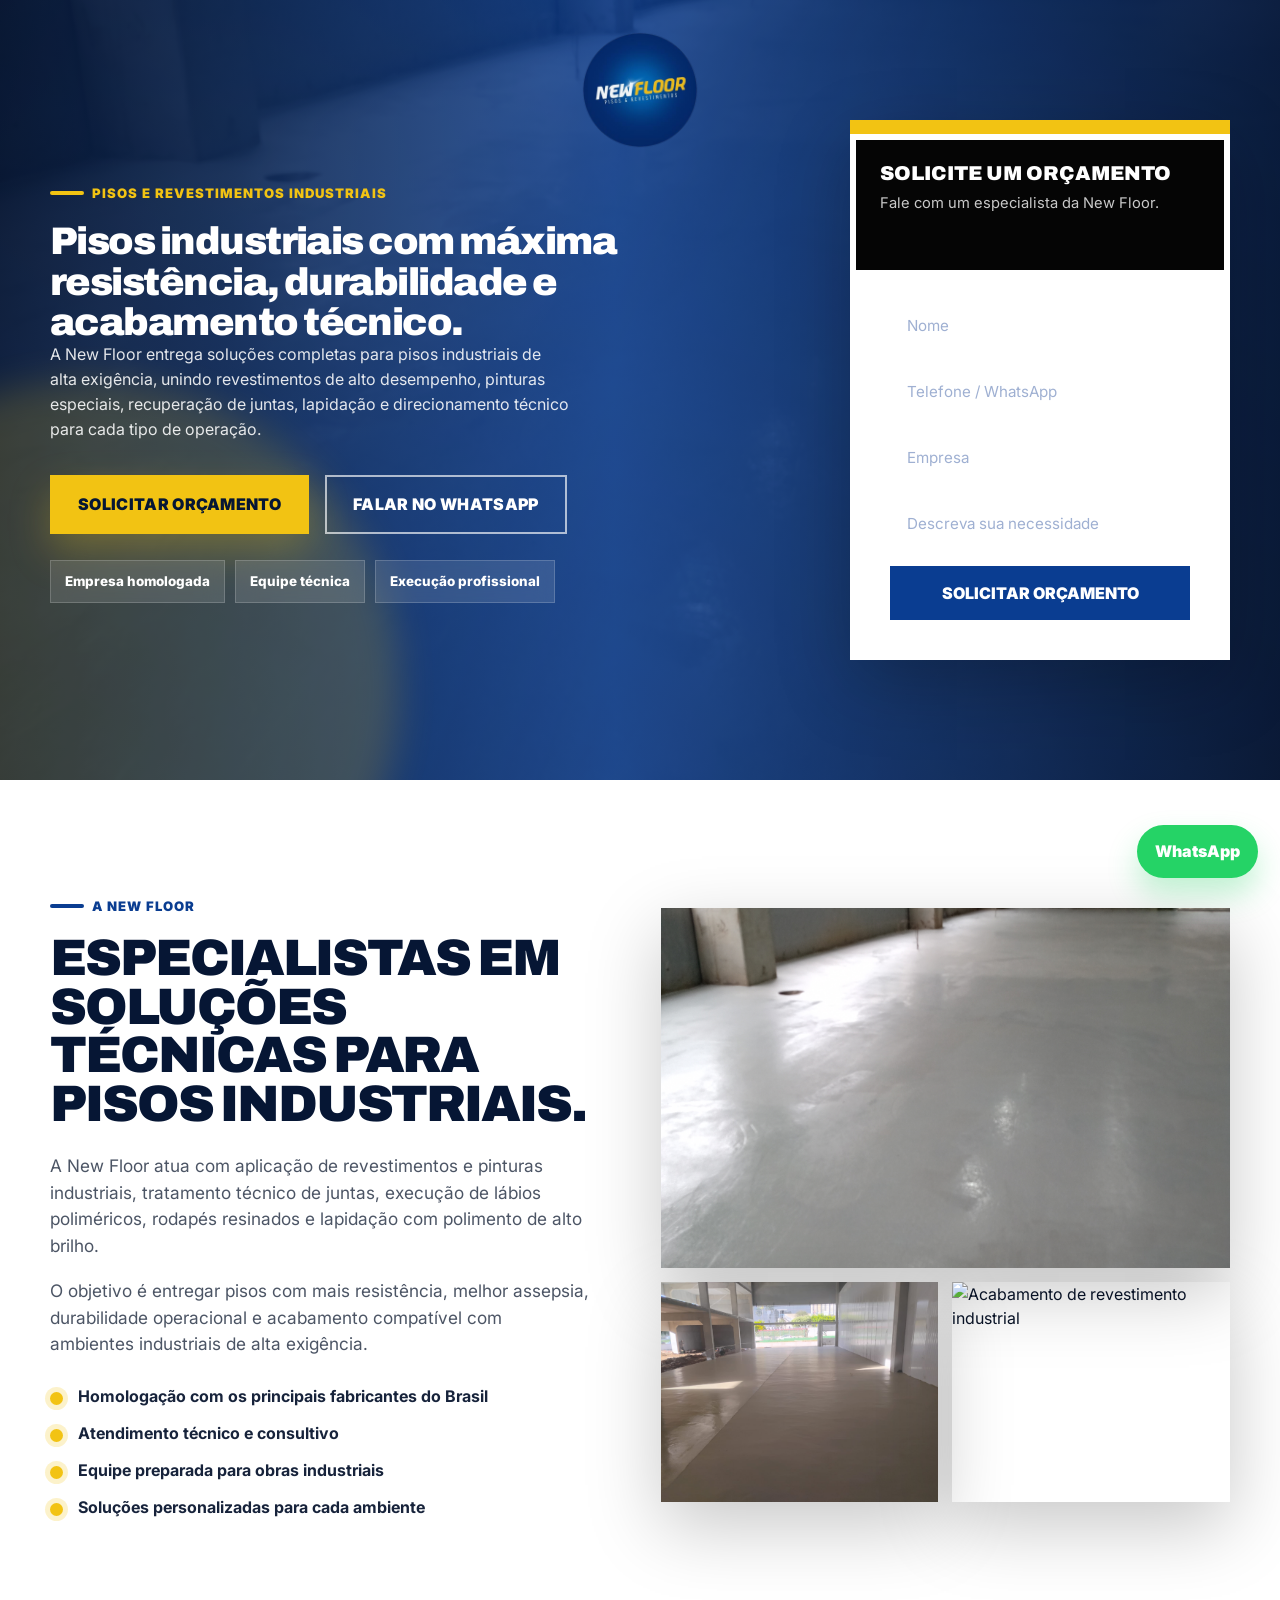
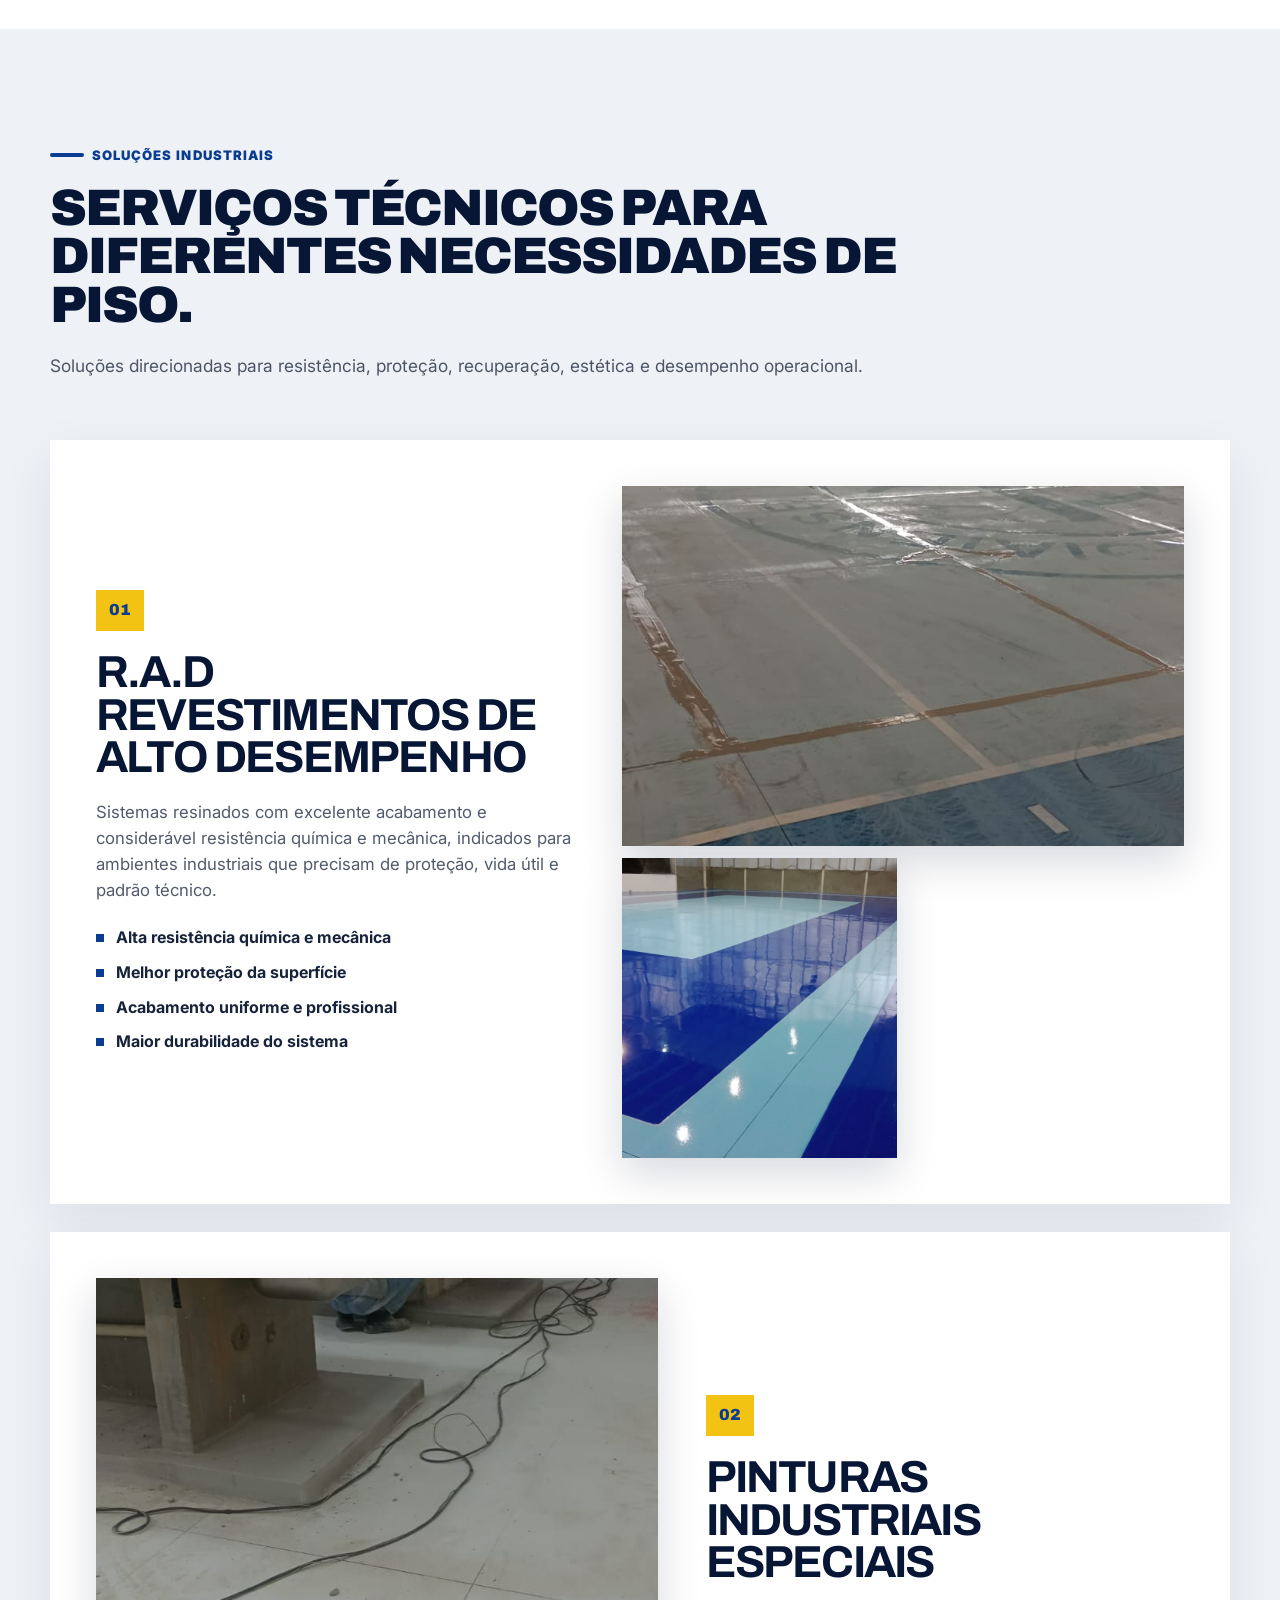
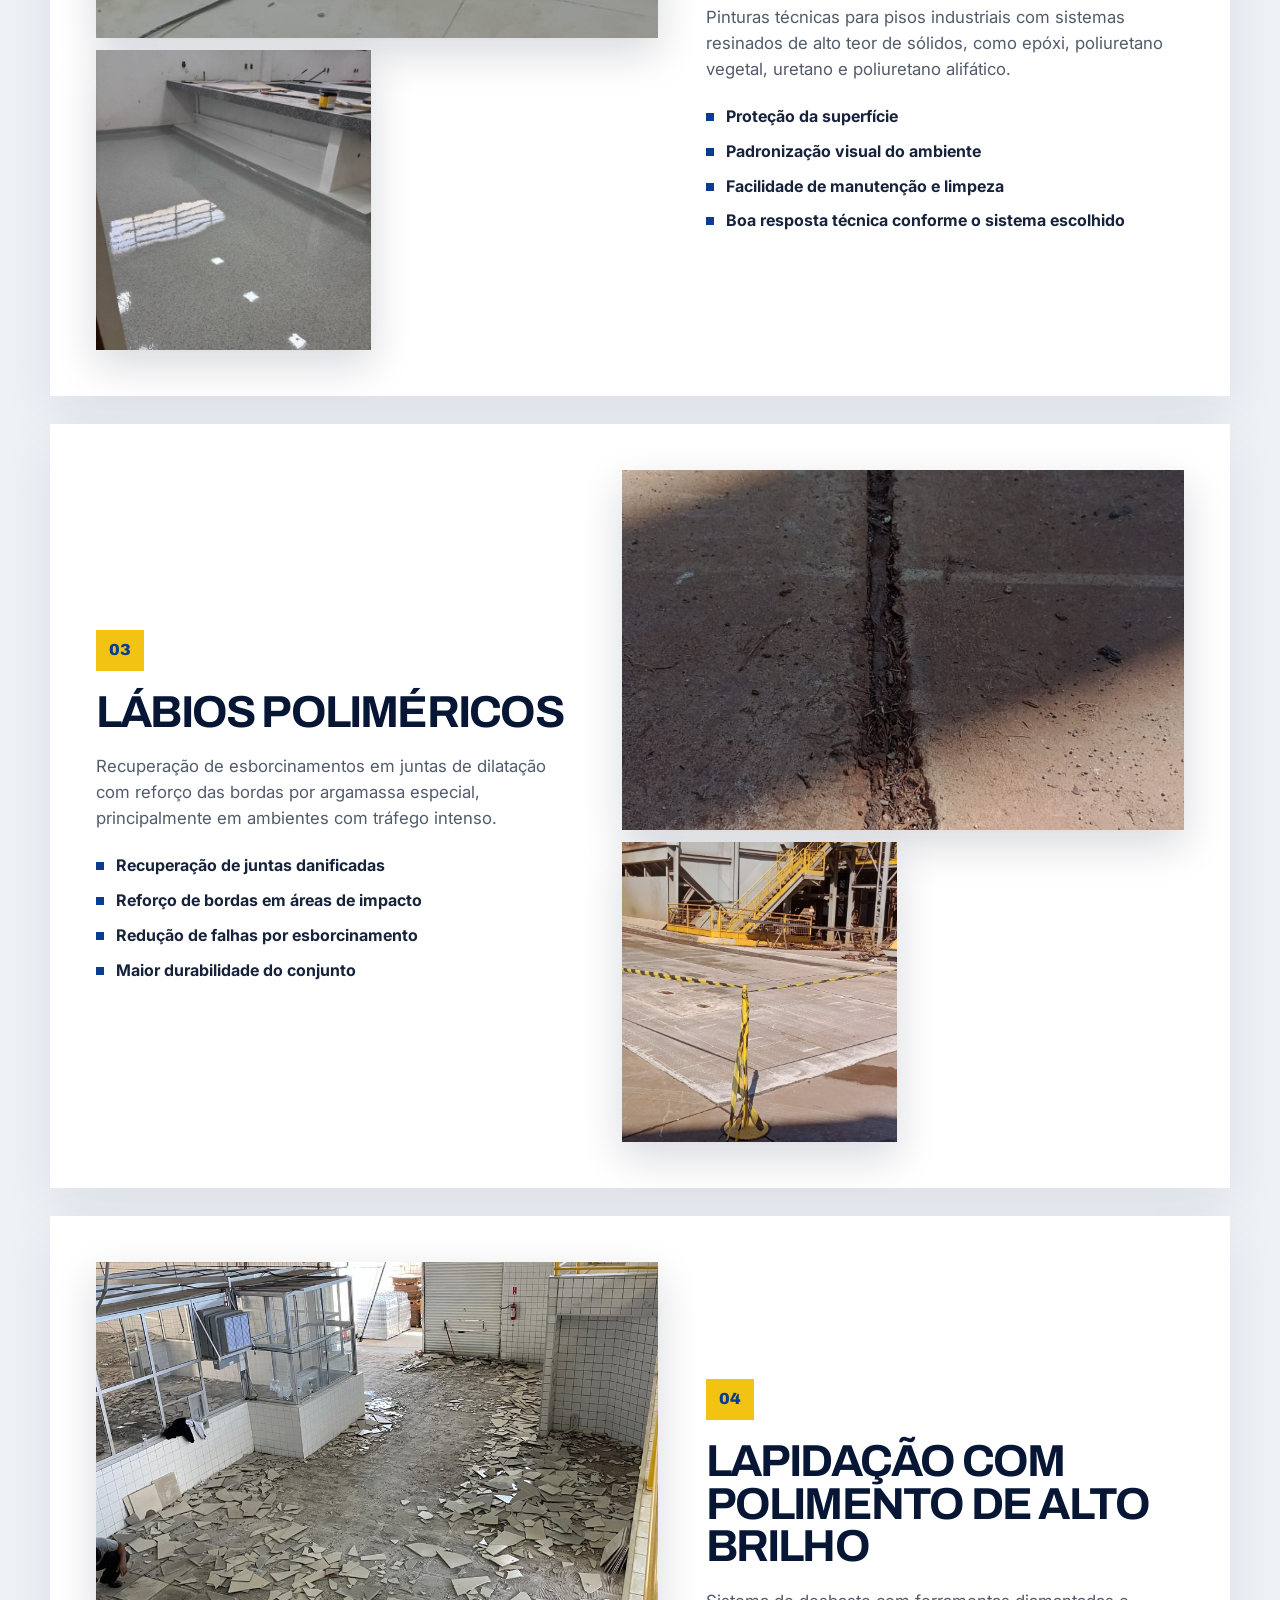
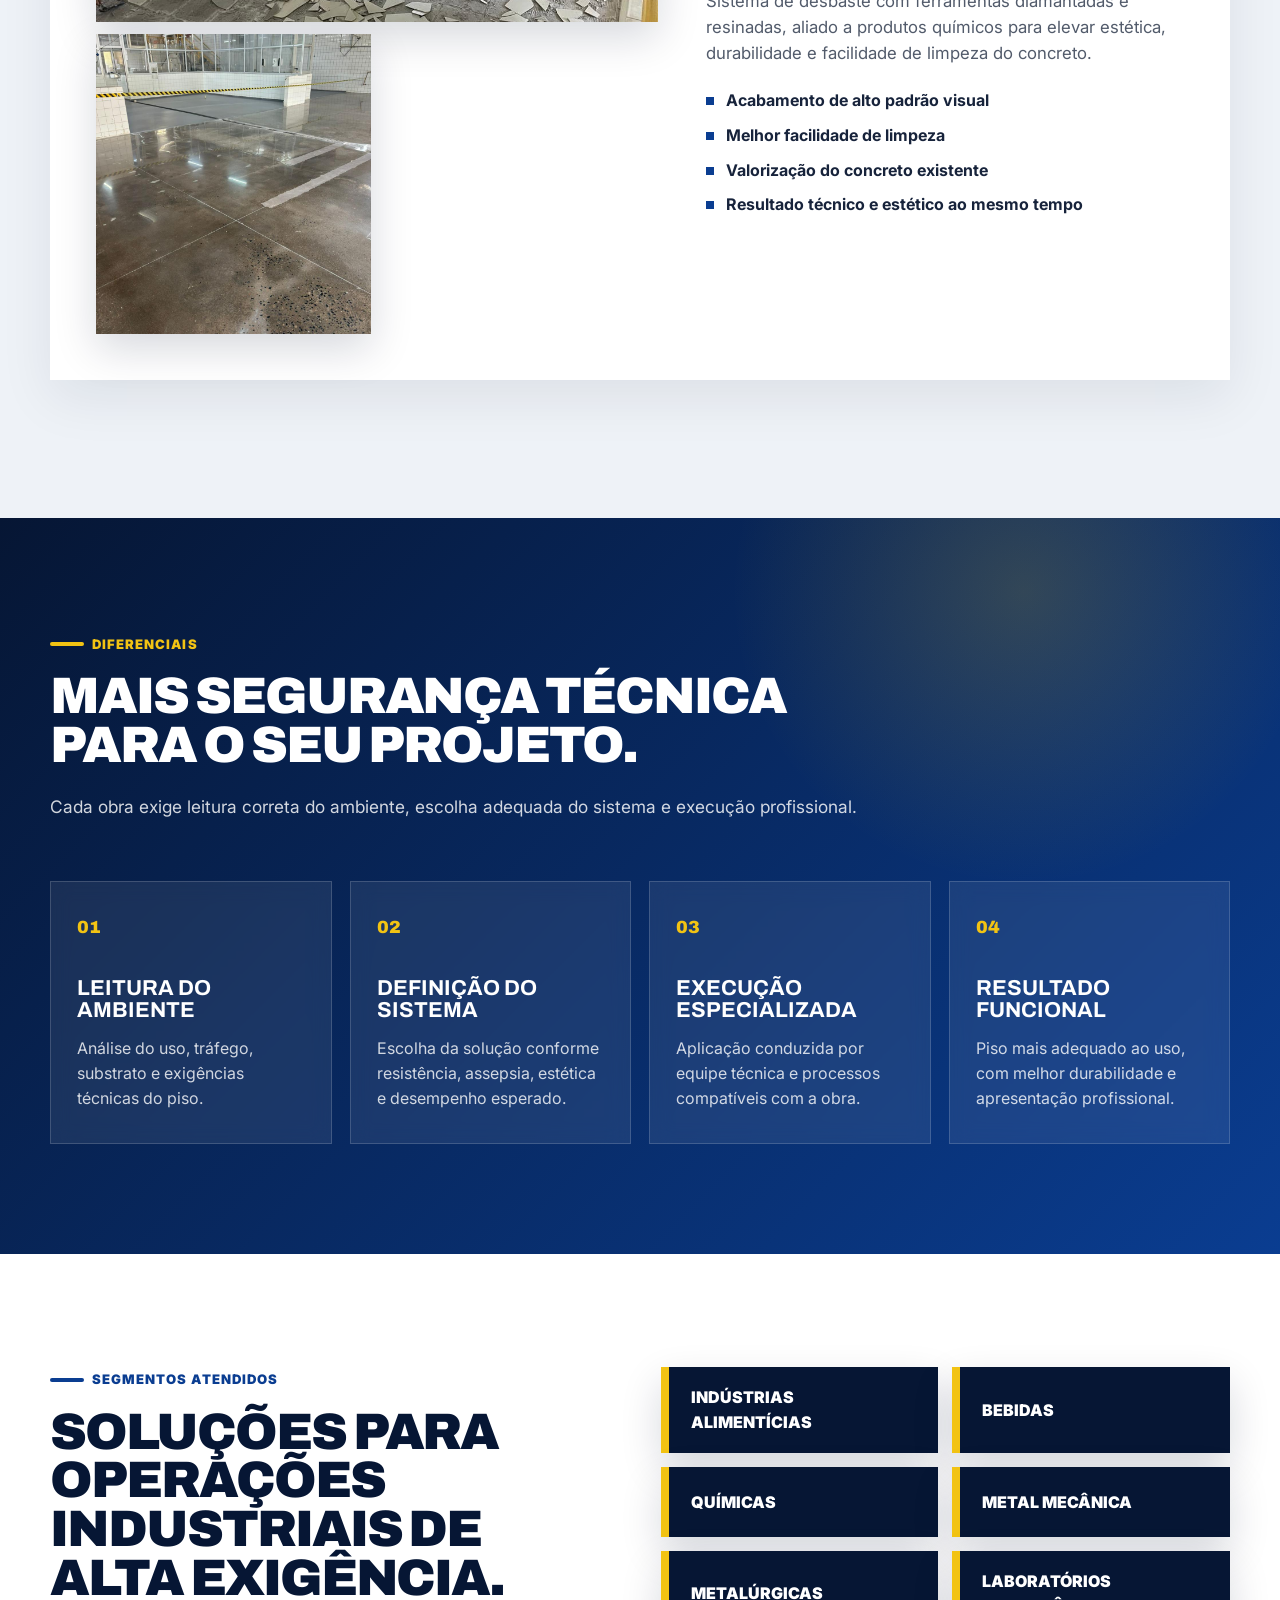
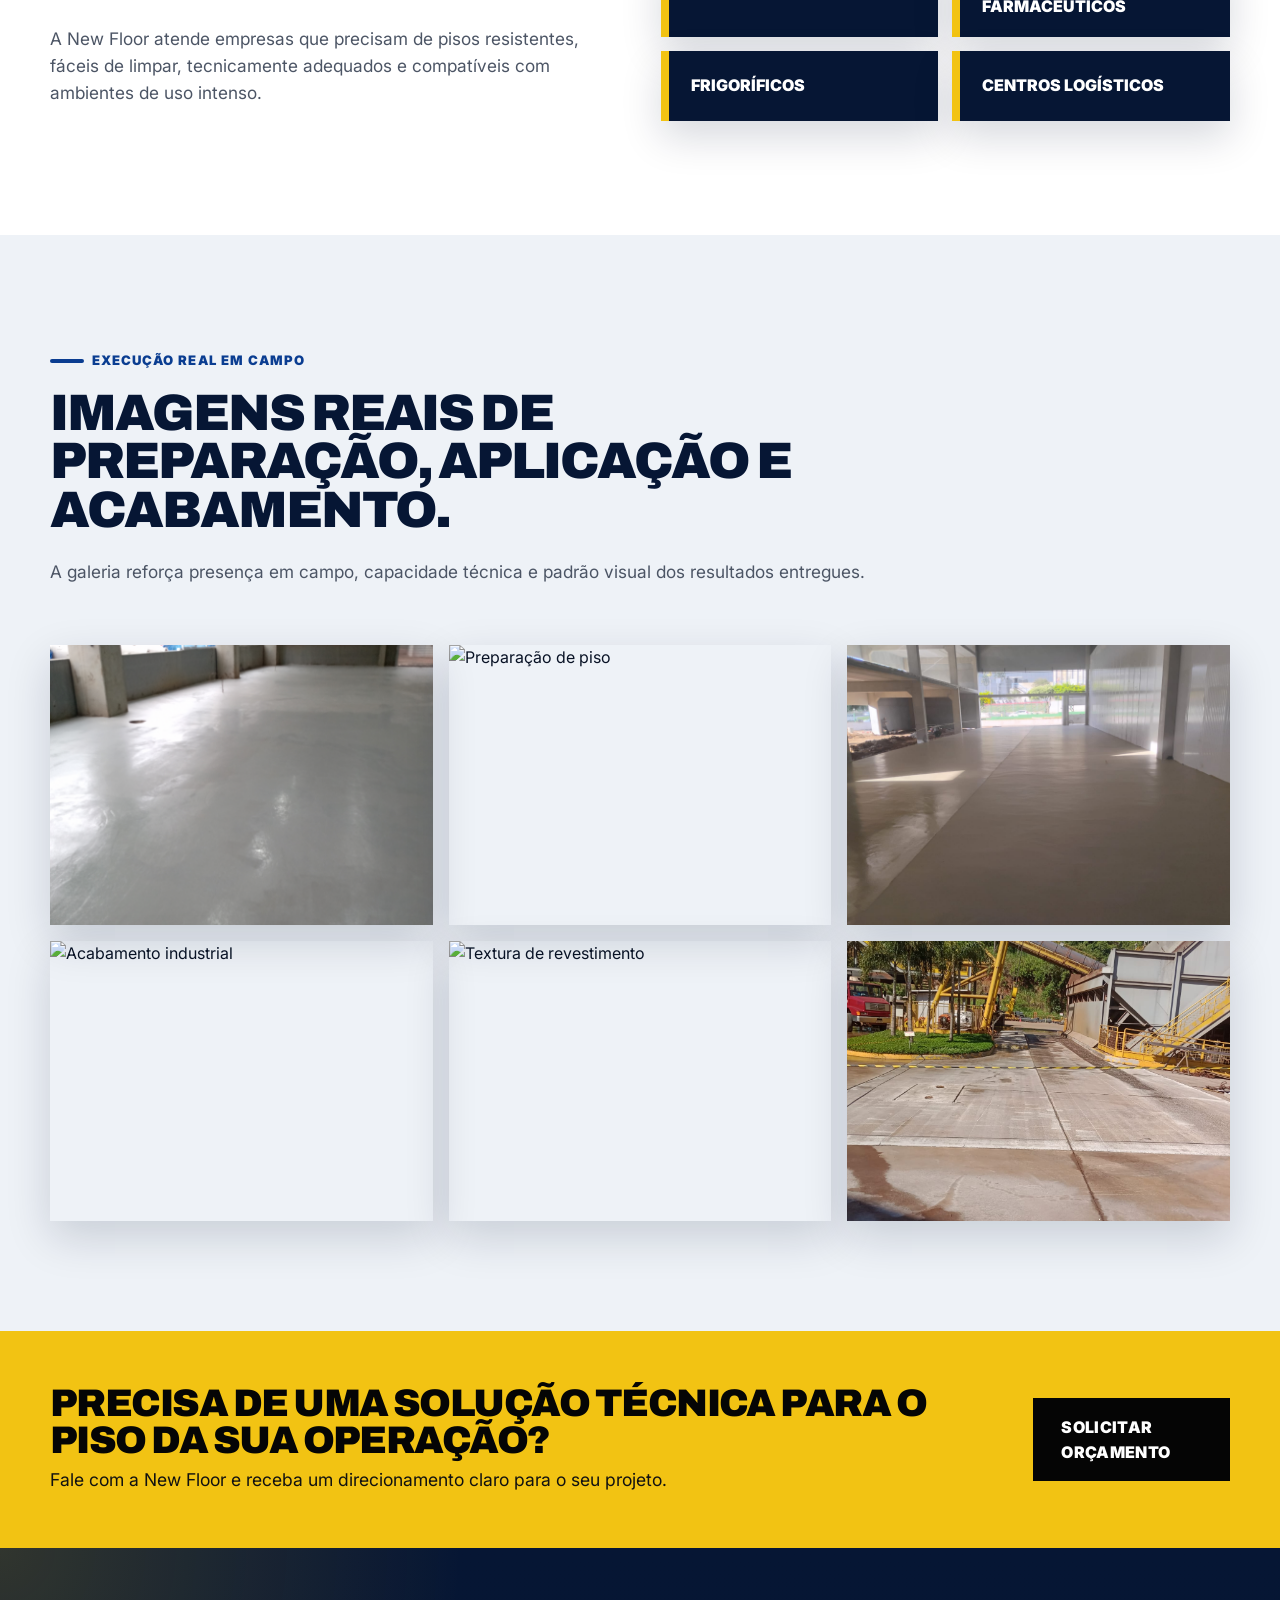
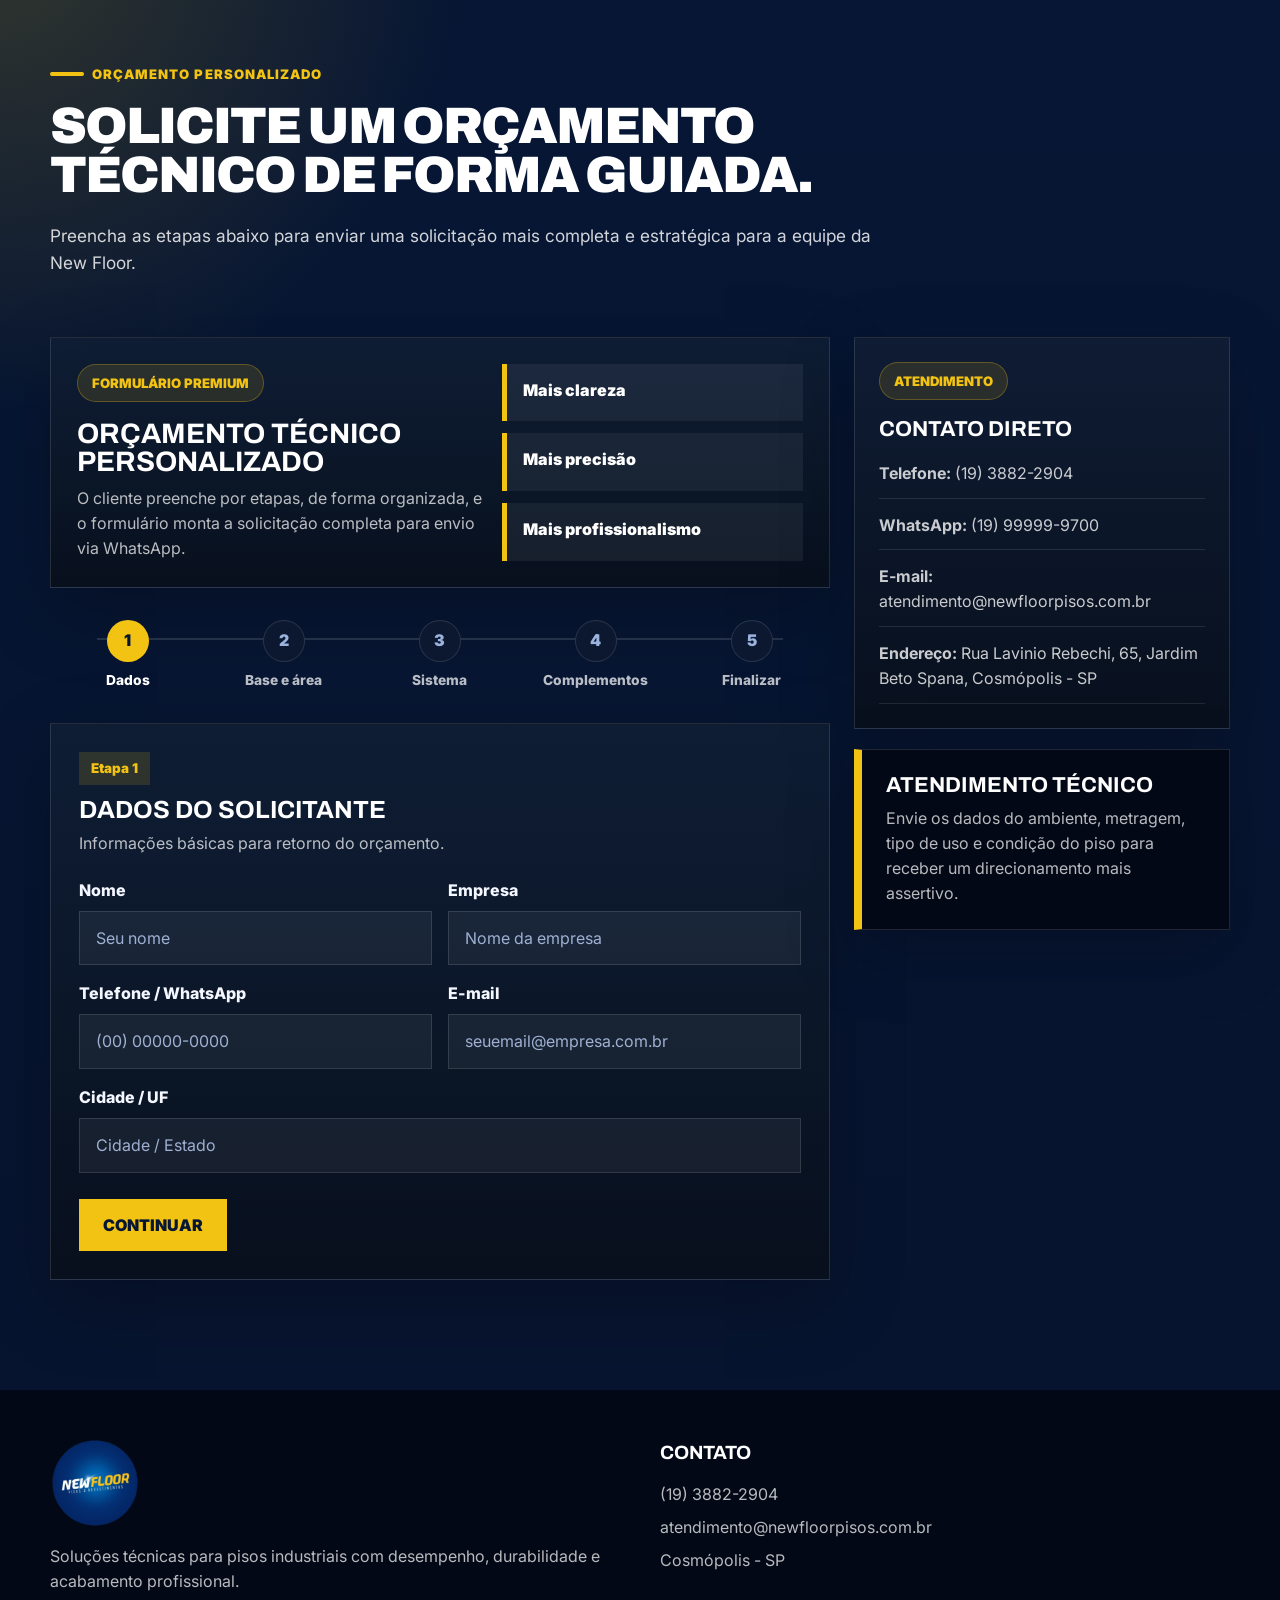
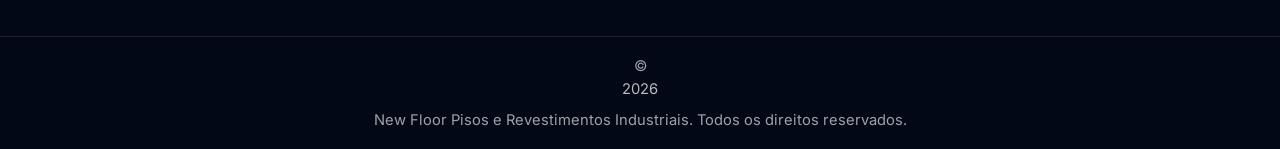
==== commit 388f55a8: "att" ====
--- a/index.html
+++ b/index.html
@@ -20,17 +20,19 @@
 
 <body class="contato-page landing-page">
 
-    <header class="lp-header">
+    <!-- <header class="lp-header">
         <div class="lp-header-logo">
             <img src="assets/logo-newfloor.png" alt="Logo New Floor" />
         </div>
-    </header>
+    </header> -->
 
     <main>
 
         <section class="lp-hero" id="inicio">
             <div class="lp-hero-bg"></div>
-
+            <div class="lp-header-logo">
+                <img src="assets/logo-newfloor.png" alt="Logo New Floor" />
+            </div>
             <div class="container lp-hero-grid">
                 <div class="lp-hero-content reveal">
                     <span class="lp-kicker">PISOS E REVESTIMENTOS INDUSTRIAIS</span>
--- a/css/style.css
+++ b/css/style.css
@@ -74,9 +74,13 @@
 }
 
 .lp-header-logo img {
-    width: 154px;
-    height: auto;
-    margin: 0 auto;
+    position: absolute;
+    top: 30px;
+    left: 50%;
+    transform: translateX(-50%);
+    width: 120px;
+    z-index: 10;
+    opacity: 0.95;
 }
 
 .lp-hero {
@@ -168,16 +172,14 @@
 }
 
 .lp-hero h1 {
-    max-width: 820px;
-    font-size: clamp(3rem, 6vw, 5.9rem);
-    margin-bottom: 28px;
-    text-transform: uppercase;
-    text-shadow: 0 4px 18px rgba(0, 0, 0, 0.28);
+    font-size: clamp(2.2rem, 3vw, 3.5rem);
+    line-height: 1.05;
+    max-width: 640px;
 }
 
 .lp-hero p {
-    max-width: 720px;
-    font-size: 1.2rem;
+    font-size: 1rem;
+    max-width: 520px;
     color: rgba(255, 255, 255, 0.88);
     margin-bottom: 34px;
 }
@@ -250,7 +252,8 @@
 .lp-hero-form {
     background: #fff;
     color: #050505;
-    padding: 34px;
+    padding: 40px;
+    transform: translateY(20px);
     min-height: 520px;
     box-shadow: var(--shadow);
     border-top: 14px solid var(--accent);
@@ -282,8 +285,9 @@
 }
 
 .lp-hero-form input {
+    height: 54px;
+    font-size: 0.95rem;
     width: 100%;
-    height: 48px;
     padding: 0 14px;
     border: 1px solid #d6d6d6;
     background: #f7f7f7;
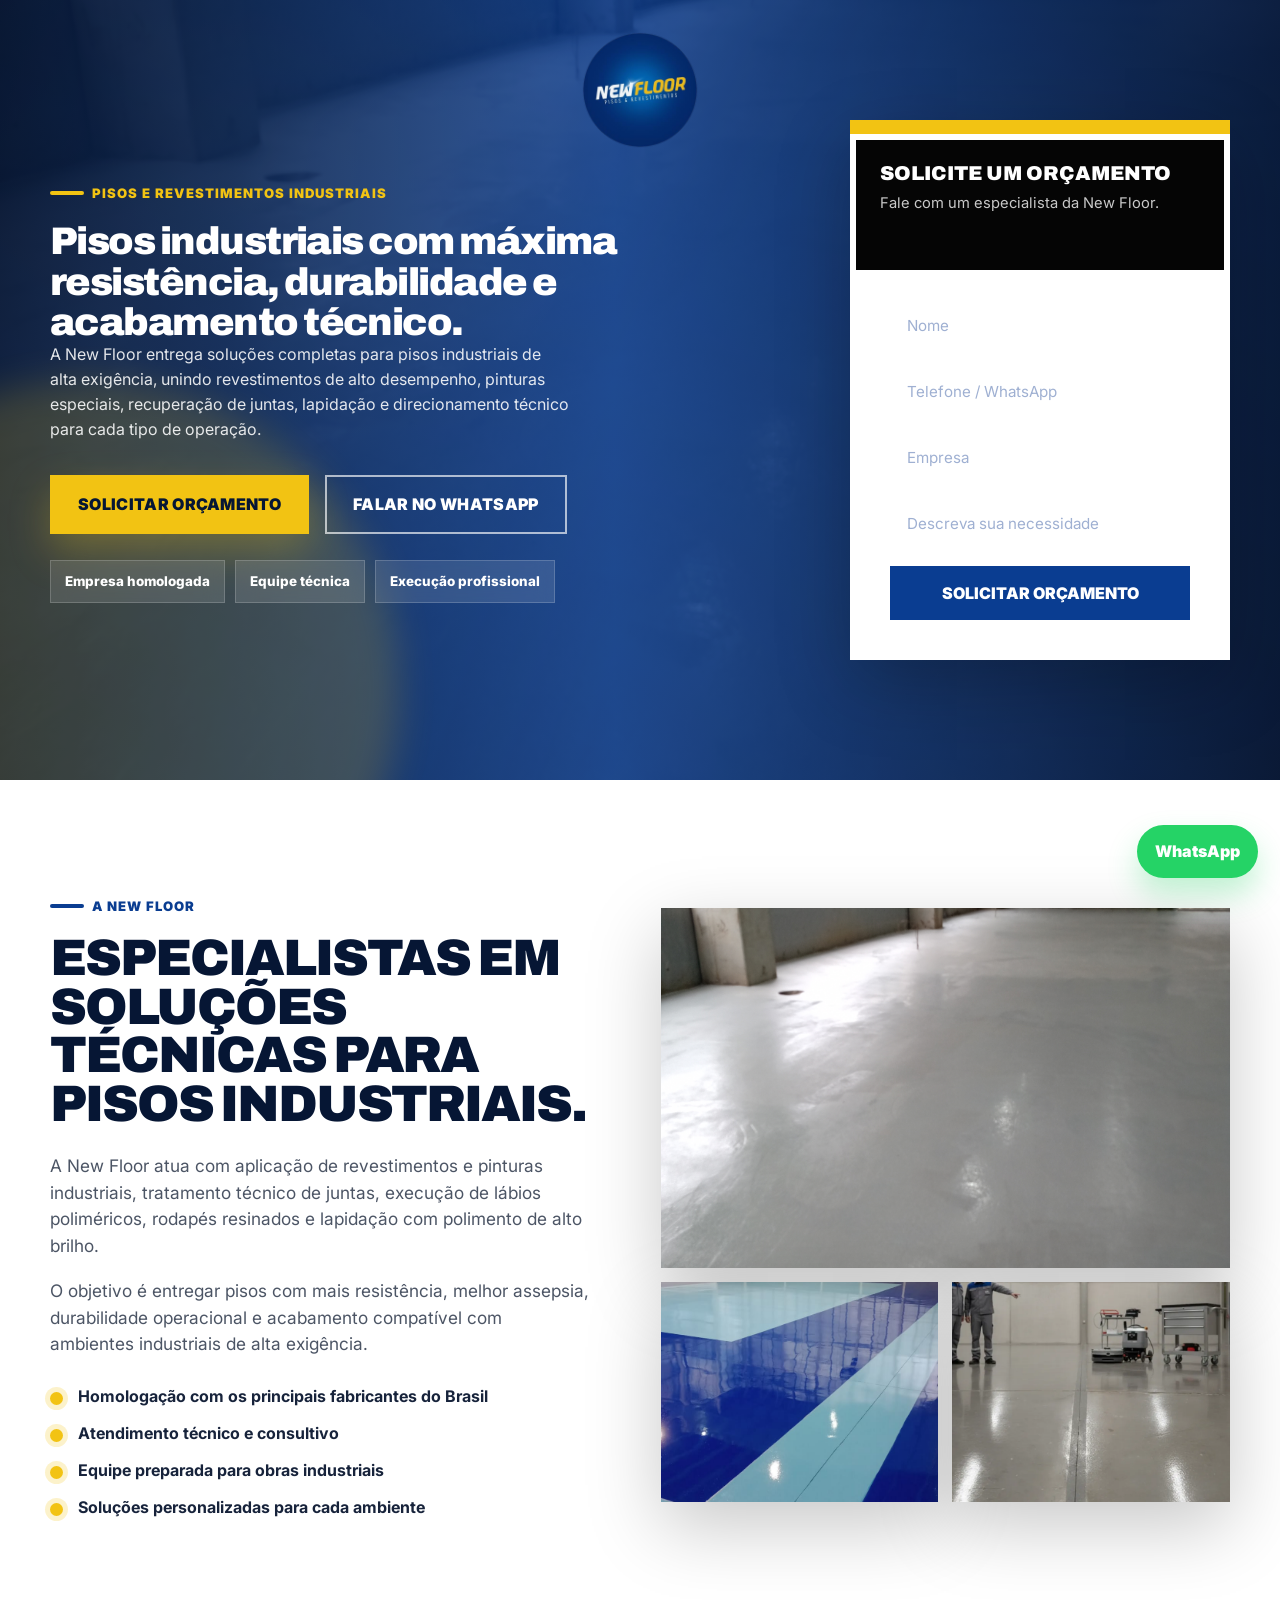
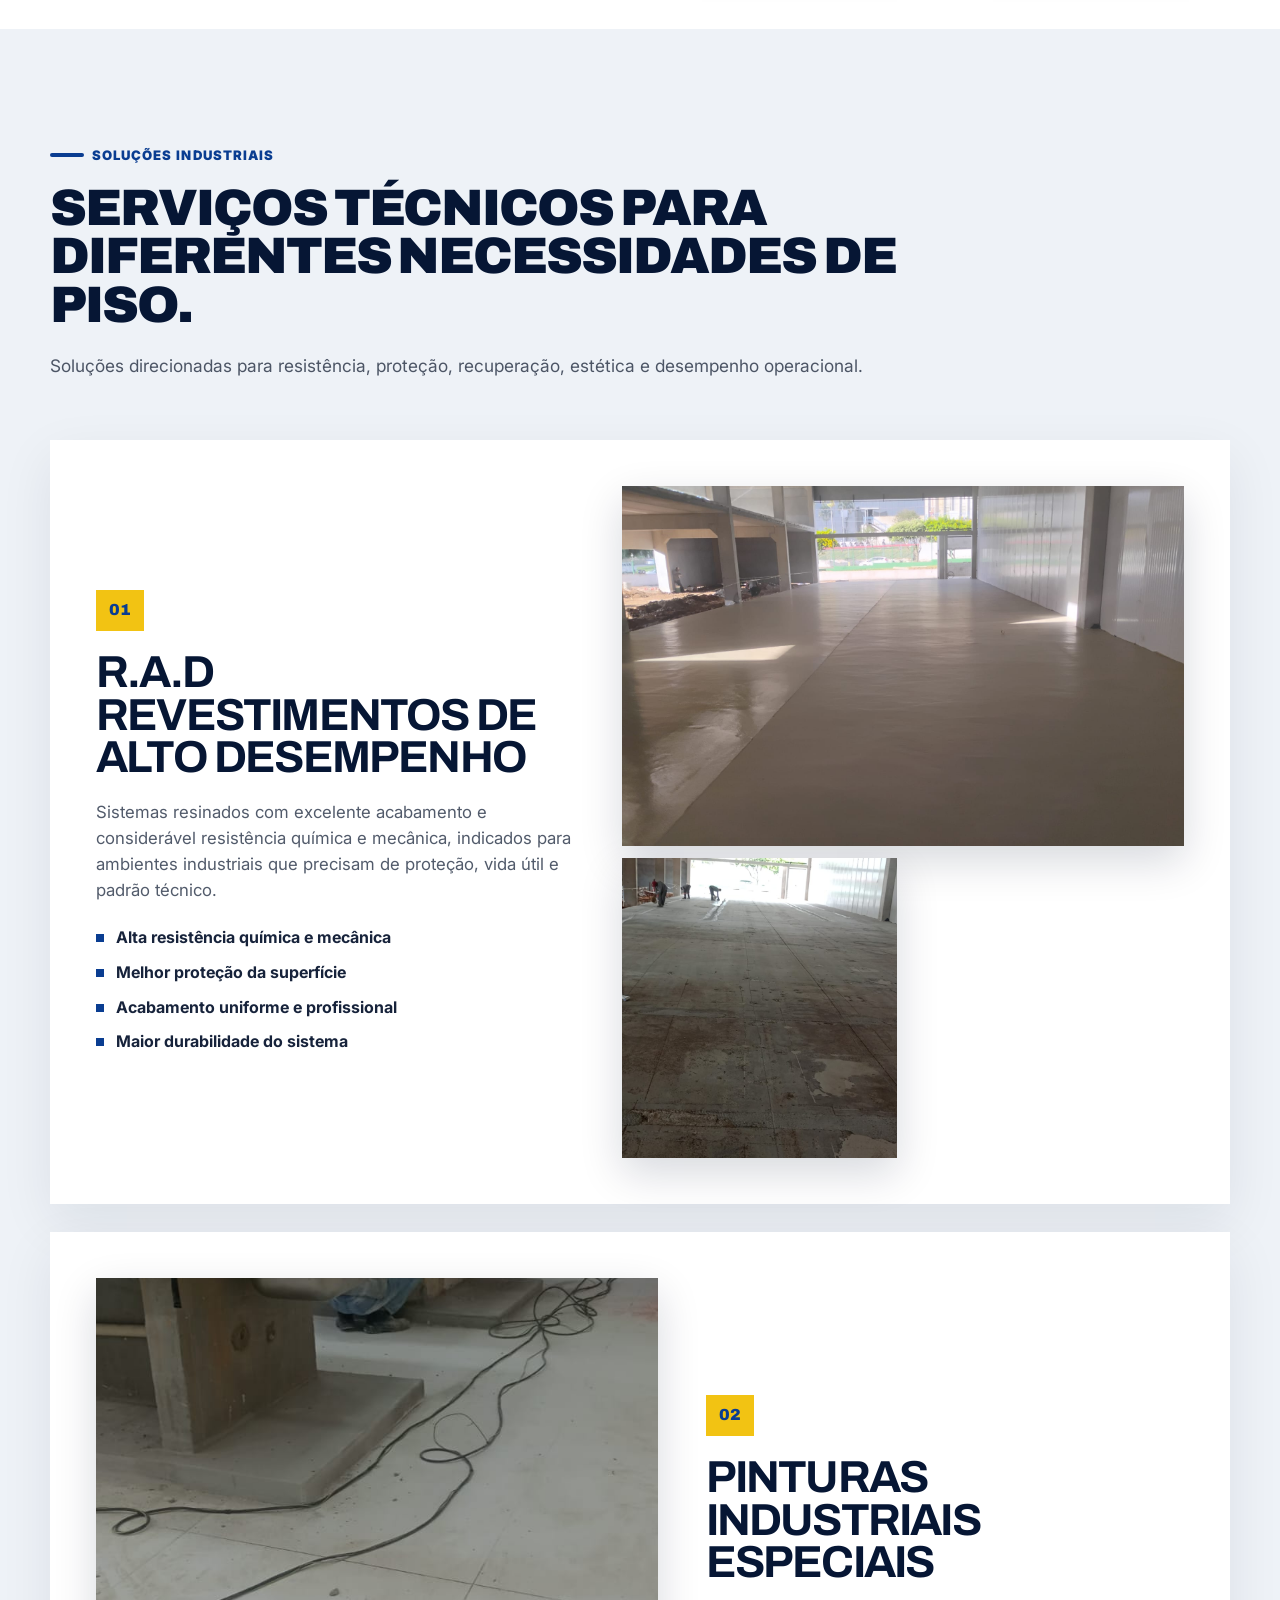
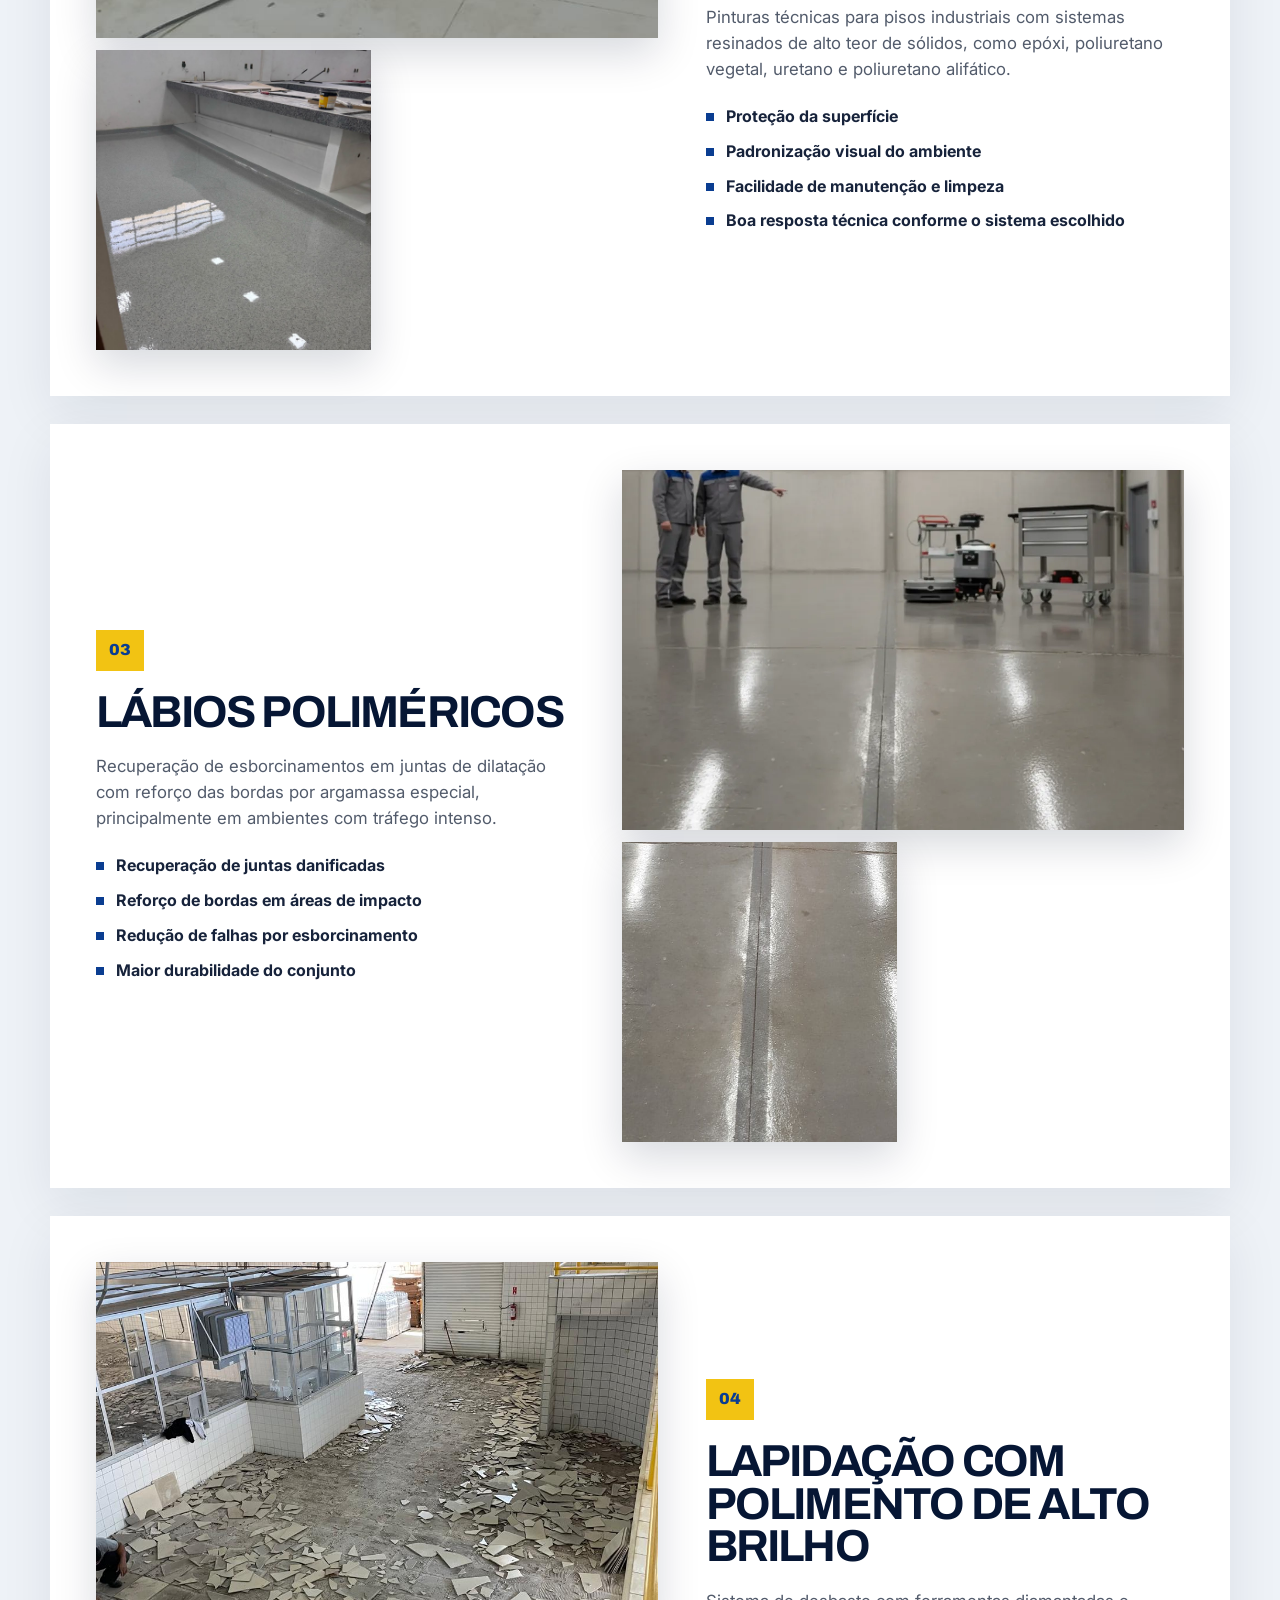
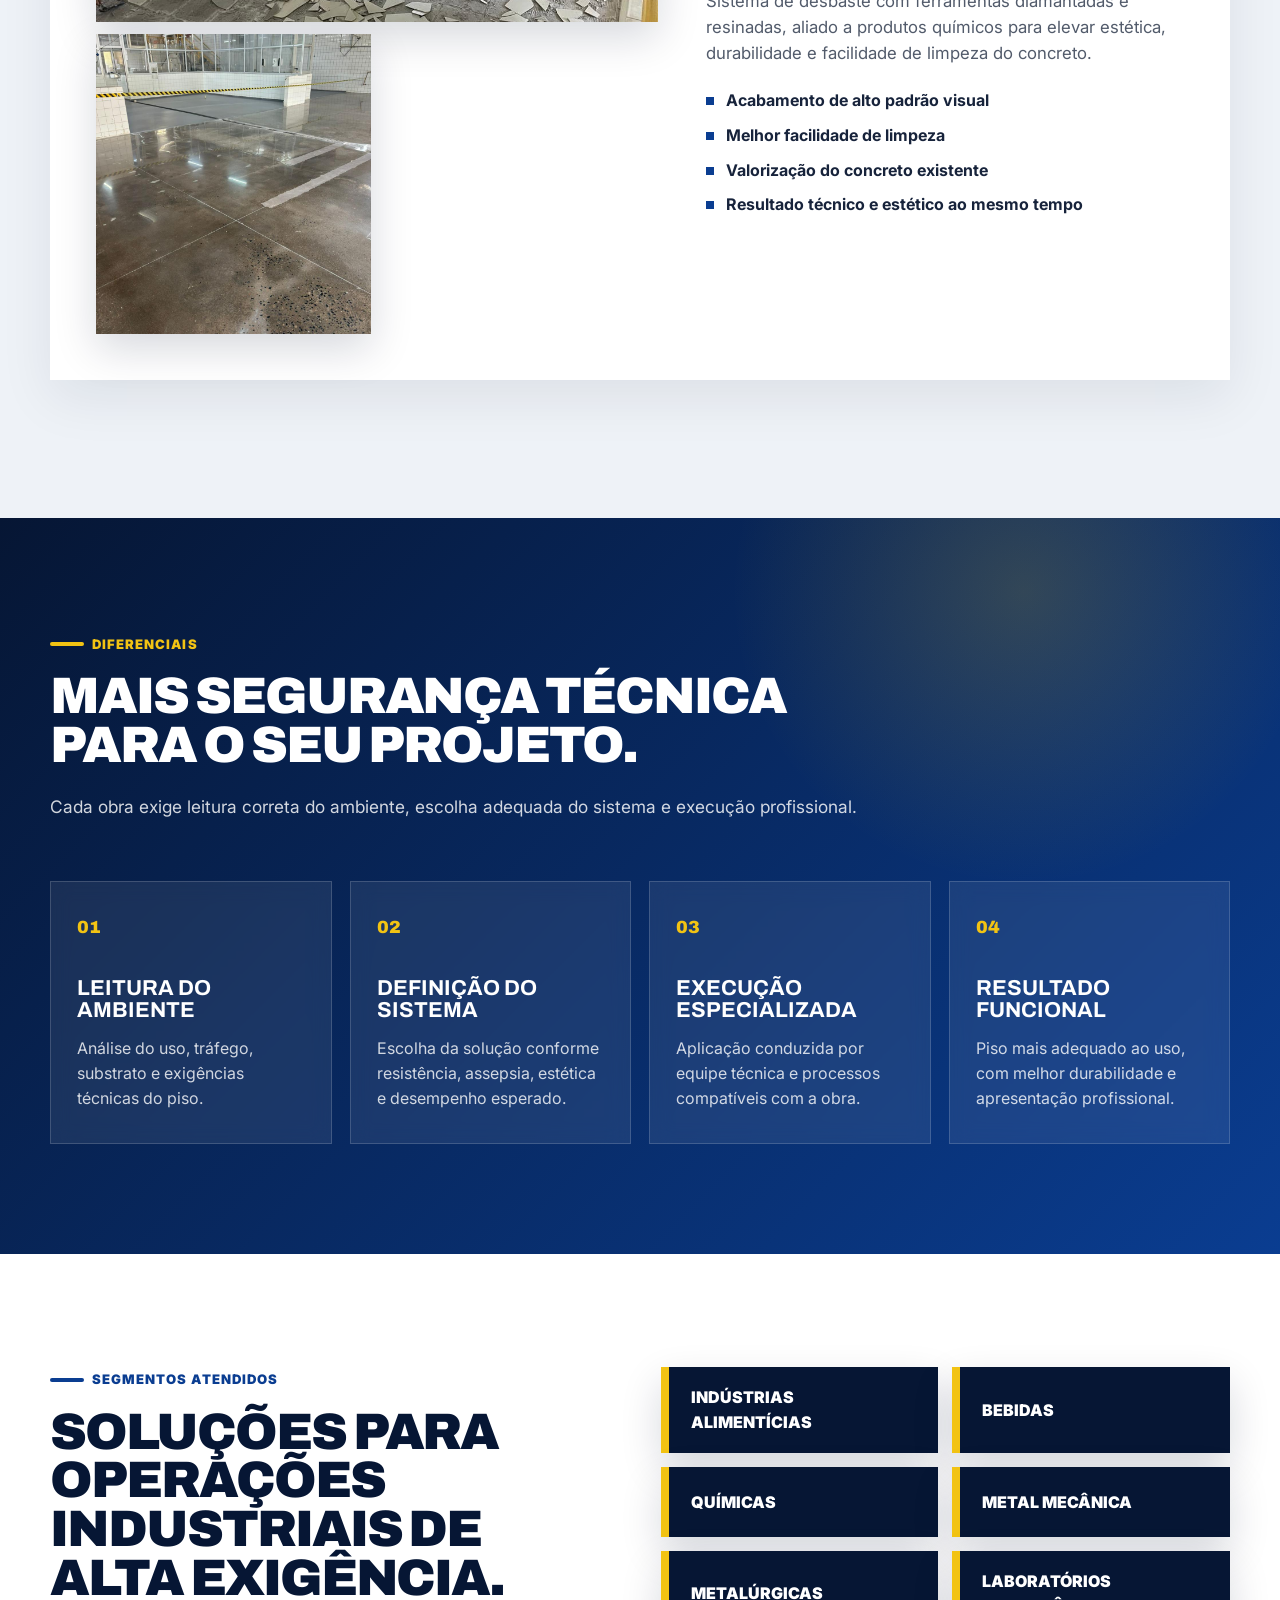
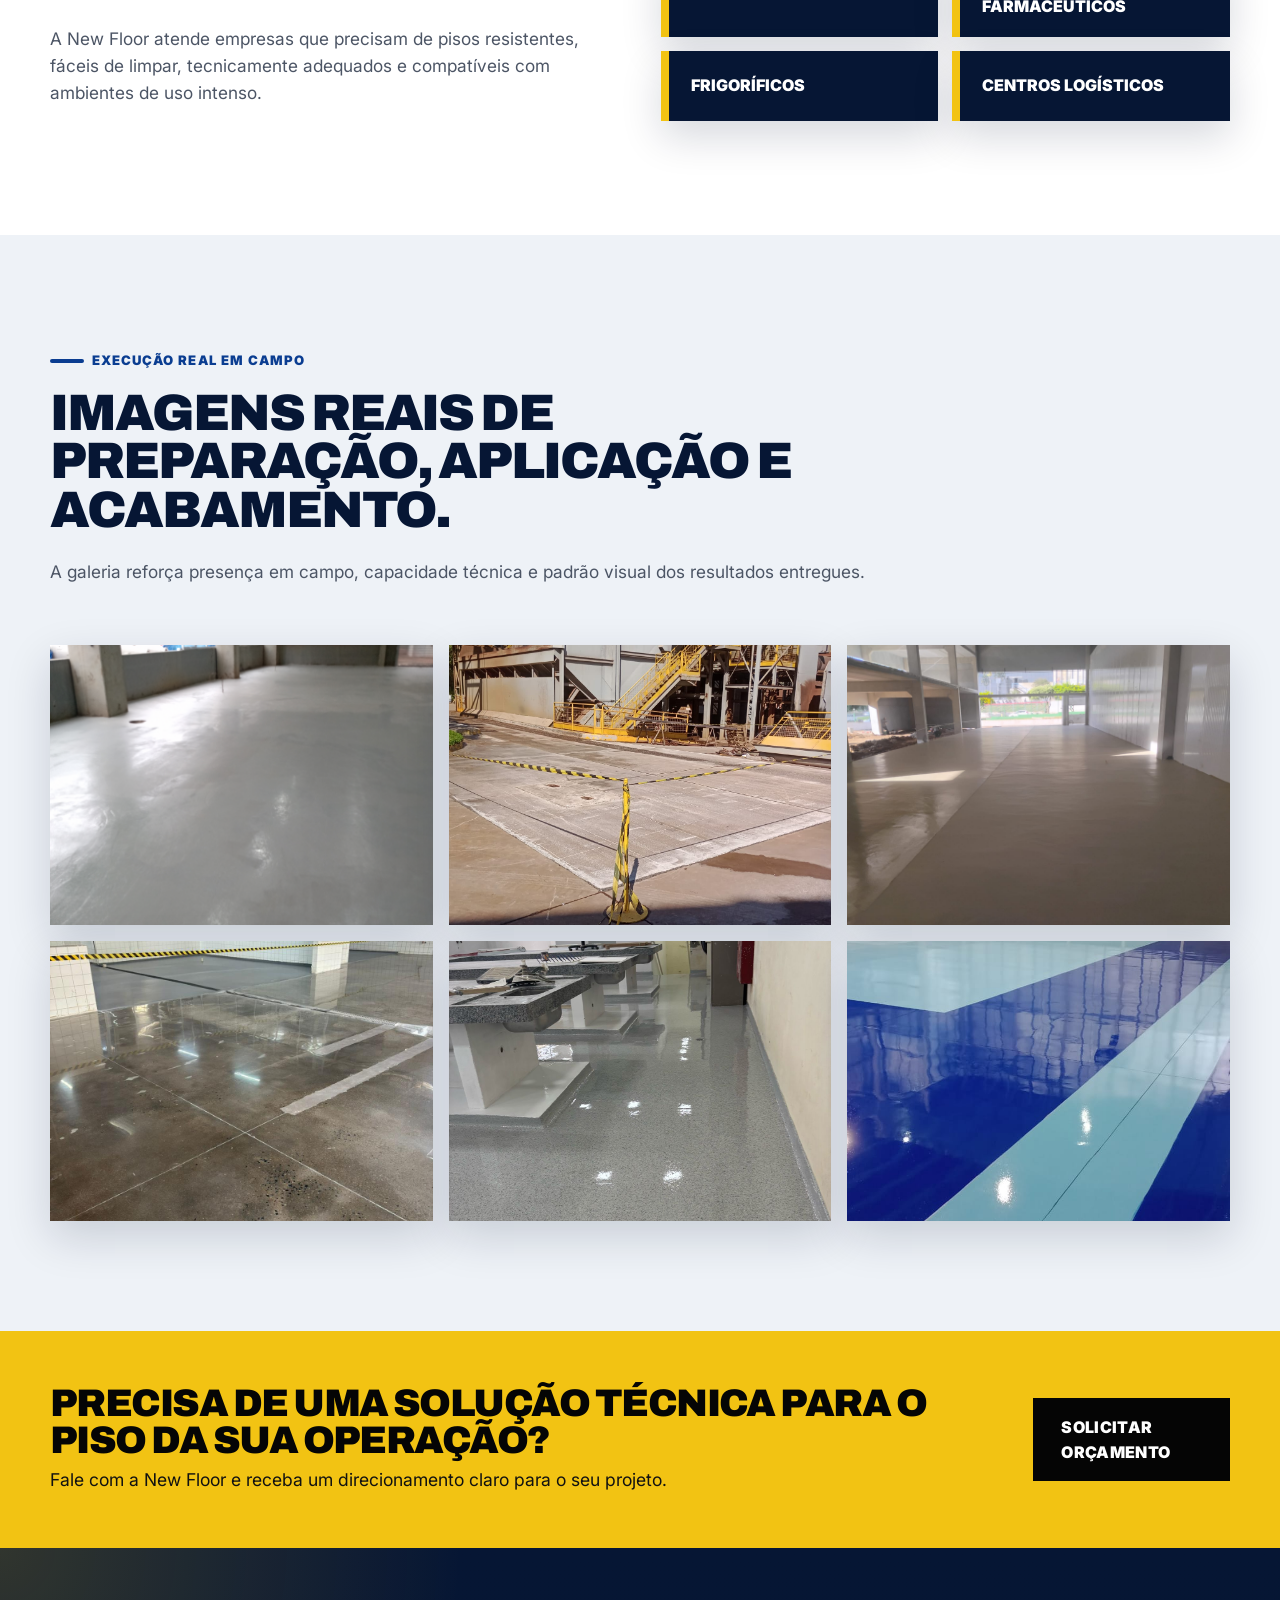
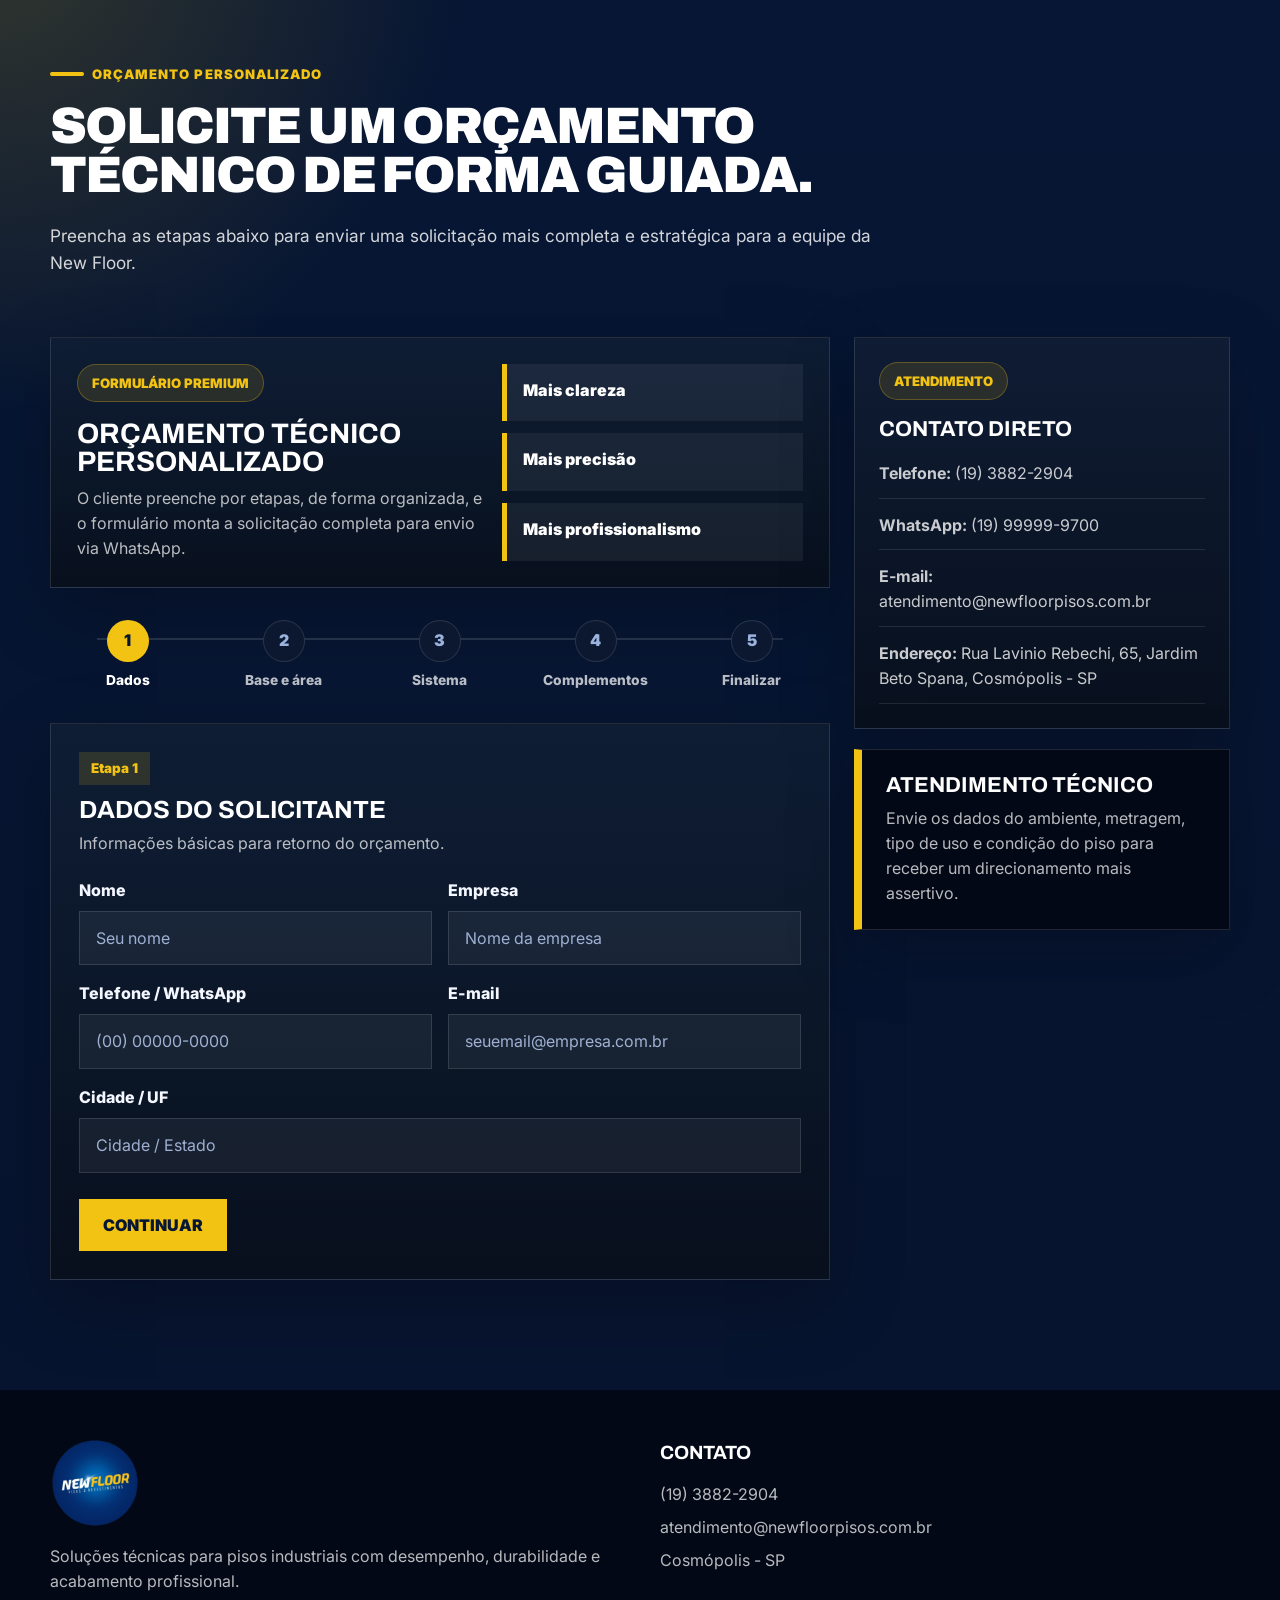
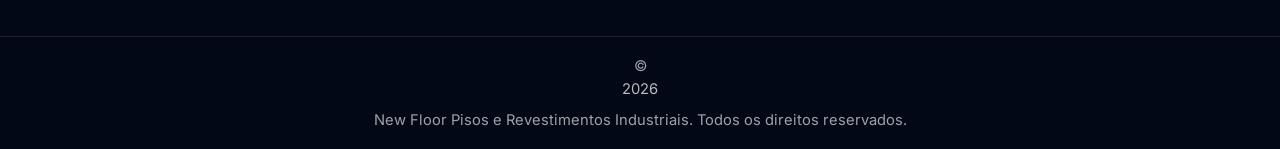
==== commit 7686c182: "att" ====
--- a/index.html
+++ b/index.html
@@ -116,9 +116,9 @@
 
                 <div class="lp-image-mosaic reveal">
                     <img class="lp-img-big" src="assets/obra-02.jpg" alt="Piso industrial New Floor" />
-                    <img src="assets/uretano_autonivelante/WhatsApp Image 2026-04-20 at 09.58.01 (3).jpeg"
+                    <img src="assets/uretano_autonivelante/AUTONIVELANTE/WhatsApp Image 2026-04-20 at 10.17.50 (3).jpeg"
                         alt="Aplicação de piso industrial" />
-                    <img src="assets/uretano_autonivelante/AUTONIVELANTE/WhatsApp Image 2026-04-20 at 10.14.41.jpeg"
+                    <img src="assets/uretano_autonivelante/LABIOS POLIMERICOS/labio-polimerico-14.webp"
                         alt="Acabamento de revestimento industrial" />
                 </div>
             </div>
@@ -153,9 +153,9 @@
                     </div>
 
                     <div class="lp-service-gallery">
-                        <img src="assets/uretano_autonivelante/AUTONIVELANTE/WhatsApp Image 2026-04-20 at 10.17.44 (4).jpeg"
+                        <img src="assets/uretano_autonivelante/WhatsApp Image 2026-04-20 at 09.58.01 (3).jpeg"
                             alt="Revestimento de alto desempenho" />
-                        <img src="assets/uretano_autonivelante/AUTONIVELANTE/WhatsApp Image 2026-04-20 at 10.17.50 (3).jpeg"
+                        <img src="assets/uretano_autonivelante/WhatsApp Image 2026-04-20 at 09.58.01.jpeg"
                             alt="Aplicação R.A.D" />
                     </div>
                 </div>
@@ -203,9 +203,9 @@
                     </div>
 
                     <div class="lp-service-gallery">
-                        <img src="assets/labios polimericos/WhatsApp Image 2026-04-20 at 10.01.32.jpeg"
+                        <img src="assets/uretano_autonivelante/LABIOS POLIMERICOS/labio-polimerico-14.webp"
                             alt="Lábios poliméricos" />
-                        <img src="assets/labios polimericos/WhatsApp Image 2026-04-20 at 10.01.35.jpeg"
+                        <img src="assets/uretano_autonivelante/LABIOS POLIMERICOS/labiopolimeros001.png"
                             alt="Recuperação de juntas" />
                     </div>
                 </div>
@@ -314,15 +314,15 @@
 
                 <div class="lp-works-grid reveal">
                     <img src="assets/obra-02.jpg" alt="Obra New Floor" />
-                    <img src="assets/primeer_aplicado/pintura epoxi pintura epu/WhatsApp Image 2026-04-20 at 10.17.50 (3).jpeg"
+                    <img src="assets/labios polimericos/WhatsApp Image 2026-04-20 at 10.01.35.jpeg"
                         alt="Preparação de piso" />
                     <img src="assets/uretano_autonivelante/WhatsApp Image 2026-04-20 at 09.58.01 (3).jpeg"
                         alt="Execução de piso industrial" />
-                    <img src="assets/uretano_autonivelante/AUTONIVELANTE/WhatsApp Image 2026-04-20 at 10.11.45 (4).jpeg"
+                    <img src="assets/lapidacao_autobrilho/WhatsApp Image 2026-04-20 at 10.37.52 (3).jpeg"
                         alt="Acabamento industrial" />
-                    <img src="assets/uretano_autonivelante/AUTONIVELANTE/WhatsApp Image 2026-04-20 at 10.14.41.jpeg"
+                    <img src="assets/Sistema Pintura Flake/WhatsApp Image 2026-04-20 at 10.24.16 (3).jpeg"
                         alt="Textura de revestimento" />
-                    <img src="assets/uretano_autonivelante/LABIOS POLIMERICOS/WhatsApp Image 2026-04-20 at 10.01.35.jpeg"
+                    <img src="assets/uretano_autonivelante/AUTONIVELANTE/WhatsApp Image 2026-04-20 at 10.17.50 (3).jpeg"
                         alt="Resultado final" />
                 </div>
             </div>
--- a/css/style.css
+++ b/css/style.css
@@ -1357,4 +1357,20 @@
         bottom: 14px;
         padding: 13px 16px;
     }
+}
+
+@media (max-width: 680px) {
+    .lp-header-logo img {
+        position: relative;   /* TIRA O ABSOLUTE */
+        top: 0;
+        left: 0;
+        transform: none;
+
+        margin: 0 auto 20px auto;
+        width: 90px;
+    }
+
+    .lp-hero-content {
+        text-align: left;
+    }
 }
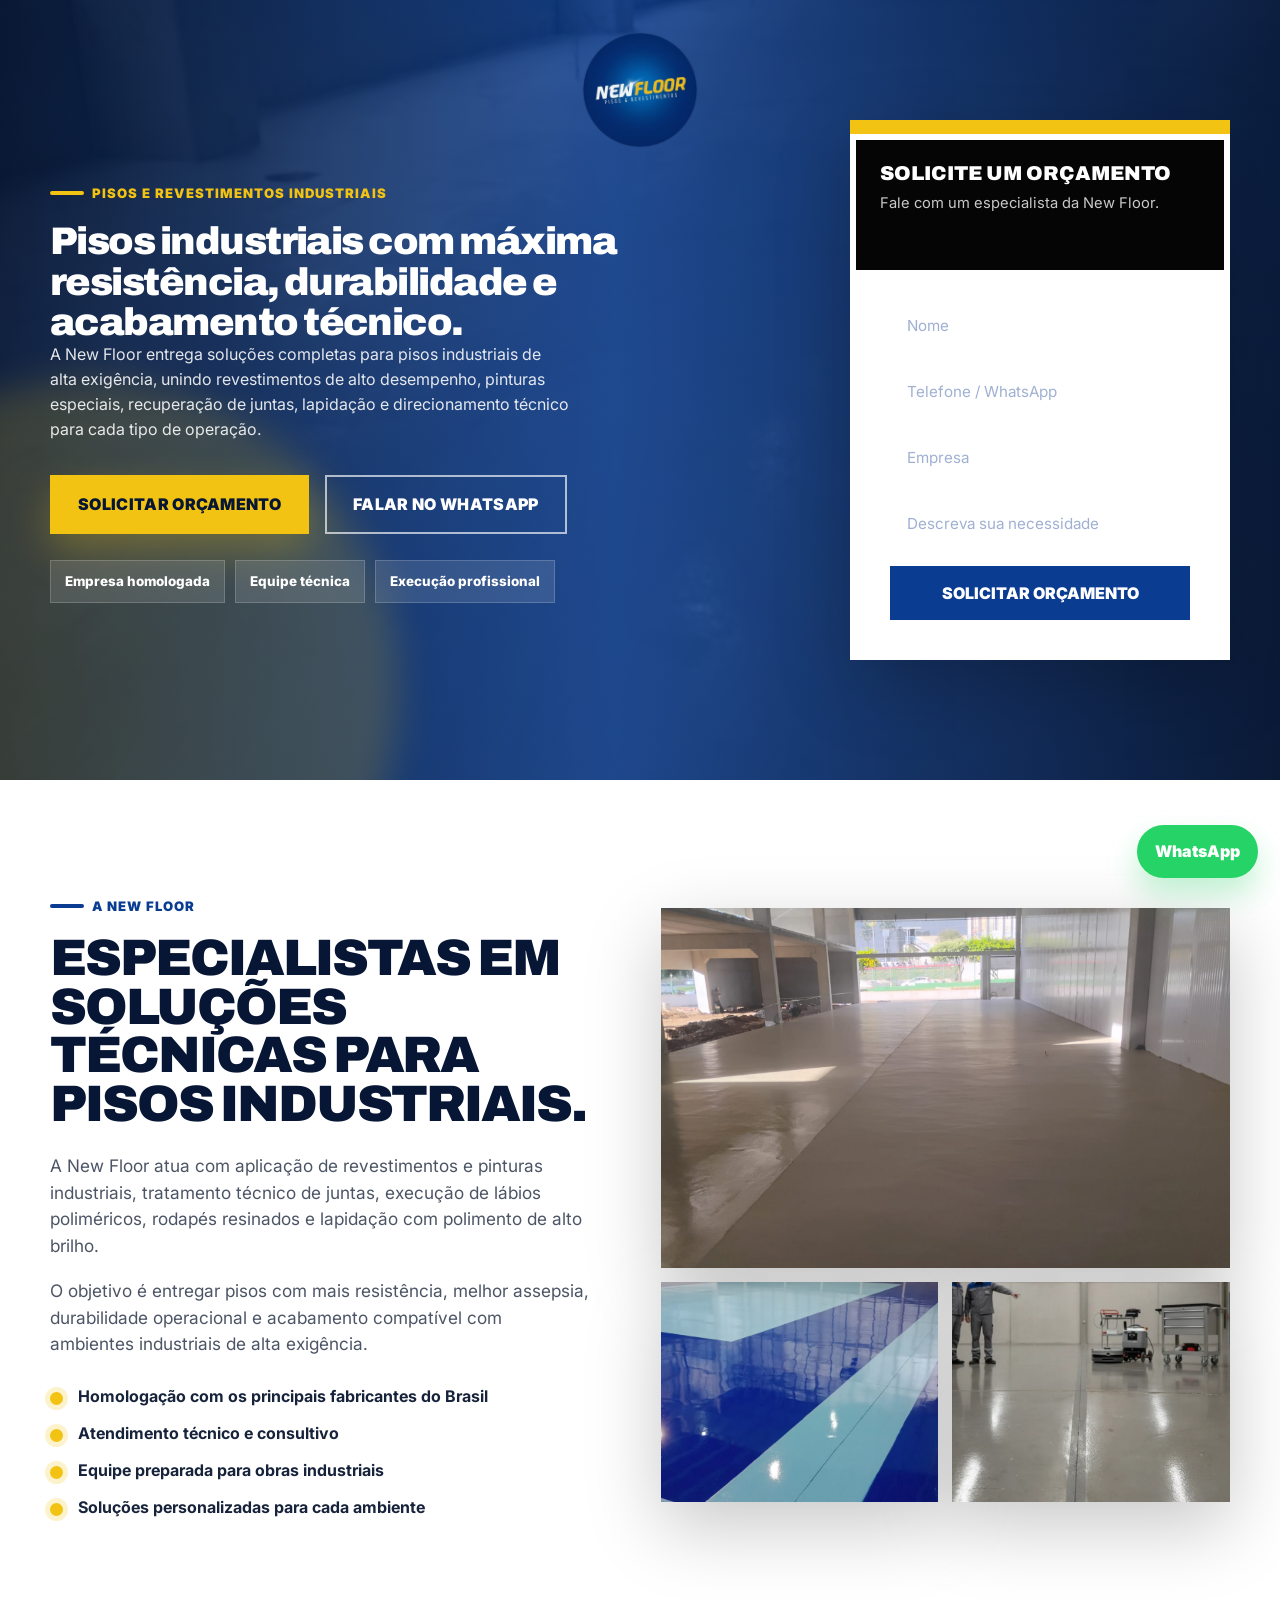
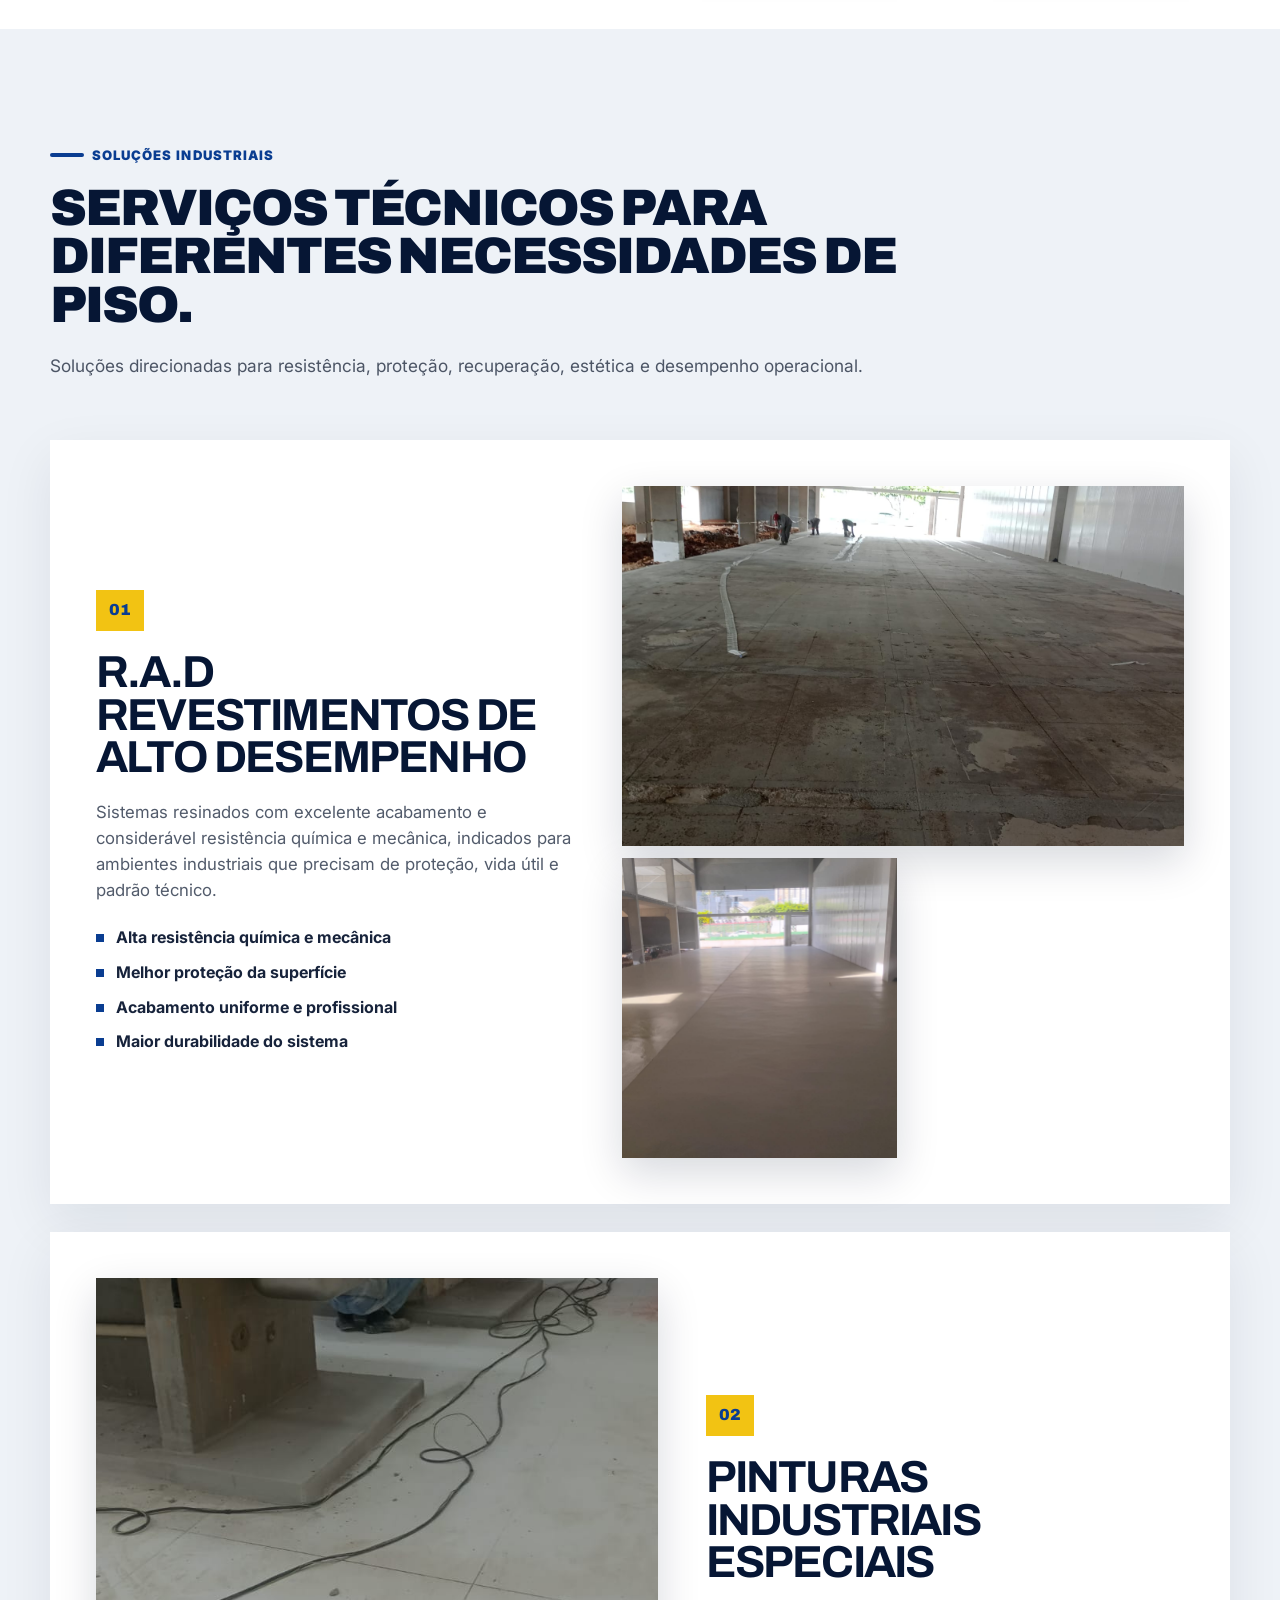
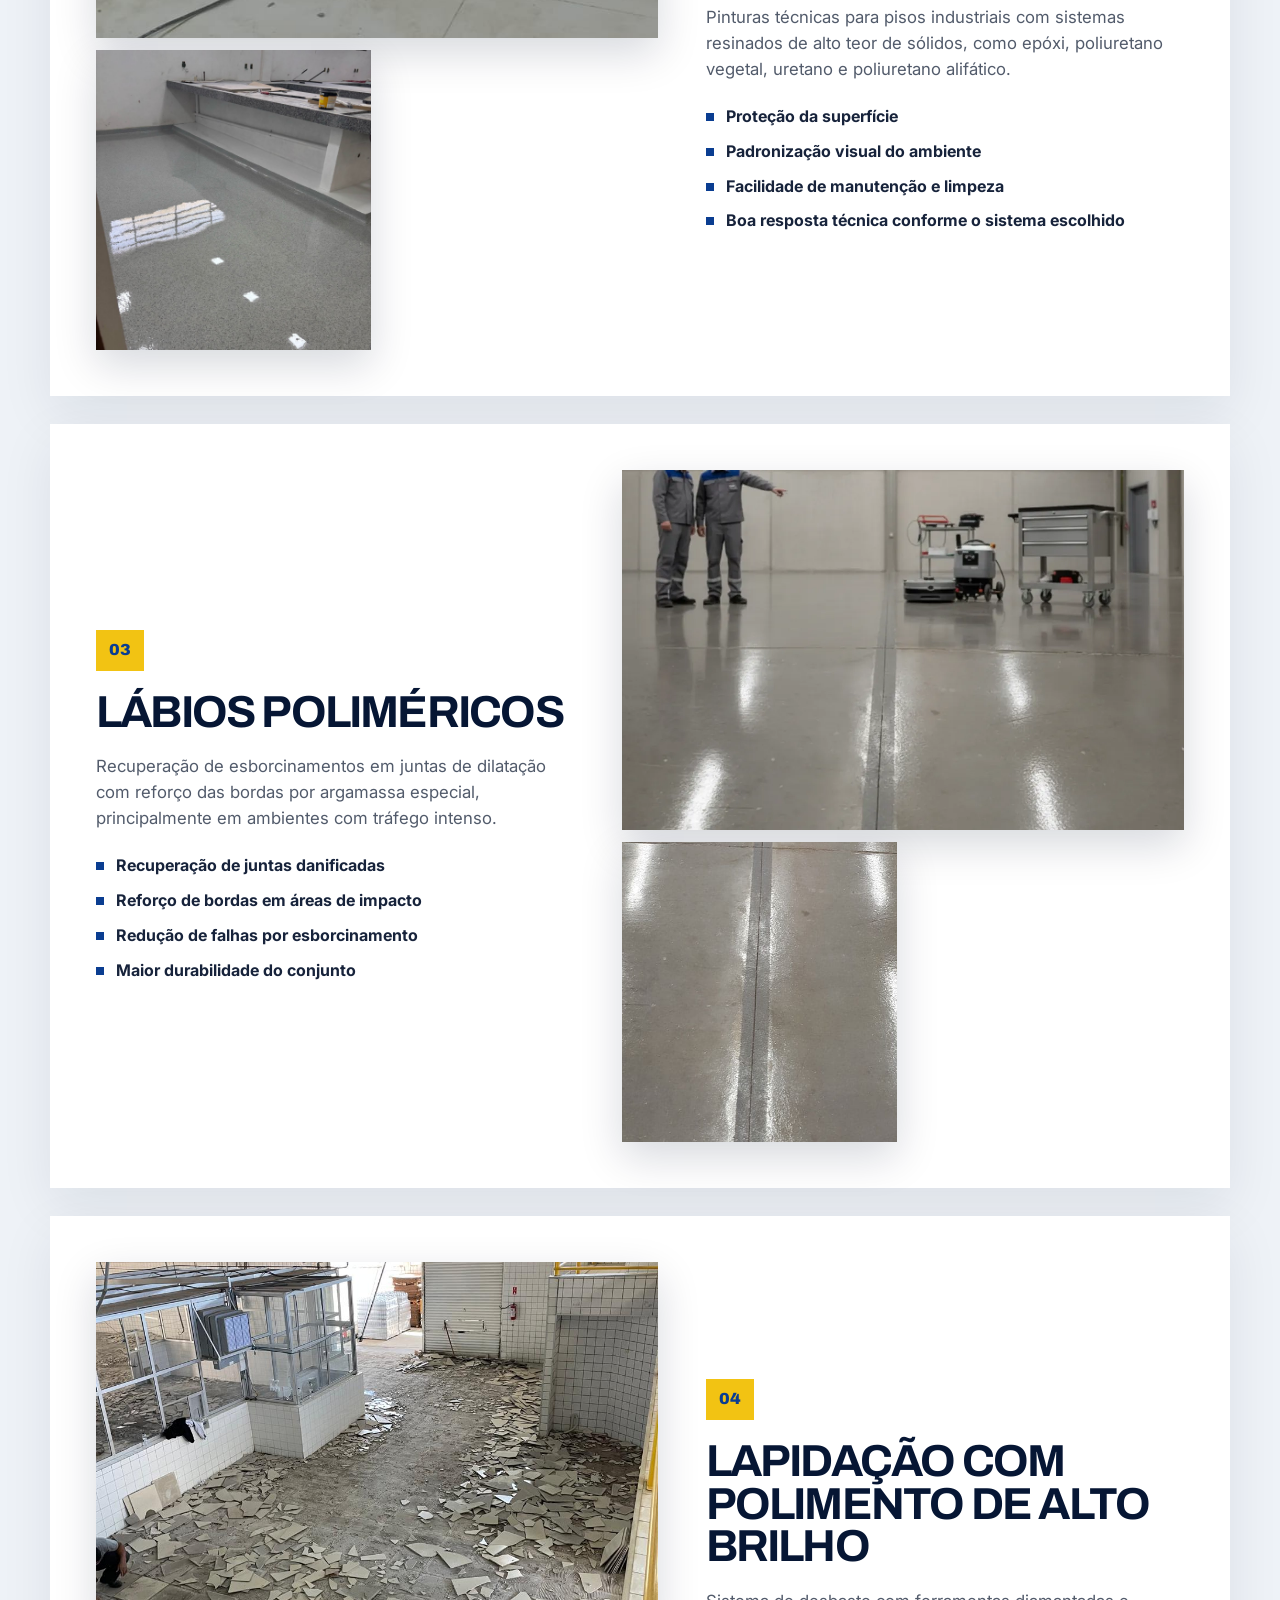
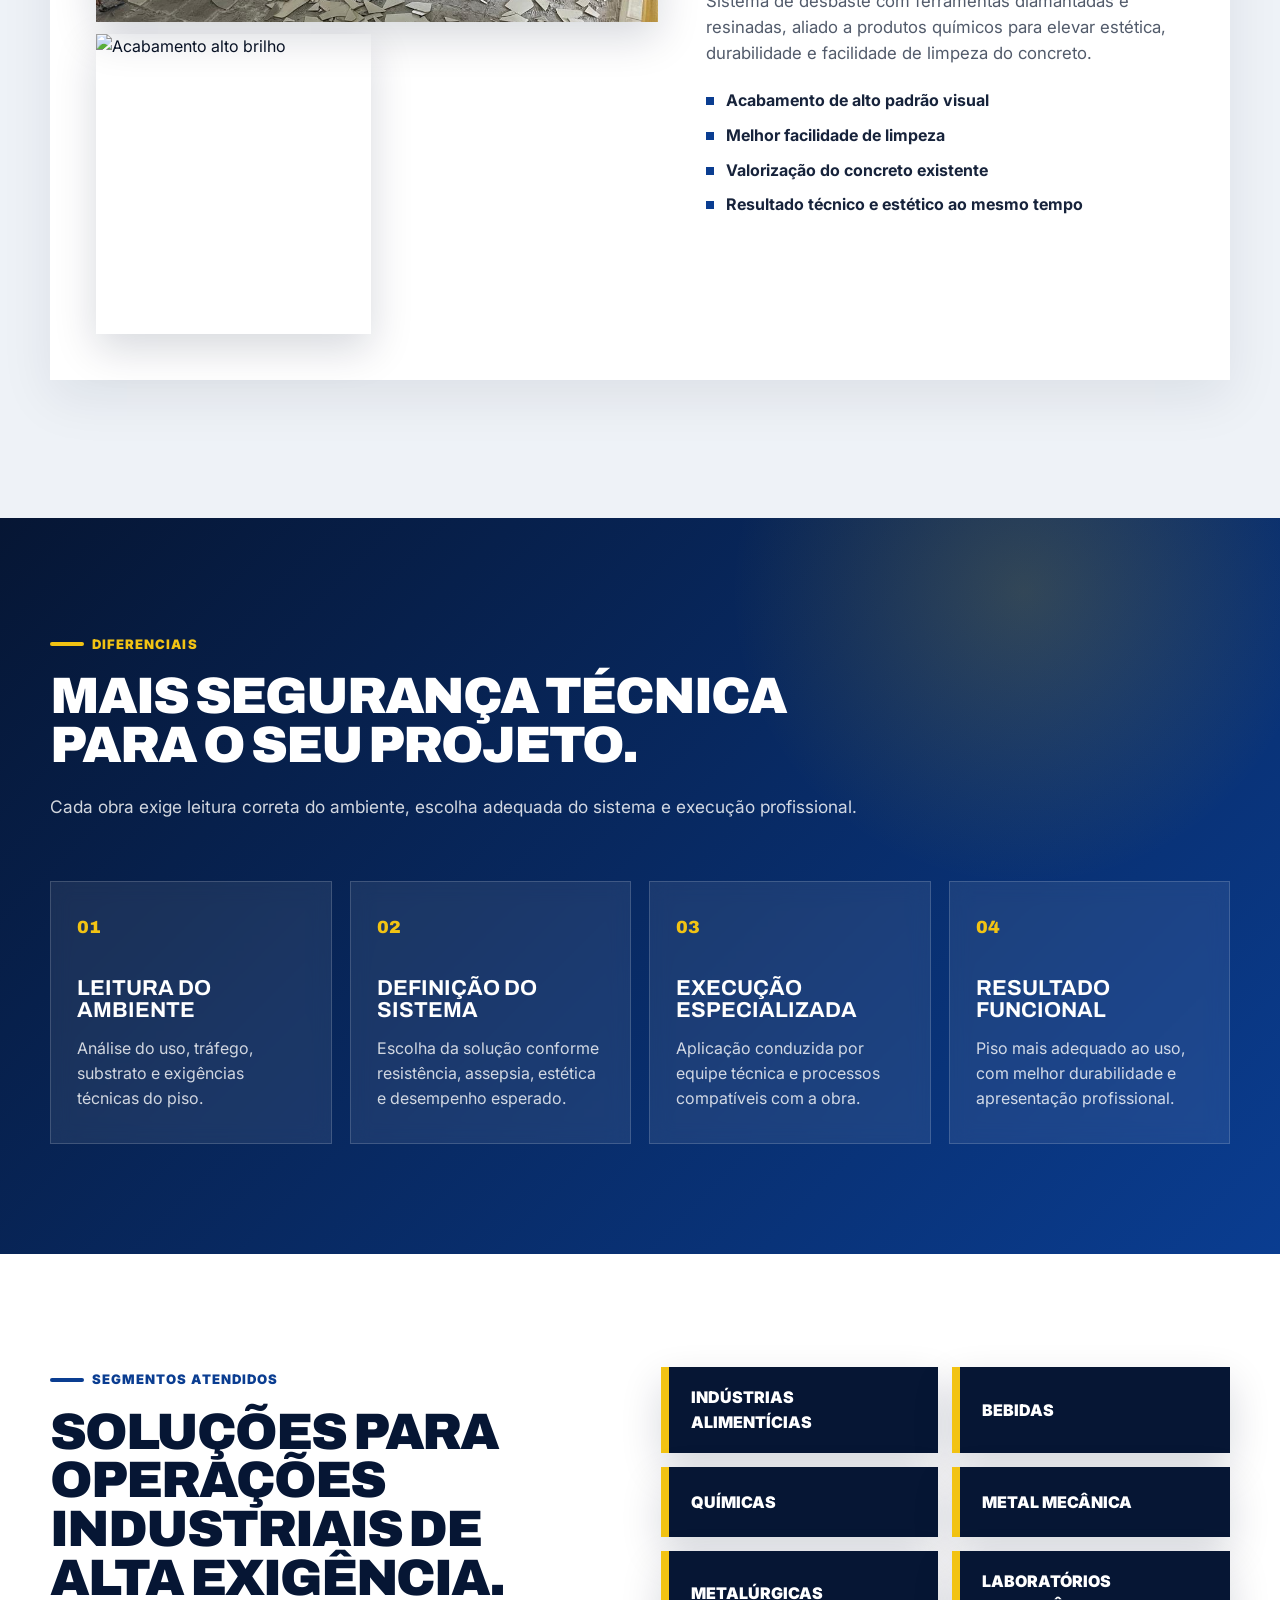
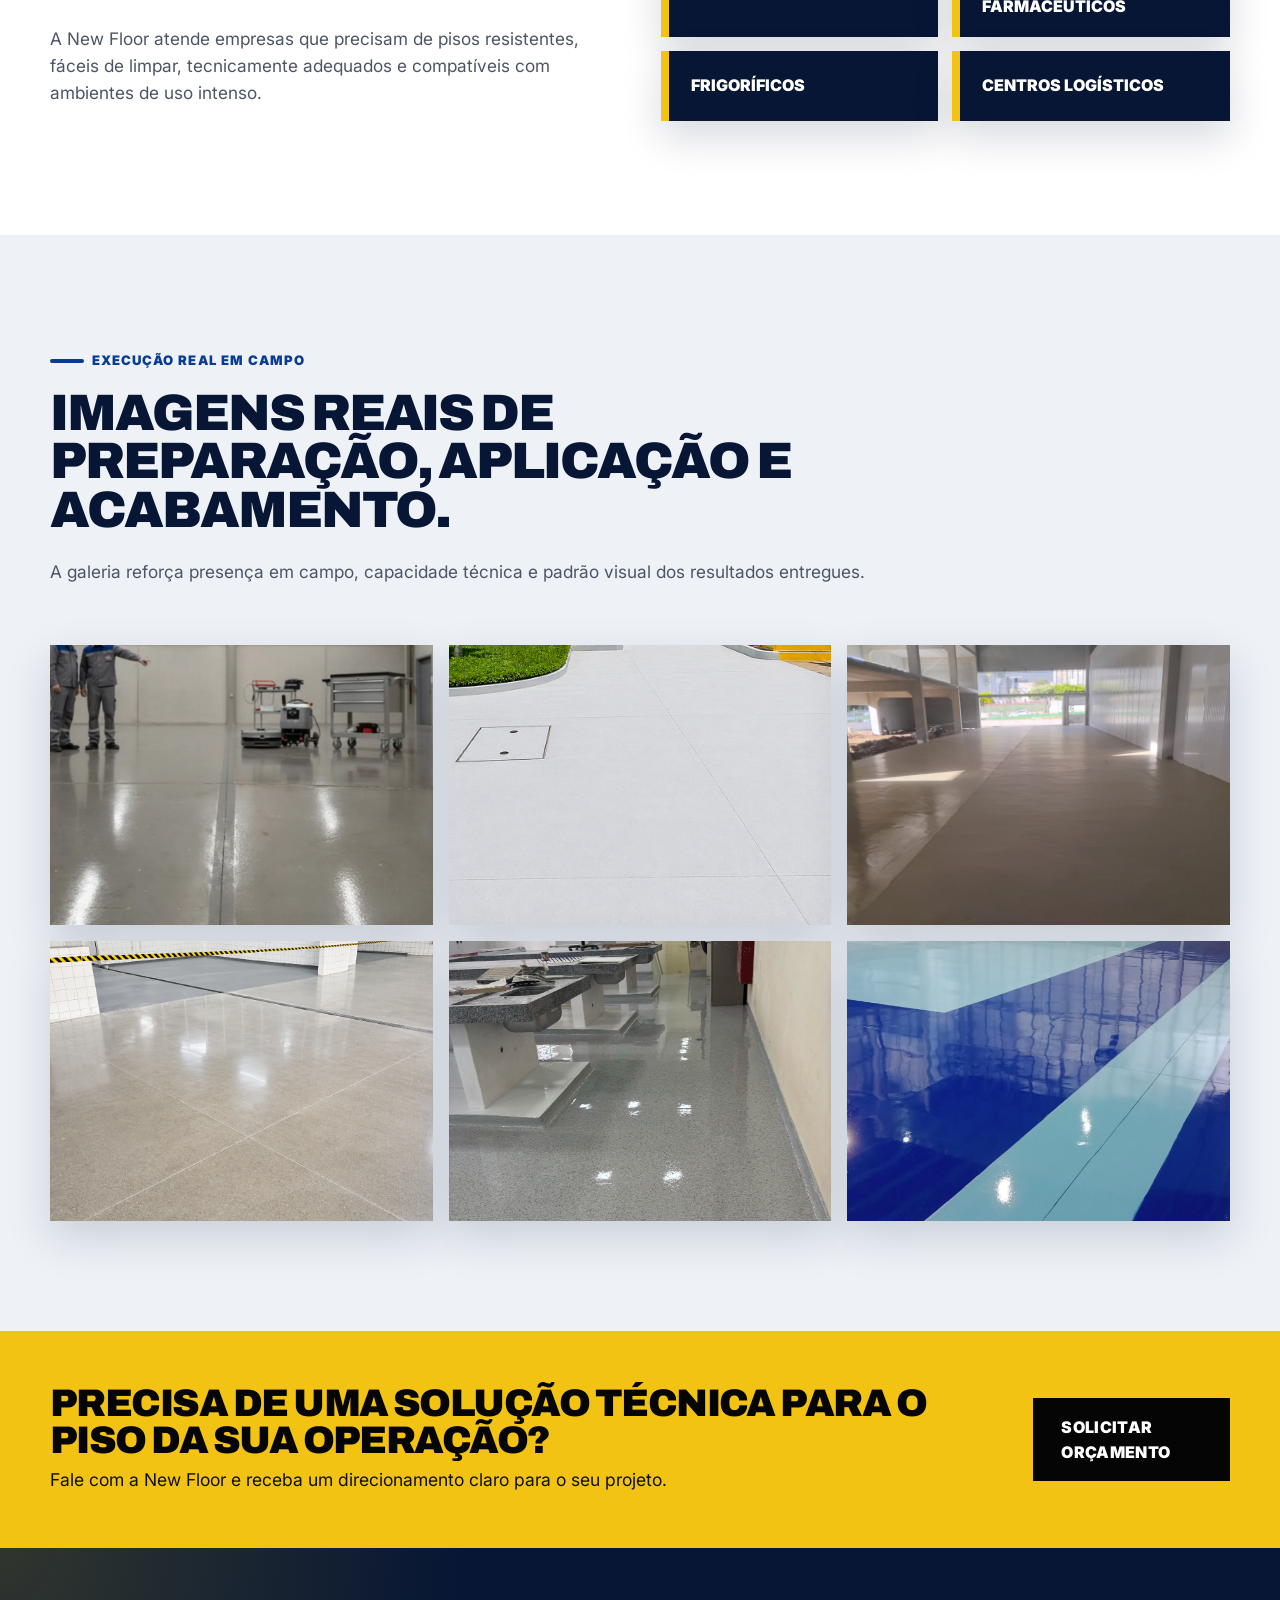
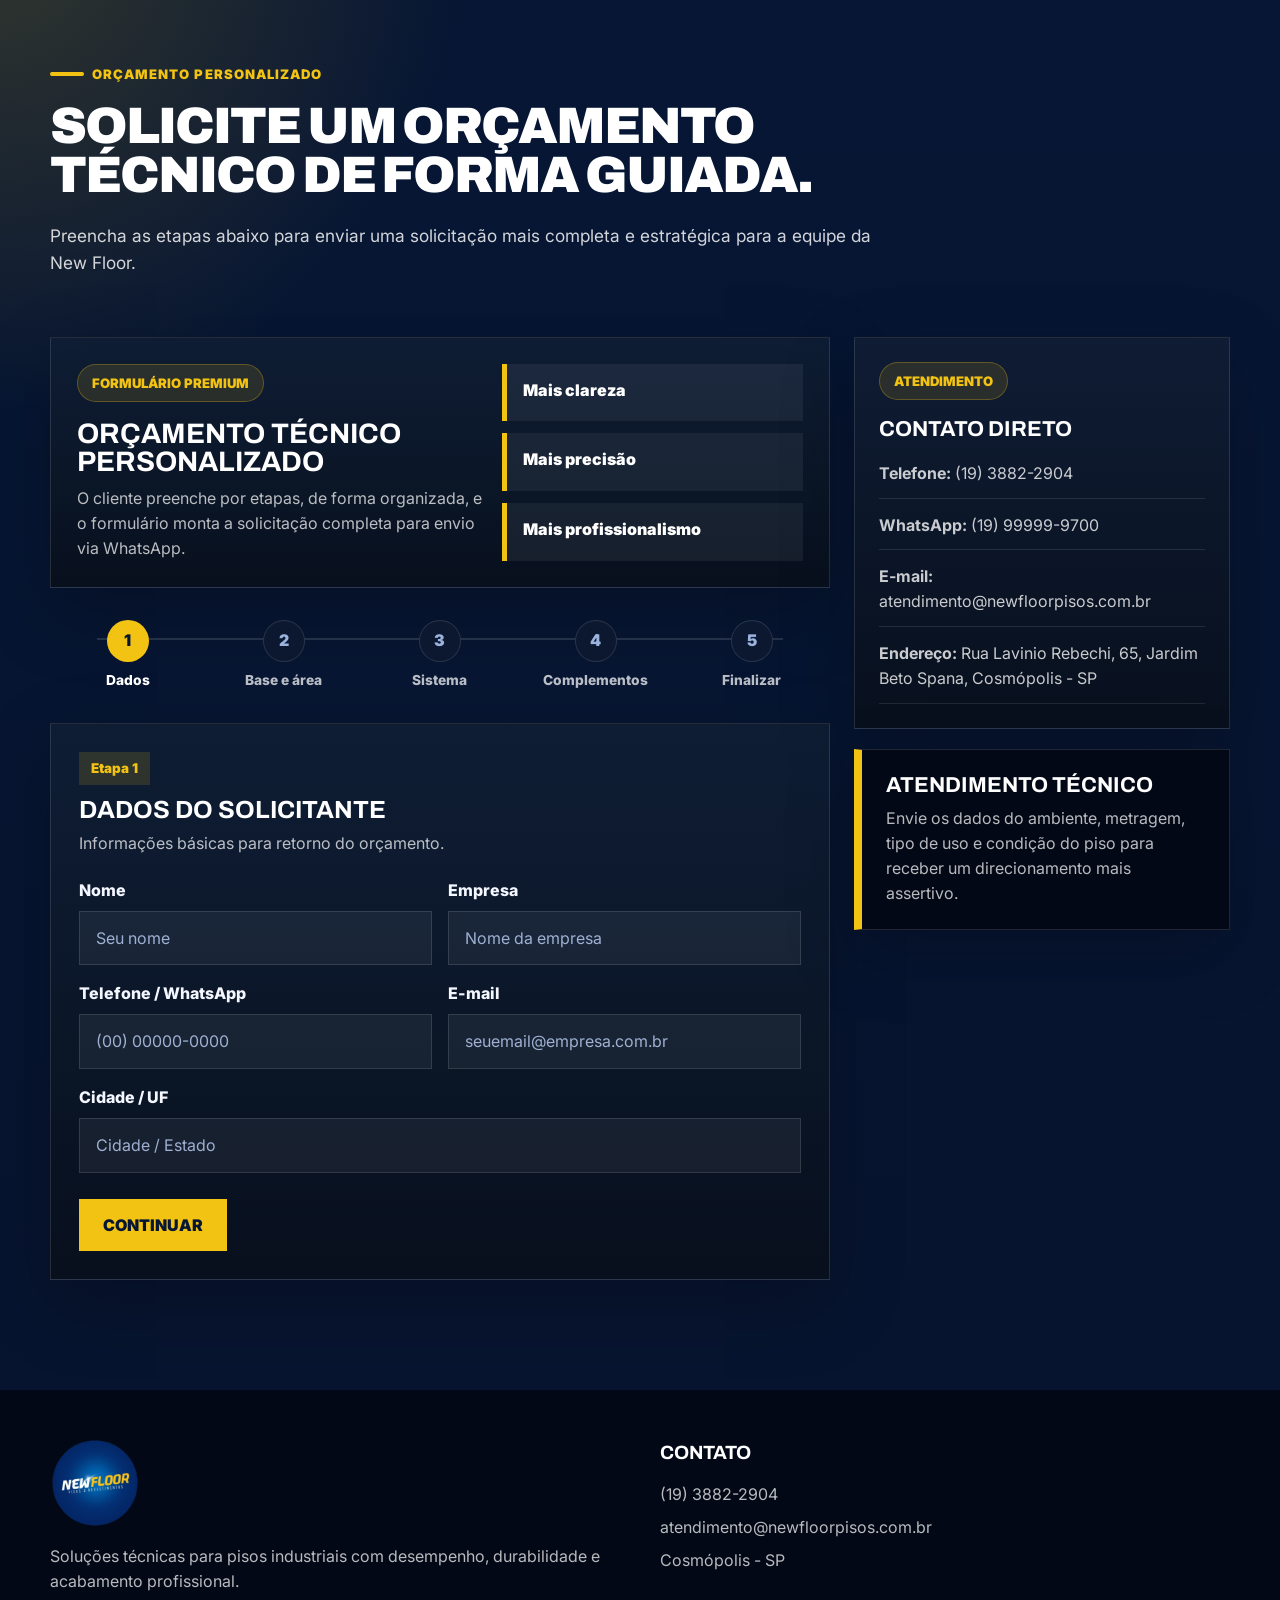
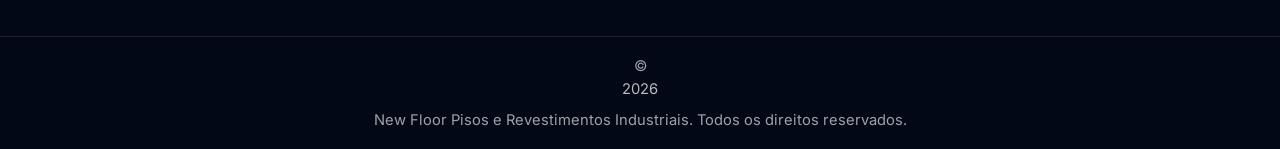
==== commit a1798382: "att" ====
--- a/index.html
+++ b/index.html
@@ -115,7 +115,7 @@
                 </div>
 
                 <div class="lp-image-mosaic reveal">
-                    <img class="lp-img-big" src="assets/obra-02.jpg" alt="Piso industrial New Floor" />
+                    <img class="lp-img-big" src="assets/uretano_autonivelante/WhatsApp Image 2026-04-20 at 09.58.01 (3).jpeg" alt="Piso industrial New Floor" />
                     <img src="assets/uretano_autonivelante/AUTONIVELANTE/WhatsApp Image 2026-04-20 at 10.17.50 (3).jpeg"
                         alt="Aplicação de piso industrial" />
                     <img src="assets/uretano_autonivelante/LABIOS POLIMERICOS/labio-polimerico-14.webp"
@@ -153,9 +153,9 @@
                     </div>
 
                     <div class="lp-service-gallery">
+                        <img src="assets/uretano_autonivelante/WhatsApp Image 2026-04-20 at 09.58.01.jpeg"
+                            alt="Revestimento de alto desempenho" />
                         <img src="assets/uretano_autonivelante/WhatsApp Image 2026-04-20 at 09.58.01 (3).jpeg"
-                            alt="Revestimento de alto desempenho" />
-                        <img src="assets/uretano_autonivelante/WhatsApp Image 2026-04-20 at 09.58.01.jpeg"
                             alt="Aplicação R.A.D" />
                     </div>
                 </div>
@@ -313,12 +313,12 @@
                 </div>
 
                 <div class="lp-works-grid reveal">
-                    <img src="assets/obra-02.jpg" alt="Obra New Floor" />
-                    <img src="assets/labios polimericos/WhatsApp Image 2026-04-20 at 10.01.35.jpeg"
+                    <img src="assets/uretano_autonivelante/LABIOS POLIMERICOS/labio-polimerico-14.webp" alt="Obra New Floor" />
+                    <img src="assets/uretano_autonivelante/LABIOS POLIMERICOS/001.png"
                         alt="Preparação de piso" />
                     <img src="assets/uretano_autonivelante/WhatsApp Image 2026-04-20 at 09.58.01 (3).jpeg"
                         alt="Execução de piso industrial" />
-                    <img src="assets/lapidacao_autobrilho/WhatsApp Image 2026-04-20 at 10.37.52 (3).jpeg"
+                    <img src="assets/lapidacao_autobrilho/WhatsApp Image 2026-04-20 at 10.37.52 (3).png"
                         alt="Acabamento industrial" />
                     <img src="assets/Sistema Pintura Flake/WhatsApp Image 2026-04-20 at 10.24.16 (3).jpeg"
                         alt="Textura de revestimento" />
